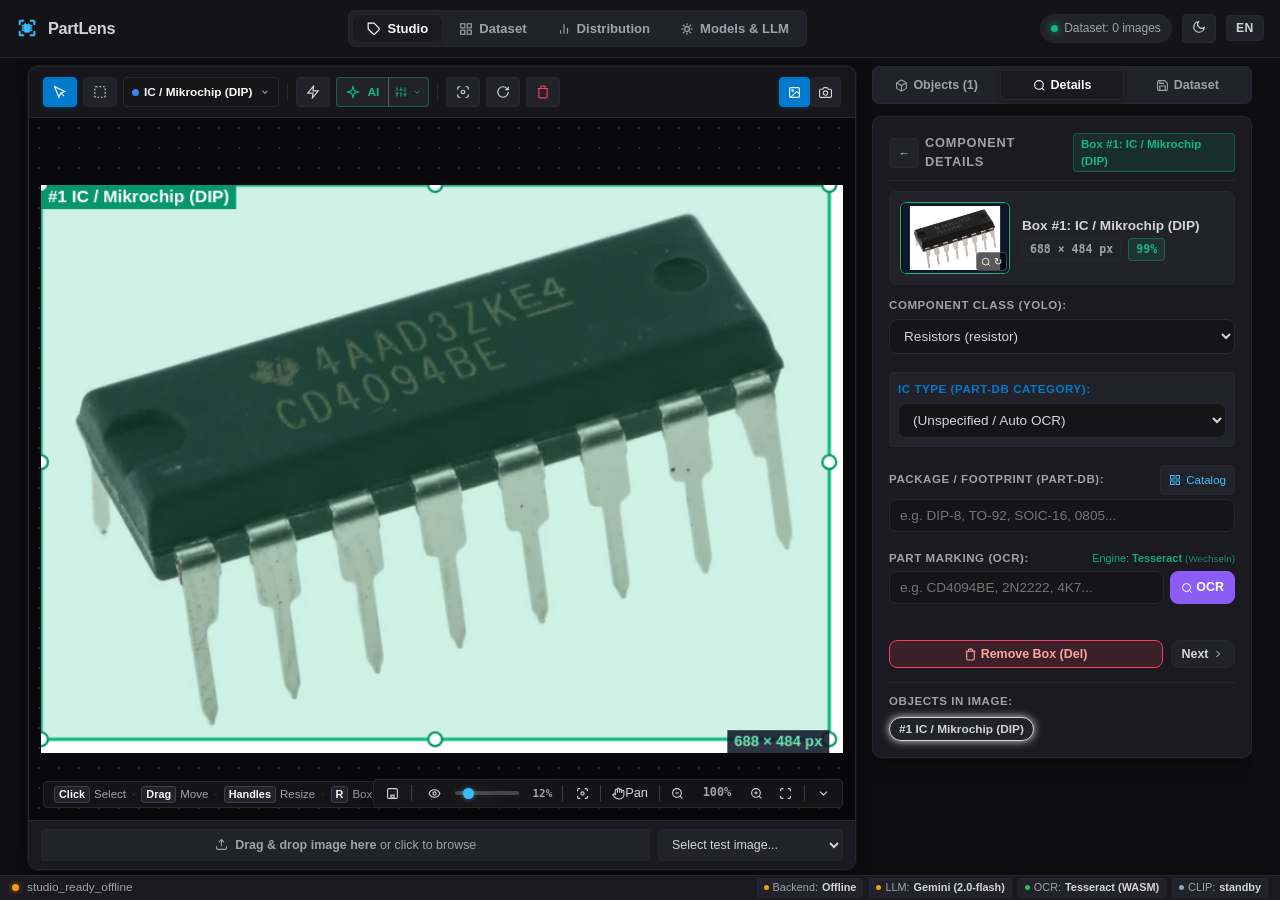
==== frontend/index.html @ 7cc623d6 "refactor(curation): remove redundant env key status under dataset save button" ====
<!DOCTYPE html>
<html lang="de">
<head>
    <meta charset="UTF-8">
    <meta name="viewport" content="width=device-width, initial-scale=1.0, maximum-scale=1.0, user-scalable=no, viewport-fit=cover">
    <meta name="mobile-web-app-capable" content="yes">
    <meta name="apple-mobile-web-app-capable" content="yes">
    <meta name="apple-mobile-web-app-status-bar-style" content="black-translucent">
    <meta name="apple-mobile-web-app-title" content="PartLens">
    <link rel="icon" type="image/svg+xml" href="/favicon.svg">
    <link rel="alternate icon" type="image/png" href="/favicon.png">
    <link rel="apple-touch-icon" sizes="180x180" href="/apple-touch-icon.png">
    <script>
        (function() {
            const saved = localStorage.getItem('componenttracker_theme');
            const theme = saved || 'dark';
            document.documentElement.setAttribute('data-theme', theme);
        })();
    </script>
    <title>PartLens – Visual Part-DB & YOLO Studio</title>
    <link rel="stylesheet" href="/frontend/css/base.css?v=2.9.12">
    <link rel="stylesheet" href="/frontend/css/layout.css?v=2.9.12">
    <link rel="stylesheet" href="/frontend/css/components.css?v=2.9.12">
    <link rel="stylesheet" href="/frontend/css/studio.css?v=2.9.12">
    <link rel="stylesheet" href="/frontend/css/gallery.css?v=2.9.12">
    <link rel="stylesheet" href="/frontend/css/modals.css?v=2.9.12">
</head>
<body class="view-studio-active">

    <!-- TOP NAVIGATION NAVBAR (Dataloop / ClearML Style) -->
    <header class="studio-navbar">
        <div class="brand-wrap">
            <div class="brand-icon">
                <svg viewBox="0 0 24 24" width="22" height="22" fill="none" stroke="currentColor" stroke-linecap="round" stroke-linejoin="round">
                    <path d="M4 8V5a1 1 0 0 1 1-1h3" stroke-width="2.2"/>
                    <path d="M16 4h3a1 1 0 0 1 1 1v3" stroke-width="2.2"/>
                    <path d="M20 16v3a1 1 0 0 1-1 1h-3" stroke-width="2.2"/>
                    <path d="M8 20H5a1 1 0 0 1-1-1v-3" stroke-width="2.2"/>
                    <path d="M10 7.5h1a1 1 0 0 0 2 0h1a1 1 0 0 1 1 1v7a1 1 0 0 1-1 1h-4a1 1 0 0 1-1-1v-7a1 1 0 0 1 1-1z" fill="currentColor"/>
                    <line x1="6.8" y1="9.5" x2="9" y2="9.5" stroke-width="1.6"/>
                    <line x1="6.8" y1="12" x2="9" y2="12" stroke-width="1.6"/>
                    <line x1="6.8" y1="14.5" x2="9" y2="14.5" stroke-width="1.6"/>
                    <line x1="15" y1="9.5" x2="17.2" y2="9.5" stroke-width="1.6"/>
                    <line x1="15" y1="12" x2="17.2" y2="12" stroke-width="1.6"/>
                    <line x1="15" y1="14.5" x2="17.2" y2="14.5" stroke-width="1.6"/>
                </svg>
            </div>
            <div>
                <div class="brand-title">
                    PartLens
                </div>
            </div>
        </div>

        <!-- Segmented View Tabs -->
        <nav class="nav-tabs">
            <button id="nav-studio-btn" class="nav-tab-btn active" type="button">
                <svg class="tool-icon" viewBox="0 0 24 24" width="14" height="14" fill="none" stroke="currentColor" stroke-width="2"><path d="M20.59 13.41l-7.17 7.17a2 2 0 0 1-2.83 0L2 12V2h10l8.59 8.59a2 2 0 0 1 0 2.82z"/><line x1="7" y1="7" x2="7.01" y2="7"/></svg>
                <span data-i18n="toolbar.mode_studio">Studio</span>
            </button>
            <button id="nav-dataset-btn" class="nav-tab-btn" type="button">
                <svg class="tool-icon" viewBox="0 0 24 24" width="14" height="14" fill="none" stroke="currentColor" stroke-width="2"><rect x="3" y="3" width="7" height="7"/><rect x="14" y="3" width="7" height="7"/><rect x="14" y="14" width="7" height="7"/><rect x="3" y="14" width="7" height="7"/></svg>
                <span data-i18n="toolbar.mode_dataset">Datensatz</span>
            </button>
            <button id="nav-analytics-btn" class="nav-tab-btn" type="button">
                <svg class="tool-icon" viewBox="0 0 24 24" width="14" height="14" fill="none" stroke="currentColor" stroke-width="2"><line x1="18" y1="20" x2="18" y2="10"/><line x1="12" y1="20" x2="12" y2="4"/><line x1="6" y1="20" x2="6" y2="14"/></svg>
                <span data-i18n="nav.analytics">Verteilung</span>
            </button>
            <button id="nav-settings-btn" class="nav-tab-btn" type="button">
                <svg class="tool-icon" viewBox="0 0 24 24" width="14" height="14" fill="none" stroke="currentColor" stroke-width="2"><path d="M12 2v4M12 18v4M4.93 4.93l2.83 2.83M16.24 16.24l2.83 2.83M2 12h4M18 12h4M4.93 19.07l2.83-2.83M16.24 7.76l2.83-2.83"/><circle cx="12" cy="12" r="4"/></svg>
                <span data-i18n="nav.settings">Modelle &amp; LLM</span>
            </button>
        </nav>

        <div class="header-actions">
            <button id="inbox-counter-badge" class="status-pill inbox-badge" type="button" style="display: none; cursor: pointer; border-color: rgba(245, 158, 11, 0.4); background: rgba(245, 158, 11, 0.12); color: var(--amber);" title="Bilder zur Überprüfung (Review-Queue)" data-i18n-title="header.inbox_title">
                <span class="inbox-dot" style="width: 7px; height: 7px; border-radius: 50%; background: var(--amber); box-shadow: 0 0 6px var(--amber);"></span>
                <span id="header-inbox-text">Inbox: 0</span>
            </button>
            <div class="status-pill" id="dataset-counter-badge" title="Aktueller Stand der gespeicherten YOLO-Datensätze" data-i18n-title="header.dataset_title">
                <span class="live-dot"></span>
                <span id="header-dataset-text" data-i18n="header.dataset_initial">Datensatz: 0 Bilder</span>
            </div>
            <button id="theme-toggle-btn" class="theme-toggle-btn" type="button" title="Dark / Light Mode wechseln" aria-label="Theme wechseln" data-i18n-title="header.theme_title">
                <span class="theme-icon-dark"><svg viewBox="0 0 24 24" width="14" height="14" fill="none" stroke="currentColor" stroke-width="2"><path d="M21 12.79A9 9 0 1 1 11.21 3 7 7 0 0 0 21 12.79z"/></svg></span>
                <span class="theme-icon-light"><svg viewBox="0 0 24 24" width="14" height="14" fill="none" stroke="currentColor" stroke-width="2"><circle cx="12" cy="12" r="5"/><line x1="12" y1="1" x2="12" y2="3"/><line x1="12" y1="21" x2="12" y2="23"/><line x1="4.22" y1="4.22" x2="5.64" y2="5.64"/><line x1="18.36" y1="18.36" x2="19.78" y2="19.78"/><line x1="1" y1="12" x2="3" y2="12"/><line x1="21" y1="12" x2="23" y2="12"/><line x1="4.22" y1="19.78" x2="5.64" y2="18.36"/><line x1="18.36" y1="5.64" x2="19.78" y2="4.22"/></svg></span>
            </button>
            <button id="lang-toggle-btn" class="lang-toggle-btn" type="button" title="Switch Language (DE / EN)" aria-label="Sprache wechseln" data-i18n-title="header.lang_title">
                <span id="lang-indicator">EN</span>
            </button>
        </div>
    </header>


    <main class="app-main">
        <!-- =====================================================================
             VIEW 1: LABELING & CURATION STUDIO
             ===================================================================== -->
        <section id="view-studio" class="app-view active">
            <div class="studio-grid">
                
                <!-- Linke Spalte: Hero Canvas + Werkzeugleiste + Klassen-Palette -->
                <div class="studio-canvas-card">
                    <!-- Toolbar über dem Canvas -->
                    <div class="canvas-top-bar">
                        <div class="tool-btn-group">
                            <button id="mode-select-btn" class="btn-tool active" type="button" title="Auswählen &amp; Verschieben (Taste: V)" data-i18n-title="canvas.tool_select">
                                <svg class="tool-icon" viewBox="0 0 24 24" width="14" height="14" fill="none" stroke="currentColor" stroke-width="2"><path d="m3 3 7 18 3-7 7-3L3 3z"/><path d="m13 13 6 6"/></svg>
                            </button>
                            <button id="add-manual-box-btn" class="btn-tool" type="button" title="Neue Box zeichnen (Taste: R)" data-i18n-title="canvas.tool_draw">
                                <svg class="tool-icon" viewBox="0 0 24 24" width="14" height="14" fill="none" stroke="currentColor" stroke-width="2"><rect x="3" y="3" width="18" height="18" rx="2" stroke-dasharray="3 3"/></svg>
                            </button>
                            <!-- Affinity-Style Active Class Pill -->
                            <div class="active-class-pill-wrap" style="position: relative; display: inline-flex;">
                                <button id="active-class-pill-btn" class="btn-tool active-class-pill" type="button" title="Aktive Zeichen-Klasse wählen (Tasten 1–0)" data-i18n-title="canvas.class_pill_title">
                                    <span class="class-dot" id="active-class-dot" style="background: #3b82f6;"></span>
                                    <span id="active-class-name" style="font-weight: 600; font-size: 0.74rem;">IC</span>
                                    <span id="active-class-shortcut" style="opacity: 0.65; font-size: 0.68rem; margin-left: 2px;">(1)</span>
                                    <svg width="10" height="10" viewBox="0 0 24 24" fill="none" stroke="currentColor" stroke-width="2.5" style="margin-left: 3px; opacity: 0.7;"><polyline points="6 9 12 15 18 9"/></svg>
                                </button>
                            </div>
                            <div class="filter-divider" style="height: 18px; margin: 0 2px;"></div>
                            <button id="run-detect-btn" class="btn-tool" type="button" title="Smart Detect: Lokale Heuristik-Detektion (<10ms)" data-i18n-title="canvas.tool_detect">
                                <svg class="tool-icon" viewBox="0 0 24 24" width="14" height="14" fill="none" stroke="currentColor" stroke-width="2"><polygon points="13 2 3 14 12 14 11 22 21 10 12 10 13 2"/></svg>
                            </button>
                            <div class="autolabel-btn-combo" style="display: inline-flex; align-items: stretch;">
                                <button id="run-autolabel-btn" class="btn-tool btn-tool-accent" type="button" title="Auto-Label: KI-Objekterkennung (Gemini / Lokales Vision-LLM)" data-i18n-title="canvas.tool_autolabel" style="border-top-right-radius: 0; border-bottom-right-radius: 0; border-right: none;">
                                    <svg class="tool-icon" viewBox="0 0 24 24" width="14" height="14" fill="none" stroke="currentColor" stroke-width="2"><path d="m12 3-1.9 5.8a2 2 0 0 1-1.3 1.3L3 12l5.8 1.9a2 2 0 0 1 1.3 1.3L12 21l1.9-5.8a2 2 0 0 1 1.3-1.3L21 12l-5.8-1.9a2 2 0 0 1-1.3-1.3L12 3z"/></svg>
                                    <span style="font-size: 0.74rem; font-weight: 700; margin-left: 2px;">AI</span>
                                </button>
                                <button id="stop-autolabel-btn" class="btn-tool btn-danger-pulse" type="button" style="display: none; padding: 5px 8px; font-weight: 700; border-top-right-radius: 0; border-bottom-right-radius: 0; border-right: none;" title="Laufende KI-Erkennung abbrechen" data-i18n-title="canvas.tool_autolabel_stop">
                                    <svg class="tool-icon" viewBox="0 0 24 24" width="14" height="14" fill="none" stroke="currentColor" stroke-width="2"><rect x="4" y="4" width="16" height="16" rx="2"/></svg>
                                </button>
                                <!-- Schnellauswahl der Erkennungsmodule im Studio -->
                                <div class="autolabel-options-dropdown-wrap" style="position: relative; display: inline-flex;">
                                    <button id="autolabel-options-btn" class="btn-tool btn-tool-accent" type="button" title="Erkennungsumfang anpassen (Bauform, OCR, IC-Typ)" data-i18n-title="canvas.tool_autolabel_options" style="padding: 5px 6px; border-top-left-radius: 0; border-bottom-left-radius: 0; border-left: 1px solid rgba(255,255,255,0.25);">
                                        <svg class="tool-icon" viewBox="0 0 24 24" width="12" height="12" fill="none" stroke="currentColor" stroke-width="2"><line x1="4" y1="21" x2="4" y2="14"/><line x1="4" y1="10" x2="4" y2="3"/><line x1="12" y1="21" x2="12" y2="12"/><line x1="12" y1="8" x2="12" y2="3"/><line x1="20" y1="21" x2="20" y2="16"/><line x1="20" y1="12" x2="20" y2="3"/><line x1="1" y1="14" x2="7" y2="14"/><line x1="9" y1="8" x2="15" y2="8"/><line x1="17" y1="16" x2="23" y2="16"/></svg>
                                        <span id="autolabel-quick-badge" style="display: none; font-size: 0.65rem; font-weight: 700; color: #38bdf8;">Basis</span>
                                        <svg width="10" height="10" viewBox="0 0 24 24" fill="none" stroke="currentColor" stroke-width="2" style="display: inline-block; vertical-align: middle;"><polyline points="6 9 12 15 18 9"/></svg>
                                    </button>
                                    <div id="autolabel-options-menu" style="display: none; position: fixed; z-index: 9999; min-width: 210px; background: var(--surface-elevated); border: 1px solid var(--border); border-radius: var(--radius-md); padding: 8px; box-shadow: var(--shadow-popover);">
                                        <div style="font-size: 0.7rem; font-weight: 700; color: var(--muted); margin-bottom: 6px; text-transform: uppercase; letter-spacing: 0.05em;">
                                             Auto-Label Module
                                        </div>
                                        <label style="display: flex; align-items: center; gap: 8px; padding: 4px 6px; font-size: 0.76rem; cursor: pointer; border-radius: 4px; user-select: none;">
                                            <input type="checkbox" id="quick-opt-footprint" checked style="accent-color: var(--primary);" />
                                            <span>Footprint / Bauform</span>
                                        </label>
                                        <label style="display: flex; align-items: center; gap: 8px; padding: 4px 6px; font-size: 0.76rem; cursor: pointer; border-radius: 4px; user-select: none;">
                                            <input type="checkbox" id="quick-opt-marking" checked style="accent-color: var(--primary);" />
                                            <span>Beschriftung (OCR)</span>
                                        </label>
                                        <label style="display: flex; align-items: center; gap: 8px; padding: 4px 6px; font-size: 0.76rem; cursor: pointer; border-radius: 4px; user-select: none;">
                                            <input type="checkbox" id="quick-opt-subgroup" checked style="accent-color: var(--primary);" />
                                            <span>IC-Typ (Part-DB)</span>
                                        </label>
                                        <div style="border-top: 1px solid var(--border); margin-top: 6px; padding-top: 6px; display: flex; justify-content: space-between; align-items: center;">
                                            <span style="font-size: 0.68rem; color: var(--muted);">Gespeichert</span>
                                            <button type="button" id="close-autolabel-options-btn" class="btn" style="padding: 2px 7px; font-size: 0.68rem;">OK</button>
                                        </div>
                                    </div>
                                </div>
                            </div>
                            <div class="filter-divider" style="height: 18px; margin: 0 2px;"></div>
                            <button id="toggle-isolate-box-btn" class="btn-tool" type="button" title="Fokus: Nicht ausgewählte Boxen ausblenden (Taste: F)" data-i18n-title="canvas.tool_isolate">
                                <svg class="tool-icon" viewBox="0 0 24 24" width="14" height="14" fill="none" stroke="currentColor" stroke-width="2" stroke-linecap="round" stroke-linejoin="round"><circle cx="12" cy="12" r="3"/><path d="M3 7V5a2 2 0 0 1 2-2h2"/><path d="M17 3h2a2 2 0 0 1 2 2v2"/><path d="M21 17v2a2 2 0 0 1-2 2h-2"/><path d="M7 21H5a2 2 0 0 1-2-2v-2"/></svg>
                            </button>
                            <button id="rotate-image-btn" class="btn-tool" type="button" title="Bild um 90° drehen" data-i18n-title="canvas.tool_rotate">
                                <svg class="tool-icon" viewBox="0 0 24 24" width="14" height="14" fill="none" stroke="currentColor" stroke-width="2"><path d="M21 12a9 9 0 1 1-9-9c2.52 0 4.93 1 6.74 2.74L21 8"/><polyline points="21 3 21 8 16 8"/></svg>
                            </button>
                            <button id="clear-boxes-btn" class="btn-tool" type="button" style="color: var(--rose);" title="Alle Bounding Boxes im aktuellen Bild entfernen" data-i18n-title="canvas.tool_clear">
                                <svg class="tool-icon" viewBox="0 0 24 24" width="14" height="14" fill="none" stroke="currentColor" stroke-width="2"><polyline points="3 6 5 6 21 6"/><path d="M19 6v14a2 2 0 0 1-2 2H7a2 2 0 0 1-2-2V6m3 0V4a2 2 0 0 1 2-2h4a2 2 0 0 1 2 2v2"/></svg>
                            </button>
                        </div>

                        <!-- Rechts: Mode-Tabs (Upload vs Webcam) -->
                        <div class="mode-tabs" style="margin: 0; display: inline-flex;">
                            <button id="tab-upload" class="btn-tool active" style="padding: 5px 8px;" type="button" title="Bilddatei" data-i18n-title="canvas.tab_upload_title">
                                <svg class="tool-icon" viewBox="0 0 24 24" width="13" height="13" fill="none" stroke="currentColor" stroke-width="2"><rect x="3" y="3" width="18" height="18" rx="2" ry="2"/><circle cx="8.5" cy="8.5" r="1.5"/><polyline points="21 15 16 10 5 21"/></svg>
                            </button>
                            <button id="tab-webcam" class="btn-tool" style="padding: 5px 8px;" type="button" title="Webcam Stream" data-i18n-title="canvas.tab_webcam_title">
                                <svg class="tool-icon" viewBox="0 0 24 24" width="13" height="13" fill="none" stroke="currentColor" stroke-width="2"><path d="M23 19a2 2 0 0 1-2 2H3a2 2 0 0 1-2-2V8a2 2 0 0 1 2-2h4l2-3h6l2 3h4a2 2 0 0 1 2 2z"/><circle cx="12" cy="13" r="4"/></svg>
                            </button>
                        </div>
                    </div>

                    <!-- Hero Canvas Stage -->
                    <div class="stage-viewport">
                        <div id="upload-panel" style="width: 100%; height: 100%; display: flex; align-items: center; justify-content: center; position: relative; overflow: hidden;">
                            <div class="image-stage-wrap">
                                <img id="preview-image" src="/studies/F0526717-01.webp" alt="Bauteil-Vorschau" />
                                <canvas id="bbox-overlay-canvas"></canvas>
                                <!-- Lupe für iPhone 16 Pro Toucheingabe -->
                                <canvas id="touch-loupe-canvas" width="120" height="120"></canvas>
                            </div>
                        </div>

                        <div id="webcam-panel" class="webcam-panel" style="display: none;">
                            <div class="image-stage-wrap">
                                <video id="webcam" autoplay playsinline muted></video>
                                <canvas id="webcam-bbox-canvas"></canvas>
                            </div>

                            <!-- iOS Safari / Insecure HTTP Fallback Card -->
                            <div id="webcam-fallback-card" style="display: none; padding: 24px 16px; text-align: center; max-width: 380px; margin: 20px auto; background: var(--surface-elevated); border: 1px solid var(--border); border-radius: var(--radius-lg); box-shadow: var(--shadow-card);">
                                <div style="display: flex; justify-content: center; margin-bottom: 12px; color: var(--primary);">
                                    <svg width="42" height="42" viewBox="0 0 24 24" fill="none" stroke="currentColor" stroke-width="1.8" stroke-linecap="round" stroke-linejoin="round">
                                        <path d="M23 19a2 2 0 0 1-2 2H3a2 2 0 0 1-2-2V8a2 2 0 0 1 2-2h4l2-3h6l2 3h4a2 2 0 0 1 2 2z"/>
                                        <circle cx="12" cy="13" r="4"/>
                                    </svg>
                                </div>
                                <strong style="display: block; font-size: 0.95rem; color: var(--text); margin-bottom: 6px;" data-i18n="webcam.title">iPhone Kameraaufnahme</strong>
                                <p style="font-size: 0.78rem; color: var(--muted); line-height: 1.45; margin-bottom: 16px;" data-i18n="webcam.ios_hint">
                                    iOS Safari erlaubt Live-Videostreams im lokalen Netzwerk nur über HTTPS. Nimm direkt mit deiner iPhone-Kamera ein hochauflösendes Foto mit Autofokus auf:
                                </p>
                                <button type="button" id="btn-trigger-camera-snap" class="btn btn-primary" style="width: 100%; justify-content: center; padding: 10px 16px; font-size: 0.85rem; font-weight: 700; display: inline-flex; align-items: center; gap: 8px;">
                                    <svg width="16" height="16" viewBox="0 0 24 24" fill="none" stroke="currentColor" stroke-width="2"><path d="M23 19a2 2 0 0 1-2 2H3a2 2 0 0 1-2-2V8a2 2 0 0 1 2-2h4l2-3h6l2 3h4a2 2 0 0 1 2 2z"/><circle cx="12" cy="13" r="4"/></svg>
                                    <span data-i18n="webcam.ios_btn">Foto mit iPhone aufnehmen</span>
                                </button>
                            </div>

                            <div class="webcam-controls-bar" id="webcam-controls-bar" style="display: none;">
                                <select id="camera-select" style="max-width: 180px; padding: 4px; font-size: 0.75rem;"></select>
                                <button id="toggle-webcam-btn" class="btn btn-primary" type="button" style="padding: 4px 8px; font-size: 0.75rem;" title="Stream anhalten / fortsetzen">
                                    <svg width="12" height="12" viewBox="0 0 24 24" fill="currentColor"><rect x="6" y="4" width="4" height="16"/><rect x="14" y="4" width="4" height="16"/></svg>
                                </button>
                                <button id="capture-webcam-btn" class="btn btn-ocr" type="button" style="padding: 4px 8px; font-size: 0.75rem; display: inline-flex; align-items: center; gap: 4px;">
                                    <svg width="13" height="13" viewBox="0 0 24 24" fill="none" stroke="currentColor" stroke-width="2"><path d="M23 19a2 2 0 0 1-2 2H3a2 2 0 0 1-2-2V8a2 2 0 0 1 2-2h4l2-3h6l2 3h4a2 2 0 0 1 2 2z"/><circle cx="12" cy="13" r="4"/></svg>
                                    <span>Snapshot</span>
                                </button>
                                <label class="checkbox-label" style="font-size: 0.75rem; margin-left: 6px;">
                                    <input type="checkbox" id="webcam-auto-ocr-cb" /> Auto-OCR
                                </label>
                            </div>
                        </div>

                        <!-- Floating Dynamic Island Status Pill (Theme Adaptive) -->
                        <div id="autolabel-status-pill" class="autolabel-status-pill" style="display: none;">
                            <div class="autolabel-pill-inner">
                                <svg class="ai-pill-spinner" viewBox="0 0 24 24" width="14" height="14" fill="none" stroke="currentColor" stroke-width="2.5"><circle cx="12" cy="12" r="9" stroke="currentColor" opacity="0.25"/><path d="M12 3a9 9 0 0 1 9 9" stroke="currentColor" stroke-linecap="round"/></svg>
                                <span id="autolabel-pill-text" class="autolabel-pill-text"><span id="autolabel-pill-label" data-i18n="canvas.ai_analyzing_short">KI analysiert</span><span class="autolabel-pill-model-wrap"> (<span id="autolabel-pill-model"></span>)</span>...</span>
                                <span id="autolabel-pill-timer" class="autolabel-pill-timer">00:00.0</span>
                            </div>
                            <div class="autolabel-pill-progress-track">
                                <div id="autolabel-pill-progress-bar" class="autolabel-pill-progress-bar"></div>
                            </div>
                        </div>

                        <!-- Floating Stage Controls (Zoom, Pan & CVAT-Style Box-Opacity) -->
                        <div class="stage-zoom-bar dock-bottom-right" id="stage-zoom-bar" role="toolbar" aria-label="Stage Steuerung">
                            <!-- Collapsed / Minimized Compact Pill -->
                            <div class="stage-hud-expand-hint" id="stage-hud-expand-hint" title="Stage-HUD aufklappen (Taste: H)">
                                <svg width="13" height="13" viewBox="0 0 24 24" fill="none" stroke="currentColor" stroke-width="2"><circle cx="11" cy="11" r="8"/><line x1="21" y1="21" x2="16.65" y2="16.65"/></svg>
                                <span id="stage-hud-compact-val">100%</span>
                                <svg width="12" height="12" viewBox="0 0 24 24" fill="none" stroke="currentColor" stroke-width="2" stroke-linecap="round" stroke-linejoin="round"><polyline points="18 15 12 9 6 15"/></svg>
                            </div>

                            <!-- Full Expanded Controls -->
                            <div class="stage-hud-content" id="stage-hud-content">
                                <!-- Dock Position Toggle Button (Unten-Rechts / Unten-Mitte) -->
                                <button id="stage-hud-dock-btn" class="stage-zoom-btn" type="button" title="Position wechseln: Zu Unten-Mitte andocken">
                                    <svg class="tool-icon" viewBox="0 0 24 24" width="13" height="13" fill="none" stroke="currentColor" stroke-width="2"><rect x="3" y="3" width="18" height="18" rx="2"/><path d="M9 15h6v4h-6z"/></svg>
                                </button>
                                <div style="width: 1px; height: 16px; background: rgba(255,255,255,0.18); margin: 0 3px;"></div>

                                <!-- Box-Deckkraft / Opacity Slider (CVAT & Dataloop Style) -->
                                <div class="stage-opacity-control" title="Box-Transparenz (0% = komplett durchsichtig für Leiterbahnen &amp; Schriftzüge)" data-i18n-title="hud.opacity_title">
                                    <button id="toggle-opacity-mute-btn" class="stage-zoom-btn" type="button" title="Flächenfüllung transparent / sichtbar (Taste: O)" data-i18n-title="hud.opacity_title">
                                        <svg id="opacity-icon-eye" class="tool-icon" viewBox="0 0 24 24" width="13" height="13" fill="none" stroke="currentColor" stroke-width="2"><path d="M2 12s3-7 10-7 10 7 10 7-3 7-10 7-10-7-10-7Z"/><circle cx="12" cy="12" r="3"/></svg>
                                    </button>
                                    <input type="range" id="box-opacity-slider" min="0" max="80" value="12" step="2" class="stage-opacity-range" title="Box-Flächenfüllung Transparenz" data-i18n-title="hud.opacity_title" />
                                    <span id="box-opacity-val" class="stage-opacity-label">12%</span>
                                </div>
                                <div style="width: 1px; height: 16px; background: rgba(255,255,255,0.18); margin: 0 4px;"></div>
                                <!-- Isolate / Focus Tool -->
                                <button id="stage-isolate-box-btn" class="stage-zoom-btn" type="button" title="Fokus: Nicht ausgewählte Boxen ausblenden (Taste: F)" data-i18n-title="hud.focus_title">
                                    <svg class="tool-icon" viewBox="0 0 24 24" width="13" height="13" fill="none" stroke="currentColor" stroke-width="2" stroke-linecap="round" stroke-linejoin="round"><circle cx="12" cy="12" r="3"/><path d="M3 7V5a2 2 0 0 1 2-2h2"/><path d="M17 3h2a2 2 0 0 1 2 2v2"/><path d="M21 17v2a2 2 0 0 1-2 2h-2"/><path d="M7 21H5a2 2 0 0 1-2-2v-2"/></svg>
                                </button>
                                <div style="width: 1px; height: 16px; background: rgba(255,255,255,0.18); margin: 0 2px;"></div>
                                <!-- Pan Tool -->
                                <button id="stage-pan-tool-btn" class="stage-zoom-btn" type="button" title="Pan / Verschieben (Leertaste gedrückt halten + Ziehen)" data-i18n-title="hud.pan_title">
                                    <svg class="tool-icon" viewBox="0 0 24 24" width="13" height="13" fill="none" stroke="currentColor" stroke-width="2"><path d="M18 11V6a2 2 0 0 0-2-2v0a2 2 0 0 0-2 2v0"/><path d="M14 10V4a2 2 0 0 0-2-2v0a2 2 0 0 0-2 2v2"/><path d="M10 10.5V6a2 2 0 0 0-2-2v0a2 2 0 0 0-2 2v8"/><path d="M18 8a2 2 0 1 1 4 0v6a8 8 0 0 1-8 8h-2c-2.8 0-4.5-.86-5.99-2.34l-3.6-3.6a2 2 0 0 1 2.83-2.82L7 15"/></svg>
                                    <span data-i18n="hud.hint_pan">Pan</span>
                                </button>
                                <div style="width: 1px; height: 16px; background: rgba(255,255,255,0.18); margin: 0 2px;"></div>
                                <!-- Zoom Controls -->
                                <button id="stage-zoom-out-btn" class="stage-zoom-btn" type="button" title="Herauszoomen (Mausrad runter)" data-i18n-title="hud.zoom_out">
                                    <svg class="tool-icon" viewBox="0 0 24 24" width="13" height="13" fill="none" stroke="currentColor" stroke-width="2"><circle cx="11" cy="11" r="8"/><line x1="21" y1="21" x2="16.65" y2="16.65"/><line x1="8" y1="11" x2="14" y2="11"/></svg>
                                </button>
                                <button id="stage-zoom-reset-btn" class="stage-zoom-btn stage-zoom-level" type="button" title="Klicken für 100% Reset" data-i18n-title="hud.zoom_reset">100%</button>
                                <button id="stage-zoom-in-btn" class="stage-zoom-btn" type="button" title="Hineinzoomen (Mausrad hoch)" data-i18n-title="hud.zoom_in">
                                    <svg class="tool-icon" viewBox="0 0 24 24" width="13" height="13" fill="none" stroke="currentColor" stroke-width="2"><circle cx="11" cy="11" r="8"/><line x1="21" y1="21" x2="16.65" y2="16.65"/><line x1="11" y1="8" x2="11" y2="14"/><line x1="8" y1="11" x2="14" y2="11"/></svg>
                                </button>
                                <button id="stage-zoom-fit-btn" class="stage-zoom-btn" type="button" title="Zentrieren &amp; Zurücksetzen (Fit)" data-i18n-title="hud.zoom_fit">
                                    <svg class="tool-icon" viewBox="0 0 24 24" width="13" height="13" fill="none" stroke="currentColor" stroke-width="2"><path d="M8 3H5a2 2 0 0 0-2 2v3m18 0V5a2 2 0 0 0-2-2h-3m0 18h3a2 2 0 0 0 2-2v-3M3 16v3a2 2 0 0 0 2 2h3"/></svg>
                                </button>
                                <div style="width: 1px; height: 16px; background: rgba(255,255,255,0.18); margin: 0 3px;"></div>
                                <!-- Collapse / Minimize Button -->
                                <button id="stage-hud-collapse-btn" class="stage-zoom-btn" type="button" title="HUD minimieren / einklappen (Taste: H)" data-i18n-title="hud.collapse_title">
                                    <svg class="tool-icon" viewBox="0 0 24 24" width="13" height="13" fill="none" stroke="currentColor" stroke-width="2" stroke-linecap="round" stroke-linejoin="round"><polyline points="6 9 12 15 18 9"/></svg>
                                </button>
                            </div>
                        </div>

                        <!-- Subtiles Workflow- & Shortcut-Banner am unteren Rand des Arbeitsbereichs -->
                        <div class="stage-hint-banner" id="stage-hint-banner">
                            <div class="stage-hint-content">
                                <span class="stage-hint-item"><span class="stage-hint-key" data-i18n="hud.hint_click">Klick</span> <span data-i18n="hud.hint_select">Auswählen</span></span>
                                <span class="stage-hint-sep">·</span>
                                <span class="stage-hint-item"><span class="stage-hint-key" data-i18n="hud.hint_drag">Ziehen</span> <span data-i18n="hud.hint_move">Verschieben</span></span>
                                <span class="stage-hint-sep">·</span>
                                <span class="stage-hint-item"><span class="stage-hint-key" data-i18n="hud.hint_handle">Anfasser</span> <span data-i18n="hud.hint_resize">Größe</span></span>
                                <span class="stage-hint-sep">·</span>
                                <span class="stage-hint-item"><span class="stage-hint-key">R</span> <span>Box</span></span>
                                <span class="stage-hint-sep">·</span>
                                <span class="stage-hint-item"><span class="stage-hint-key">F</span> <span data-i18n="studio.btn_focus">Fokus</span></span>
                                <span class="stage-hint-sep">·</span>
                                <span class="stage-hint-item"><span class="stage-hint-key" data-i18n="hud.hint_space">Leertaste</span> <span data-i18n="hud.hint_pan">Pan</span></span>
                            </div>
                            <button type="button" class="stage-hint-close-btn" id="btn-close-stage-hint" title="Hinweisleiste schließen">
                                <svg viewBox="0 0 24 24" width="11" height="11" fill="none" stroke="currentColor" stroke-width="2.2"><line x1="18" y1="6" x2="6" y2="18"/><line x1="6" y1="6" x2="18" y2="18"/></svg>
                            </button>
                        </div>
                    </div>

                    <!-- Unified Class Palette & Quick-Tag Popover (Desktop Popover & Mobile Bottom Sheet) -->
                    <div id="canvas-quick-tag-popover" class="canvas-quick-tag-popover" style="display: none;">
                        <div class="sheet-drag-handle"></div>
                        <div class="popover-header">
                            <span class="popover-tag" id="popover-box-tag">#1 Box</span>
                            <button type="button" class="btn-popover-close" id="btn-popover-close" title="Schließen (Esc)">
                                <svg width="12" height="12" viewBox="0 0 24 24" fill="none" stroke="currentColor" stroke-width="2" stroke-linecap="round" stroke-linejoin="round"><line x1="18" y1="6" x2="6" y2="18"/><line x1="6" y1="6" x2="18" y2="18"/></svg>
                            </button>
                        </div>

                        <!-- Live Search / Filter Input -->
                        <div class="popover-search-wrap">
                            <input type="text" id="palette-search-input" class="palette-search-input" placeholder="Klasse filtern (z. B. IC, LED, Display)..." autocomplete="off" />
                        </div>

                        <!-- Top 10 Klassen (Hotkeys 1–0) -->
                        <div class="palette-section-title">
                            <span data-i18n="studio.palette_top10">Top 10 (Hotkeys 1–0)</span>
                            <span style="font-size: 0.65rem; opacity: 0.6;">Tasten 1–0</span>
                        </div>
                        <div class="popover-quick-classes" id="palette-top-classes"></div>

                        <!-- Weitere Klassen (11–20) -->
                        <div class="palette-section-title" id="palette-secondary-title" style="margin-top: 8px;">
                            <span data-i18n="studio.palette_more">Weitere Bauteile</span>
                            <span style="font-size: 0.65rem; opacity: 0.6;">10 Klassen</span>
                        </div>
                        <div class="popover-quick-classes popover-secondary-classes" id="palette-secondary-classes"></div>

                        <!-- Footer: Part-DB Dropdown & Löschen-Button -->
                        <div class="popover-input-row" id="popover-footer-row" style="margin-top: 8px;">
                            <select id="popover-class-select" class="popover-class-select" title="Alle Part-DB Klassen"></select>
                            <button type="button" id="popover-del-btn" class="btn-popover-del" title="Box löschen (Entf)">
                                <svg class="tool-icon" viewBox="0 0 24 24" width="13" height="13" fill="none" stroke="currentColor" stroke-width="2"><polyline points="3 6 5 6 21 6"/><path d="M19 6v14a2 2 0 0 1-2 2H7a2 2 0 0 1-2-2V6m3 0V4a2 2 0 0 1 2-2h4a2 2 0 0 1 2 2v2"/></svg>
                            </button>
                        </div>
                    </div>

                    <!-- Statuszeile unter dem Canvas -->
                    <div class="canvas-bottom-bar">
                        <div id="dropzone" class="dropzone" style="margin: 0; padding: 6px 12px; font-size: 0.78rem; flex: 1; min-width: 200px;">
                            <svg class="tool-icon" viewBox="0 0 24 24" width="13" height="13" fill="none" stroke="currentColor" stroke-width="2" style="display: inline-block; vertical-align: -2px; margin-right: 4px;"><path d="M21 15v4a2 2 0 0 1-2 2H5a2 2 0 0 1-2-2v-4"/><polyline points="17 8 12 3 7 8"/><line x1="12" y1="3" x2="12" y2="15"/></svg>
                            <strong data-i18n="canvas.dropzone_bold">Bild hierher ziehen</strong> <span data-i18n="canvas.dropzone_or">oder klicken zum Auswählen</span>
                            <input type="file" id="file-input" accept="image/*" style="display: none;" />
                        </div>
                        <select id="quick-sample-select" style="padding: 5px 9px; font-size: 0.78rem; width: auto; max-width: 185px; height: 32px; border-radius: var(--radius-sm); border: 1px solid var(--border); background: var(--surface-elevated); color: var(--text); cursor: pointer;" title="Vorhandene PCB-Testbilder laden">
                            <option value="" data-i18n="canvas.samples_placeholder">Testbilder auswählen...</option>
                            <option value="/studies/F0526717-01.webp">1) CD4094BE (DIP-16)</option>
                            <option value="/studies/IMG_2221.jpg">2) ISD 1820PY (2× IC)</option>
                            <option value="/studies/resistor_4k7.png">3) 4,7 kΩ (horizontal)</option>
                            <option value="/studies/resistors_2k2_row.jpg">4) 10× 2,2 kΩ (vertikal)</option>
                            <option value="/studies/transistors_2n2222.jpg">5) 3× 2N2222A (Transistor)</option>
                            <option value="/studies/6xDIP8.jpeg">6) 6× DIP-8 (Schaum/Holz)</option>
                            <option value="/studies/4xDIP14_teils_im_schatten.jpeg">7) 4× DIP-14 (Schatten)</option>
                            <option value="/studies/4xDIP14_zuviel_Licht.jpeg">8) 4× DIP-14 (starkes Licht)</option>
                        </select>
                    </div>
                </div>

                <!-- Rechte Spalte: Inspector & Datensatz Curation -->
                <div class="studio-inspector">
                    <!-- Mobile Sheet Drag Handle & Close Button (nur auf Mobile im Drawer sichtbar) -->
                    <div class="sheet-drag-handle-bar" id="studio-sheet-drag-handle">
                        <span class="sheet-drag-pill"></span>
                        <button type="button" class="btn-sheet-close" id="btn-close-studio-sheet" title="Schließen" data-i18n-title="modal.close">
                            <svg width="14" height="14" viewBox="0 0 24 24" fill="none" stroke="currentColor" stroke-width="2"><line x1="18" y1="6" x2="6" y2="18"/><line x1="6" y1="6" x2="18" y2="18"/></svg>
                        </button>
                    </div>

                    <!-- Inspector Tab Navigation (CVAT / Roboflow Style) -->
                    <div class="inspector-tabs-nav">
                        <button type="button" class="inspector-tab-btn active" data-tab="tab-objects">
                            <svg class="tool-icon" viewBox="0 0 24 24" width="13" height="13" fill="none" stroke="currentColor" stroke-width="2"><path d="M21 16V8a2 2 0 0 0-1-1.73l-7-4a2 2 0 0 0-2 0l-7 4A2 2 0 0 0 3 8v8a2 2 0 0 0 1 1.73l7 4a2 2 0 0 0 2 0l7-4A2 2 0 0 0 21 16z"/><polyline points="3.27 6.96 12 12.01 20.73 6.96"/><line x1="12" y1="22.08" x2="12" y2="12"/></svg>
                            <span><span data-i18n="studio.tab_objects">Objekte</span> (<span id="objects-count-badge">0</span>)</span>
                        </button>
                        <button type="button" class="inspector-tab-btn" data-tab="tab-inspect">
                            <svg class="tool-icon" viewBox="0 0 24 24" width="13" height="13" fill="none" stroke="currentColor" stroke-width="2"><circle cx="11" cy="11" r="8"/><line x1="21" y1="21" x2="16.65" y2="16.65"/></svg>
                            <span data-i18n="studio.tab_details">Details</span>
                        </button>
                        <button type="button" class="inspector-tab-btn" data-tab="tab-curation">
                            <svg class="tool-icon" viewBox="0 0 24 24" width="13" height="13" fill="none" stroke="currentColor" stroke-width="2"><path d="M19 21H5a2 2 0 0 1-2-2V5a2 2 0 0 1 2-2h11l5 5v11a2 2 0 0 1-2 2z"/><polyline points="17 21 17 13 7 13 7 21"/><polyline points="7 3 7 8 15 8"/></svg>
                            <span data-i18n="studio.tab_dataset">Datensatz</span>
                        </button>
                    </div>

                    <!-- Pane 0: CVAT / V7 Style Objekte-Liste -->
                    <div id="tab-objects-pane" class="inspector-tab-pane active">
                        <div class="inspector-card">
                            <div class="card-header-row" style="margin-bottom: 8px;">
                                <span class="card-title" style="font-size: 0.8rem; font-weight: 700; text-transform: uppercase; letter-spacing: 0.06em; color: var(--text-secondary);" data-i18n="studio.objects_title">
                                    Erkannte Bauteile
                                </span>
                                <div style="display: flex; gap: 4px;">
                                    <button type="button" class="btn btn-tool" id="btn-select-all-objects" style="padding: 2px 7px; font-size: 0.7rem;" title="Gesamtansicht wählen" data-i18n-title="studio.btn_all_title">
                                        <svg class="tool-icon" viewBox="0 0 24 24" width="12" height="12" fill="none" stroke="currentColor" stroke-width="2"><path d="M8 3H5a2 2 0 0 0-2 2v3m18 0V5a2 2 0 0 0-2-2h-3m0 18h3a2 2 0 0 0 2-2v-3M3 16v3a2 2 0 0 0 2 2h3"/></svg>
                                        <span data-i18n="studio.btn_all">Gesamt</span>
                                    </button>
                                    <button type="button" class="btn btn-tool" id="btn-toggle-isolate-objects" style="padding: 2px 7px; font-size: 0.7rem;" title="Fokus: Nicht ausgewählte Boxen ausblenden (Taste: F)" data-i18n-title="studio.btn_focus_title">
                                        <svg class="tool-icon" viewBox="0 0 24 24" width="12" height="12" fill="none" stroke="currentColor" stroke-width="2" stroke-linecap="round" stroke-linejoin="round"><circle cx="12" cy="12" r="3"/><path d="M3 7V5a2 2 0 0 1 2-2h2"/><path d="M17 3h2a2 2 0 0 1 2 2v2"/><path d="M21 17v2a2 2 0 0 1-2 2h-2"/><path d="M7 21H5a2 2 0 0 1-2-2v-2"/></svg>
                                        <span id="isolate-btn-label" data-i18n="studio.btn_focus">Fokus</span>
                                    </button>
                                </div>
                            </div>
                            <div id="objects-list-empty" style="text-align: center; padding: 24px 12px; color: var(--muted); font-size: 0.78rem;">
                                <span data-i18n="studio.objects_empty">Keine Bauteile erkannt.</span><br>
                                <span style="font-size: 0.72rem; opacity: 0.8;" data-i18n="studio.objects_hint">Ziehe mit <b>Box (R)</b> eine Box auf oder klicke <b>Smart Detect</b>.</span>
                            </div>
                            <div id="objects-items-list" class="objects-items-list" style="display: none;"></div>
                        </div>
                    </div>

                    <!-- Pane 1: Bauteil Details Inspector -->
                    <div id="tab-inspect-pane" class="inspector-tab-pane">
                        <div class="inspector-card">
                        <div class="card-header-row" style="margin-bottom: 10px;">
                            <div style="display: flex; align-items: center; gap: 6px;">
                                <button type="button" class="btn btn-tool" id="btn-back-to-objects" style="padding: 2px 7px; font-size: 0.7rem;" title="Zurück zur Objektliste" data-i18n-title="studio.btn_back_to_objects">←</button>
                                <span class="card-title" style="font-size: 0.8rem; font-weight: 700; text-transform: uppercase; letter-spacing: 0.06em; color: var(--text-secondary);" data-i18n="studio.inspector_title">
                                    Bauteil-Details
                                </span>
                            </div>
                            <span id="selected-box-tag" class="meta-pill accent" data-i18n="studio.full_image">
                                Gesamtbild
                            </span>
                        </div>

                        <!-- Freigestellter Ausschnitt -->
                        <div class="crop-hero-wrap">
                            <div class="crop-canvas-box" id="stage0-crop-box" style="cursor: pointer;" title="Doppelklick zum Vergrößern &amp; freien Drehen" data-i18n-title="studio.crop_rotate_hint">
                                <canvas id="stage0-crop-canvas"></canvas>
                                <!-- Lupe & Dreh-Badge -->
                                <div class="crop-inspect-hint" style="position: absolute; bottom: 3px; right: 3px; background: rgba(0,0,0,0.65); border: 1px solid rgba(255,255,255,0.25); border-radius: 4px; padding: 1px 4px; font-size: 0.65rem; color: #fff; pointer-events: none; display: flex; align-items: center; gap: 3px;">
                                    <svg viewBox="0 0 24 24" width="10" height="10" fill="none" stroke="currentColor" stroke-width="2"><circle cx="11" cy="11" r="8"/><line x1="21" y1="21" x2="16.65" y2="16.65"/></svg>
                                    <span>↻</span>
                                </div>
                                <!-- OCR Scan Aktivitäts-Overlay über dem Ausschnitt -->
                                <div id="crop-ocr-overlay" class="crop-ocr-overlay" style="display: none;">
                                    <div class="ocr-scan-laser"></div>
                                    <div class="ocr-spinner-badge">
                                        <span class="ocr-spinner"></span>
                                        <span id="ocr-timer-text">0.0s</span>
                                    </div>
                                </div>
                            </div>
                            <div class="crop-meta-wrap">
                                <div id="stage0-crop-title" class="crop-title-text" data-i18n="studio.no_focus">Kein Bauteil fokussiert</div>
                                <div id="stage0-crop-info" class="crop-dims-text"><span class="meta-pill" data-i18n="studio.click_box_hint">Klicke im Bild auf eine Box</span></div>
                            </div>
                        </div>

                        <!-- Bauteil-Klasse und Box-Details -->
                        <div id="box-edit-bar" style="display: none; flex-direction: column; gap: 10px;">
                            <div class="form-group" style="margin-bottom: 8px;">
                                <label class="field-label" for="box-class-select" data-i18n="studio.class_label">Zugeordnete Klasse (YOLO):</label>
                                <select id="box-class-select"></select>
                            </div>

                            <!-- Spezielle Subkategorie für ICs (logic, analog, mcu, special) -->
                            <div id="ic-subgroup-wrap" class="form-group" style="display: none; margin-bottom: 8px; background: var(--surface-elevated); padding: 8px; border-radius: var(--radius-sm); border: 1px solid var(--border);">
                                <label class="field-label" for="box-ic-type-select" style="color: var(--primary);" data-i18n="studio.ic_type_label">IC-Typ (Part-DB Category):</label>
                                <select id="box-ic-type-select">
                                    <option value="" data-i18n="studio.ic_unspecified">(Nicht spezifiziert / Auto OCR)</option>
                                    <option value="logic" data-i18n="studio.ic_logic">Logic (74xx, 40xx Gatter, Latches, Schieberegister)</option>
                                    <option value="analog" data-i18n="studio.ic_analog">Analog (OpAmps, 555 Timer, Komparatoren, Audio)</option>
                                    <option value="mcu" data-i18n="studio.ic_mcu">MCU / Mikrocontroller (AVR, ATtiny, PIC, STM32, ESP)</option>
                                    <option value="special" data-i18n="studio.ic_special">Spezial (RTC, Interface, Sensoren, Motortreiber)</option>
                                </select>
                            </div>

                            <!-- Footprint / Gehäuseform (Part-DB kompatibel) -->
                            <div class="form-group" style="margin-bottom: 8px;">
                                <div style="display: flex; justify-content: space-between; align-items: center; margin-bottom: 4px;">
                                    <label class="field-label" for="box-footprint-input" style="margin-bottom: 0;" data-i18n="studio.footprint_label">
                                        <svg class="tool-icon" viewBox="0 0 24 24" width="12" height="12" fill="none" stroke="currentColor" stroke-width="2" style="display:inline-block; vertical-align:-1px; margin-right:3px;"><path d="M21 16V8a2 2 0 0 0-1-1.73l-7-4a2 2 0 0 0-2 0l-7 4A2 2 0 0 0 3 8v8a2 2 0 0 0 1 1.73l7 4a2 2 0 0 0 2 0l7-4A2 2 0 0 0 21 16z"/></svg>Footprint / Bauform (Part-DB):
                                    </label>
                                    <button type="button" id="open-footprint-picker-btn" class="btn btn-tool" style="padding: 2px 8px; font-size: 0.72rem; color: #38bdf8;" title="Visuellen KiCad/Part-DB Footprint-Katalog öffnen" data-i18n-title="studio.footprint_catalog_title">
                                        <svg class="tool-icon" viewBox="0 0 24 24" width="12" height="12" fill="none" stroke="currentColor" stroke-width="2"><rect x="3" y="3" width="7" height="7"/><rect x="14" y="3" width="7" height="7"/><rect x="14" y="14" width="7" height="7"/><rect x="3" y="14" width="7" height="7"/></svg>
                                        <span data-i18n="studio.footprint_catalog_btn">Katalog</span>
                                    </button>
                                </div>
                                <div style="display: flex; gap: 6px;">
                                    <input type="text" id="box-footprint-input" placeholder="z.B. DIP-8, TO-92, SOIC-16, 0805..." data-i18n-placeholder="studio.footprint_placeholder" list="common-footprints-list" style="flex: 1;" />
                                </div>
                                <datalist id="common-footprints-list">
                                    <option value="DIP-8">
                                    <option value="DIP-14">
                                    <option value="DIP-16">
                                    <option value="DIP-28">
                                    <option value="TO-92">
                                    <option value="TO-220">
                                    <option value="SOT-23">
                                    <option value="SOIC-8">
                                    <option value="SOIC-16">
                                    <option value="0805">
                                    <option value="1206">
                                    <option value="THT-Axial">
                                    <option value="Radial-Elko">
                                    <option value="Pin-Header 2.54mm">
                                    </datalist>

                                <!-- Visuelle Footprint-Vorschaukarte in der Seitenleiste -->
                                <div id="footprint-preview-card" class="footprint-preview-card" style="display: none;">
                                    <div class="footprint-thumb-box">
                                        <img id="footprint-preview-img" src="" alt="Footprint" />
                                    </div>
                                    <div class="footprint-info-box">
                                        <div id="footprint-preview-name" class="footprint-preview-title">-</div>
                                        <div id="footprint-preview-sub" class="footprint-preview-sub">-</div>
                                    </div>
                                    <button type="button" id="clear-footprint-btn" class="btn-clear-fp" title="Footprint entfernen">
                                        <svg width="12" height="12" viewBox="0 0 24 24" fill="none" stroke="currentColor" stroke-width="2" stroke-linecap="round" stroke-linejoin="round"><line x1="18" y1="6" x2="6" y2="18"/><line x1="6" y1="6" x2="18" y2="18"/></svg>
                                    </button>
                                </div>
                            </div>

                            <div class="form-group" style="margin-bottom: 8px;">
                                <div style="display: flex; justify-content: space-between; align-items: baseline; margin-bottom: 4px;">
                                    <label class="field-label" for="part-marking-input" style="margin-bottom: 0;" data-i18n="studio.marking_label">Beschriftung (Part Marking):</label>
                                    <span id="ocr-engine-quick-toggle" style="font-size: 0.68rem; cursor: pointer; color: var(--accent); opacity: 0.9; user-select: none;" title="Klicken, um zwischen Tesseract.js und Florence-2 VisionLM umzuschalten">
                                        Engine: <strong id="ocr-engine-quick-label">Tesseract</strong> <span style="font-size: 0.62rem; opacity: 0.8;">(Wechseln)</span>
                                    </span>
                                </div>
                                <div style="display: flex; gap: 6px;">
                                    <input type="text" id="part-marking-input" placeholder="z.B. CD4094BE, 2N2222, 4K7..." data-i18n-placeholder="studio.marking_placeholder" />
                                    <button id="run-ocr-btn" class="btn btn-ocr" type="button" style="padding: 6px 10px; font-size: 0.78rem; white-space: nowrap;" title="Texterkennung auf diesem Ausschnitt ausführen">
                                        <svg class="tool-icon" viewBox="0 0 24 24" width="12" height="12" fill="none" stroke="currentColor" stroke-width="2"><circle cx="11" cy="11" r="8"/><line x1="21" y1="21" x2="16.65" y2="16.65"/></svg>
                                        <span data-i18n="studio.ocr_btn">OCR</span>
                                    </button>
                                    <button id="stop-ocr-btn" class="btn btn-danger-pulse" type="button" style="display: none; padding: 6px 10px; font-size: 0.78rem; font-weight: 700; white-space: nowrap;" title="Laufende Texterkennung sofort stoppen">
                                        <svg class="tool-icon" viewBox="0 0 24 24" width="12" height="12" fill="none" stroke="currentColor" stroke-width="2"><rect x="4" y="4" width="16" height="16" rx="2"/></svg>
                                        <span data-i18n="studio.ocr_stop">Stopp</span>
                                    </button>
                                </div>
                            </div>

                            <div id="part-chips" class="part-chips" style="margin-top: 0; margin-bottom: 8px;"></div>

                            <!-- Kontext-sensitiver Widerstands-Farbcode-Block (nur sichtbar wenn box.label === 'resistor') -->
                            <div id="resistor-smart-card" class="resistor-smart-card">
                                <div class="resistor-smart-header">
                                    <span class="resistor-smart-title">
                                        <svg class="tool-icon" viewBox="0 0 24 24" width="13" height="13" fill="none" stroke="currentColor" stroke-width="2" style="display:inline-block; vertical-align:-2px; margin-right:4px;"><circle cx="13.5" cy="6.5" r=".5" fill="currentColor"/><circle cx="17.5" cy="10.5" r=".5" fill="currentColor"/><circle cx="8.5" cy="7.5" r=".5" fill="currentColor"/><circle cx="6.5" cy="12.5" r=".5" fill="currentColor"/><path d="M12 2C6.5 2 2 6.5 2 12s4.5 10 10 10c.926 0 1.648-.746 1.648-1.688 0-.437-.18-.835-.437-1.125-.29-.289-.438-.652-.438-1.125a1.64 1.64 0 0 1 1.668-1.668h1.996c3.051 0 5.555-2.503 5.555-5.554C21.965 6.012 17.461 2 12 2z"/></svg><span data-i18n="studio.resistor.title">Farbcode-Analyse</span>
                                    </span>
                                    <div style="display: flex; gap: 5px; align-items: center;">
                                        <button id="scan-resistor-btn" class="btn btn-tool" type="button" style="padding: 2px 7px; font-size: 0.7rem;" title="Farbringe neu scannen" data-i18n-title="studio.resistor.scan_title">
                                            <svg class="tool-icon" viewBox="0 0 24 24" width="12" height="12" fill="none" stroke="currentColor" stroke-width="2"><path d="M21.5 2v6h-6M21.34 15.57a10 10 0 1 1-.57-8.38l5.67-5.67"/></svg>
                                            <span data-i18n="studio.resistor.scan_btn">Scan</span>
                                        </button>
                                        <button id="reverse-bands-btn" class="btn btn-tool" type="button" style="padding: 2px 7px; font-size: 0.7rem;" title="Leserichtung umkehren" data-i18n-title="studio.resistor.reverse_title">
                                            <svg class="tool-icon" viewBox="0 0 24 24" width="12" height="12" fill="none" stroke="currentColor" stroke-width="2"><path d="m16 3 4 4-4 4"/><path d="M20 7H4"/><path d="m8 21-4-4 4-4"/><path d="M4 17h16"/></svg>
                                            <span data-i18n="studio.resistor.reverse_btn">Drehen</span>
                                        </button>
                                        <input type="range" id="scan-y-slider" min="25" max="75" step="1" value="50" style="display: none;" />
                                        <span id="scan-y-val" style="display: none;">50%</span>
                                    </div>
                                </div>

                                <!-- Modus-Umschalter: 4 Ringe vs 5 Ringe & Gehäusekörper -->
                                <div class="resistor-mode-bar">
                                    <div class="resistor-mode-segmented">
                                        <button type="button" id="resistor-mode-4-btn" class="resistor-mode-btn active" title="Standard Kohleschicht / Metalloxid (E12/E24, ±5%)" data-i18n="studio.resistor.mode_4band">4 Ringe</button>
                                        <button type="button" id="resistor-mode-5-btn" class="resistor-mode-btn" title="Präzisions-Metallschicht (E48/E96, ±1%)" data-i18n="studio.resistor.mode_5band">5 Ringe</button>
                                    </div>
                                    <div class="resistor-body-toggle" title="Widerstands-Grundkörper umschalten">
                                        <span style="font-size: 0.65rem; color: var(--muted);" data-i18n="studio.resistor.body_label">Körper:</span>
                                        <button type="button" id="resistor-body-type-btn" class="btn btn-tool" style="padding: 2px 6px; font-size: 0.66rem;">Kohle (Beige)</button>
                                    </div>
                                </div>

                                <div id="resistor-scan-wrapper" style="display: none; margin: 4px 0;">
                                    <canvas id="resistor-scan-canvas" style="width: 100%; border-radius: 4px; border: 1px solid var(--border); display: block;"></canvas>
                                    <label id="resistor-scan-label" class="field-label" style="display: none;"></label>
                                </div>

                                <div class="resistor-value-row">
                                    <div id="ohm-display" class="ohm-value-badge">4,7 kΩ ±5%</div>
                                    <button type="button" id="apply-ohm-marking-btn" class="btn btn-tool-accent" style="padding: 4px 9px; font-size: 0.72rem;" title="Erkannten Wert als Bauteil-Beschriftung übernehmen" data-i18n-title="studio.resistor.apply_val_title">
                                        <svg class="tool-icon" viewBox="0 0 24 24" width="12" height="12" fill="none" stroke="currentColor" stroke-width="2"><polyline points="20 6 9 17 4 12"/></svg>
                                        <span data-i18n="studio.resistor.apply_val">Wert übernehmen</span>
                                    </button>
                                </div>

                                <!-- Interaktiver virtueller Widerstand mit Klick auf Ringe -->
                                <div class="resistor-visual-wrap">
                                    <div class="resistor-lead"></div>
                                    <div id="resistor-body-graphic" class="resistor-body resistor-body-carbon">
                                        <div id="vis-band-1" class="resistor-band active" data-band-index="0" title="1. Ziffer"></div>
                                        <div id="vis-band-2" class="resistor-band" data-band-index="1" title="2. Ziffer"></div>
                                        <div id="vis-band-3" class="resistor-band" data-band-index="2" title="3. Ziffer / Multiplikator"></div>
                                        <div id="vis-band-4" class="resistor-band tol" data-band-index="3" title="Multiplikator / Toleranz"></div>
                                        <div id="vis-band-5" class="resistor-band tol" data-band-index="4" style="display: none;" title="Toleranz"></div>
                                    </div>
                                    <div class="resistor-lead"></div>
                                </div>

                                <!-- Visuelle Ring-Karten (Klickbar zur Direktauswahl) -->
                                <div id="resistor-band-cards" class="resistor-band-cards"></div>

                                <!-- Visueller Farbfächer / Farbpalette -->
                                <div class="resistor-palette-section">
                                    <div class="resistor-palette-header">
                                        <span id="active-band-label" class="palette-active-title" data-i18n="resistor.active_band_label">Ausgewählt: 1. Ziffer</span>
                                        <span id="palette-hint" class="palette-hint" data-i18n="resistor.palette_hint">Farbe zum Zuweisen wählen:</span>
                                    </div>
                                    <div id="resistor-swatch-grid" class="resistor-swatch-grid"></div>
                                </div>

                                <details class="resistor-advanced-details" style="margin-top: 6px;">
                                    <summary style="font-size: 0.7rem; color: var(--muted); cursor: pointer; user-select: none; padding: 2px 0;">
                                        <svg class="tool-icon" viewBox="0 0 24 24" width="12" height="12" fill="none" stroke="currentColor" stroke-width="2" style="display:inline-block; vertical-align:-2px; margin-right:4px;"><line x1="4" y1="21" x2="4" y2="14"/><line x1="4" y1="10" x2="4" y2="3"/><line x1="12" y1="21" x2="12" y2="12"/><line x1="12" y1="8" x2="12" y2="3"/><line x1="20" y1="21" x2="20" y2="16"/><line x1="20" y1="12" x2="20" y2="3"/><line x1="1" y1="14" x2="7" y2="14"/><line x1="9" y1="8" x2="15" y2="8"/><line x1="17" y1="16" x2="23" y2="16"/></svg><span data-i18n="studio.resistor.smd_calc">SMD-Code Rechner &amp; Tabellen</span>
                                    </summary>
                                    <div style="padding-top: 6px;">
                                        <div class="smd-row" style="display: flex; gap: 6px; align-items: center;">
                                            <label class="field-label" style="margin: 0; white-space: nowrap; font-size: 0.7rem;" data-i18n="studio.resistor.smd_code">SMD Code:</label>
                                            <input type="text" id="smd-input" placeholder="472 / 01C / 4R7" style="max-width: 90px; padding: 3px 5px; font-size: 0.74rem;" />
                                            <span id="smd-output" style="font-size: 0.74rem; font-weight: 700; color: var(--amber);">= 4,7 kΩ</span>
                                        </div>
                                        <div class="band-selectors" style="display: none;">
                                            <div class="band-select-col"><label data-i18n="resistor.band_1">1. Ring</label><select id="band-1-select"></select></div>
                                            <div class="band-select-col"><label data-i18n="resistor.band_2">2. Ring</label><select id="band-2-select"></select></div>
                                            <div class="band-select-col"><label data-i18n="resistor.band_3">3. Ring</label><select id="band-3-select"></select></div>
                                            <div class="band-select-col"><label data-i18n="resistor.multiplier">Multiplikator</label><select id="band-4-select"></select></div>
                                            <div class="band-select-col"><label data-i18n="resistor.tolerance">Toleranz</label><select id="band-5-select"></select></div>
                                        </div>
                                    </div>
                                </details>
                            </div>

                            <div style="display: flex; gap: 8px; justify-content: space-between;">
                                <button id="delete-box-btn" class="btn btn-danger" type="button" style="flex: 1; padding: 6px 10px; font-size: 0.78rem;">
                                    <svg class="tool-icon" viewBox="0 0 24 24" width="13" height="13" fill="none" stroke="currentColor" stroke-width="2"><polyline points="3 6 5 6 21 6"/><path d="M19 6v14a2 2 0 0 1-2 2H7a2 2 0 0 1-2-2V6m3 0V4a2 2 0 0 1 2-2h4a2 2 0 0 1 2 2v2"/></svg>
                                    <span data-i18n="studio.btn_remove_box">Box löschen (Entf)</span>
                                </button>
                                <button id="next-box-btn" class="btn" type="button" style="padding: 6px 10px; font-size: 0.78rem;" title="Nächstes Bauteil im Bild" data-i18n-title="studio.btn_next_box_title">
                                    <span data-i18n="studio.btn_next_box">Nächste</span>
                                    <svg class="tool-icon" viewBox="0 0 24 24" width="12" height="12" fill="none" stroke="currentColor" stroke-width="2"><polyline points="9 18 15 12 9 6"/></svg>
                                </button>
                            </div>
                        </div>

                        <!-- Bauteil-Chips Übersicht (CVAT Objects / Layers) -->
                        <div style="margin-top: 14px; padding-top: 10px; border-top: 1px solid var(--border);">
                            <label class="field-label" style="margin-bottom: 6px; font-size: 0.72rem; text-transform: uppercase; letter-spacing: 0.05em; color: var(--text-secondary);" data-i18n="studio.objects_in_image">Objekte im Bild:</label>
                            <div id="bbox-chips" class="bbox-chips"></div>
                        </div>
                    </div>
                </div>

                <!-- Pane 2: Dataset Curation Speichern Card -->
                <div id="tab-curation-pane" class="inspector-tab-pane">
                    <div class="inspector-card">
                        <div class="card-header-row">
                            <span class="card-title" style="color: var(--text-bright); font-size: 0.8rem; font-weight: 700; text-transform: uppercase; letter-spacing: 0.06em;" data-i18n="curation.title">
                                Datensatz-Kuration
                            </span>
                            <span style="font-size: 0.72rem; color: var(--muted);" data-i18n="curation.format_label">YOLO Format</span>
                        </div>

                        <div class="form-group">
                            <label class="field-label" for="dataset-split" data-i18n="curation.split_label">Split wählen:</label>
                            <div class="split-pill-group">
                                <button type="button" class="split-pill-btn active train" data-split="train">
                                    <span class="chip-dot" style="width:7px; height:7px; border-radius:50%; background:#22c55e; display:inline-block; margin-right:5px;"></span><span data-i18n="curation.train_label">Train (80%)</span>
                                </button>
                                <button type="button" class="split-pill-btn val" data-split="val">
                                    <span class="chip-dot" style="width:7px; height:7px; border-radius:50%; background:#3b82f6; display:inline-block; margin-right:5px;"></span><span data-i18n="curation.val_label">Val (20%)</span>
                                </button>
                            </div>
                            <div id="split-recommendation-hint" style="display: none; font-size: 0.72rem; color: var(--amber); margin-top: 5px; padding: 4px 8px; background: rgba(245, 158, 11, 0.1); border-radius: 4px; border: 1px solid rgba(245, 158, 11, 0.25); cursor: pointer;" title="Klicken, um den empfohlenen Split zu übernehmen">
                                <span id="split-recommendation-text"></span>
                            </div>
                            <select id="dataset-split" style="display: none;">
                                <option value="train" selected>train</option>
                                <option value="val">val</option>
                            </select>
                        </div>

                        <!-- Review Queue: Approve Button -->
                        <button id="approve-sample-btn" class="btn btn-tool-accent" type="button" style="display: none; width: 100%; margin-bottom: 8px; padding: 9px 12px; font-weight: 700; font-size: 0.82rem; justify-content: center; gap: 6px;" title="Als geprüft freigeben und nächstes Sample laden (Cmd+Enter)">
                            <svg class="tool-icon" viewBox="0 0 24 24" width="15" height="15" fill="none" stroke="currentColor" stroke-width="2.5"><polyline points="20 6 9 17 4 12"/></svg>
                            <span id="approve-btn-text">Freigeben &amp; Weiter</span>
                        </button>

                        <button id="save-dataset-btn" class="btn-save-dataset" type="button">
                            <svg class="tool-icon" viewBox="0 0 24 24" width="15" height="15" fill="none" stroke="currentColor" stroke-width="2"><path d="M19 21H5a2 2 0 0 1-2-2V5a2 2 0 0 1 2-2h11l5 5v11a2 2 0 0 1-2 2z"/><polyline points="17 21 17 13 7 13 7 21"/><polyline points="7 3 7 8 15 8"/></svg>
                            <span data-i18n="curation.save_btn">Sample im Datensatz speichern</span>
                        </button>
                        <div id="autolabel-status" style="font-size: 0.76rem; color: var(--text-secondary); margin-top: 8px; line-height: 1.35; text-align: center;" data-i18n="curation.status_ready">
                            Bereit zum Speichern.
                        </div>
                </div>

                    <!-- Versteckte Elemente für Abwärtskompatibilität der bestehenden JS-Routinen -->
                    <div style="display: none;">
                        <input type="checkbox" id="enhance-contrast-cb" checked />
                        <input type="checkbox" id="center-crop-cb" checked />
                        <input type="range" id="ocr-angle-slider" min="-35" max="35" step="1" value="0" />
                        <span id="angle-val">0°</span>
                        <div id="ocr-output"></div>
                        <div id="ocr-preview-wrapper"><canvas id="ocr-preview-canvas"></canvas><label id="ocr-preview-label"></label></div>
                        <div id="output"></div>
                        <div id="bars-container"></div>
                        <button id="reclassify-btn"></button>
                    </div>
                </div>
            </div>
        </section>

        <!-- =====================================================================
             VIEW 2: DATENSATZ-GALERIE (Labellerr & Dataloop Style)
             ===================================================================== -->
        <section id="view-dataset" class="app-view">
            <!-- Pull-to-Refresh Indicator (Mobile) -->
            <div id="gallery-pull-indicator" class="pull-refresh-indicator">
                <div class="pull-refresh-content">
                    <svg class="pull-refresh-spinner" viewBox="0 0 24 24" width="16" height="16" fill="none" stroke="currentColor" stroke-width="2">
                        <path d="M21.5 2v6h-6M21.34 15.57a10 10 0 1 1-.57-8.38l5.67-5.67"/>
                    </svg>
                    <span class="pull-refresh-text" data-i18n="mobile.pull_down">Nach unten ziehen zum Aktualisieren</span>
                </div>
            </div>

            <!-- Header Row mit Suche, Kachel-Zoom & Aktionen (Labellerr Style) -->
            <div class="dataset-top-header">
                <div class="dataset-title-block">
                    <div style="display: flex; align-items: center; gap: 8px;">
                        <h2 class="dataset-heading">Files</h2>
                        <span id="gallery-total-badge" class="badge-pill">0</span>
                        <span id="gallery-boxes-badge" class="badge-pill accent">0 Boxen</span>
                    </div>
                </div>

                <!-- Dataloop Search Input -->
                <div class="gallery-search-wrap">
                    <input type="text" id="gallery-search-input" placeholder="Dateiname oder Label suchen..." data-i18n-placeholder="gallery.search_placeholder" />
                </div>

                <div class="dataset-header-controls">
                    <!-- Auswahlmodus Toggle (Batch Select & Delete) -->
                    <button id="toggle-select-mode-btn" class="btn btn-tool" type="button" title="Auswahlmodus aktivieren um mehrere Bilder auszuwählen" data-i18n-title="gallery.select_mode_title">
                        <svg class="tool-icon" viewBox="0 0 24 24" width="13" height="13" fill="none" stroke="currentColor" stroke-width="2"><polyline points="9 11 12 14 22 4"/><path d="M21 12v7a2 2 0 0 1-2 2H5a2 2 0 0 1-2-2V5a2 2 0 0 1 2-2h11"/></svg>
                        <span id="select-mode-btn-text" data-i18n="gallery.select_mode">Auswahl</span>
                    </button>

                    <button id="refresh-gallery-btn" class="btn btn-tool" type="button" title="Datensatz neu laden" data-i18n-title="gallery.refresh_btn_title">
                        <svg class="tool-icon" viewBox="0 0 24 24" width="13" height="13" fill="none" stroke="currentColor" stroke-width="2"><path d="M21.5 2v6h-6M21.34 15.57a10 10 0 1 1-.57-8.38l5.67-5.67"/></svg>
                        <span data-i18n="gallery.refresh_btn">Neu laden</span>
                    </button>

                    <button id="open-import-modal-btn" class="btn btn-tool" type="button" title="Externe Datensätze (Mendeley, Roboflow) importieren & mappen" data-i18n-title="gallery.import_btn_title">
                        <svg class="tool-icon" viewBox="0 0 24 24" width="13" height="13" fill="none" stroke="currentColor" stroke-width="2"><path d="M21 15v4a2 2 0 0 1-2 2H5a2 2 0 0 1-2-2v-4"/><polyline points="7 10 12 15 17 10"/><line x1="12" y1="15" x2="12" y2="3"/></svg>
                        <span data-i18n="gallery.import_btn">Import</span>
                    </button>

                    <div class="export-dropdown-wrap" style="position: relative; display: inline-flex;">
                        <button id="export-dataset-btn-gallery" class="btn btn-tool btn-tool-accent" type="button" title="Datensatz als ZIP herunterladen (YOLO oder COCO Format)" data-i18n-title="gallery.export_btn_title">
                            <svg class="tool-icon" viewBox="0 0 24 24" width="13" height="13" fill="none" stroke="currentColor" stroke-width="2"><path d="M21 16V8a2 2 0 0 0-1-1.73l-7-4a2 2 0 0 0-2 0l-7 4A2 2 0 0 0 3 8v8a2 2 0 0 0 1 1.73l7 4a2 2 0 0 0 2 0l7-4A2 2 0 0 0 21 16z"/><polyline points="3.27 6.96 12 12.01 20.73 6.96"/><line x1="12" y1="22.08" x2="12" y2="12"/></svg>
                            <span data-i18n="gallery.export_btn">Export</span>
                            <svg viewBox="0 0 24 24" width="10" height="10" fill="none" stroke="currentColor" stroke-width="2" style="margin-left: 2px;"><polyline points="6 9 12 15 18 9"/></svg>
                        </button>
                        <div id="export-dropdown-menu-gallery" class="export-dropdown-menu" style="display: none; position: absolute; top: calc(100% + 6px); right: 0; z-index: 1000; min-width: 230px; background: var(--surface-elevated); border: 1px solid var(--border); border-radius: var(--radius-md); padding: 6px; box-shadow: var(--shadow-popover);">
                            <div style="font-size: 0.68rem; font-weight: 700; color: var(--muted); padding: 4px 8px; text-transform: uppercase; letter-spacing: 0.05em;" data-i18n="export.title">
                                Format waehlen
                            </div>
                            <a href="/api/dataset/export-zip?format=yolo" download="component_dataset_yolo.zip" class="export-dropdown-item" style="display: flex; flex-direction: column; gap: 2px; padding: 6px 8px; border-radius: var(--radius-sm); text-decoration: none; color: var(--text); transition: background 0.15s ease;">
                                <div style="display: flex; align-items: center; justify-content: space-between;">
                                    <span style="font-weight: 700; font-size: 0.82rem;">YOLO Format</span>
                                    <span style="font-size: 0.65rem; padding: 1px 5px; border-radius: 4px; background: rgba(16, 185, 129, 0.18); color: #34d399; font-weight: 800;">.ZIP</span>
                                </div>
                                <span style="font-size: 0.7rem; color: var(--muted);" data-i18n="export.yolo_sub">Bilder, labels/*.txt, data.yaml</span>
                            </a>
                            <a href="/api/dataset/export-zip?format=coco" download="component_dataset_coco.zip" class="export-dropdown-item" style="display: flex; flex-direction: column; gap: 2px; padding: 6px 8px; border-radius: var(--radius-sm); text-decoration: none; color: var(--text); transition: background 0.15s ease;">
                                <div style="display: flex; align-items: center; justify-content: space-between;">
                                    <span style="font-weight: 700; font-size: 0.82rem;">COCO Format</span>
                                    <span style="font-size: 0.65rem; padding: 1px 5px; border-radius: 4px; background: rgba(168, 85, 247, 0.18); color: #c084fc; font-weight: 800;">.ZIP</span>
                                </div>
                                <span style="font-size: 0.7rem; color: var(--muted);" data-i18n="export.coco_sub">instances_train/val.json, Pixel BBoxes</span>
                            </a>
                        </div>
                    </div>
                </div>
            </div>

            <!-- Filter-Leiste (Split + Dynamische Klassen-Chips wie Dataloop & Labellerr) -->
            <div class="dataset-filter-bar">
                <div class="dataset-display-group">
                    <!-- Segmented View Switcher -->
                    <div class="dataset-view-switcher" id="gallery-view-switcher" role="radiogroup" aria-label="Ansichtsmodus">
                        <button class="btn-view-mode active" data-view="tiles" type="button" title="Standard-Kacheln mit Bounding-Boxen" data-i18n-title="gallery.view_tiles">
                            <svg viewBox="0 0 24 24" width="13" height="13" fill="none" stroke="currentColor" stroke-width="2"><rect x="3" y="3" width="7" height="7"/><rect x="14" y="3" width="7" height="7"/><rect x="14" y="14" width="7" height="7"/><rect x="3" y="14" width="7" height="7"/></svg>
                            <span data-i18n="gallery.view_tiles">Tiles</span>
                        </button>
                        <button class="btn-view-mode" data-view="small-tiles" type="button" title="Dichte Mini-Kacheln (Schnelldurchsicht)" data-i18n-title="gallery.view_small_tiles">
                            <svg viewBox="0 0 24 24" width="13" height="13" fill="none" stroke="currentColor" stroke-width="2"><rect x="3" y="3" width="4" height="4"/><rect x="10" y="3" width="4" height="4"/><rect x="17" y="3" width="4" height="4"/><rect x="3" y="10" width="4" height="4"/><rect x="10" y="10" width="4" height="4"/><rect x="17" y="10" width="4" height="4"/><rect x="3" y="17" width="4" height="4"/><rect x="10" y="17" width="4" height="4"/><rect x="17" y="17" width="4" height="4"/></svg>
                            <span data-i18n="gallery.view_small_tiles">Small Tiles</span>
                        </button>
                        <button class="btn-view-mode" data-view="detailed-list" type="button" title="Detaillierte Tabellenansicht mit Metadaten" data-i18n-title="gallery.view_detailed_list">
                            <svg viewBox="0 0 24 24" width="13" height="13" fill="none" stroke="currentColor" stroke-width="2"><rect x="3" y="4" width="18" height="16" rx="2"/><line x1="3" y1="10" x2="21" y2="10"/><line x1="8" y1="10" x2="8" y2="20"/></svg>
                            <span data-i18n="gallery.view_detailed_list">Detailed List</span>
                        </button>
                        <button class="btn-view-mode" data-view="list" type="button" title="Kompakte Dateiliste" data-i18n-title="gallery.view_list">
                            <svg viewBox="0 0 24 24" width="13" height="13" fill="none" stroke="currentColor" stroke-width="2"><line x1="8" y1="6" x2="21" y2="6"/><line x1="8" y1="12" x2="21" y2="12"/><line x1="8" y1="18" x2="21" y2="18"/><line x1="3" y1="6" x2="3.01" y2="6"/><line x1="3" y1="12" x2="3.01" y2="12"/><line x1="3" y1="18" x2="3.01" y2="18"/></svg>
                            <span data-i18n="gallery.view_list">List</span>
                        </button>
                    </div>

                    <!-- Toggle Box Overlays (Labellerr Eye Icon) -->
                    <button id="toggle-gallery-boxes-btn" class="btn btn-tool active" type="button" title="Bounding Boxen auf den Thumbnails ein-/ausblenden" data-i18n-title="gallery.toggle_boxes_title">
                        <svg class="tool-icon" viewBox="0 0 24 24" width="13" height="13" fill="none" stroke="currentColor" stroke-width="2"><path d="M2 12s3-7 10-7 10 7 10 7-3 7-10 7-10-7-10-7Z"/><circle cx="12" cy="12" r="3"/></svg>
                        <span data-i18n="gallery.toggle_boxes">Boxen</span>
                    </button>
                </div>

                <div class="filter-split-group">
                    <span class="filter-label">Split:</span>
                    <button class="btn-filter-pill active gallery-split-btn" data-split="all" type="button" data-i18n="gallery.split_all">Alle</button>
                    <button class="btn-filter-pill gallery-split-btn" data-split="train" type="button"><span class="chip-dot" style="width:7px; height:7px; border-radius:50%; background:#22c55e; display:inline-block; margin-right:4px;"></span>Train</button>
                    <button class="btn-filter-pill gallery-split-btn" data-split="val" type="button"><span class="chip-dot" style="width:7px; height:7px; border-radius:50%; background:#3b82f6; display:inline-block; margin-right:4px;"></span>Val</button>
                    <button id="gallery-unreviewed-btn" class="btn-filter-pill" type="button" style="display: none; border-color: rgba(245, 158, 11, 0.4); color: var(--amber);" title="Nur ungesichtete Bilder anzeigen">
                        <span class="chip-dot" style="width:7px; height:7px; border-radius:50%; background:var(--amber); display:inline-block; margin-right:4px;"></span>
                        <span id="gallery-unreviewed-btn-text">Inbox (0)</span>
                    </button>
                </div>

                <!-- Mobile Filter Trigger Button (nur auf Mobile sichtbar) -->
                <button type="button" class="btn btn-tool mobile-filter-trigger-btn" id="mobile-filter-trigger-btn" title="Filter für Bauteilklassen öffnen" data-i18n-title="mobile.filter_title">
                    <svg viewBox="0 0 24 24" width="13" height="13" fill="none" stroke="currentColor" stroke-width="2"><polygon points="22 3 2 3 10 12.46 10 19 14 21 14 12.46 22 3"/></svg>
                    <span id="mobile-filter-trigger-label" data-i18n="gallery.filter_btn">Klassen: Alle</span>
                </button>

                <div class="filter-divider desktop-only-flex"></div>

                <!-- Dynamische Klassen-Chips (Desktop) -->
                <div class="filter-classes-scroll desktop-only-flex" id="gallery-classes-scroll">
                    <!-- Wird dynamisch mit klickbaren Klassen-Filter-Pills befüllt: z.B. [ic_dip (36)] [resistor (0)] -->
                </div>
            </div>

            <!-- Galerie Grid -->
            <div id="dataset-gallery-grid" class="gallery-grid">
                <div style="grid-column: 1 / -1; text-align: center; padding: 48px 16px; color: var(--muted);">
                    <div style="margin-bottom: 8px;">
                        <svg viewBox="0 0 24 24" width="36" height="36" fill="none" stroke="currentColor" stroke-width="1.5" style="opacity: 0.5;"><rect x="3" y="3" width="7" height="7"/><rect x="14" y="3" width="7" height="7"/><rect x="14" y="14" width="7" height="7"/><rect x="3" y="14" width="7" height="7"/></svg>
                    </div>
                    <div data-i18n="gallery.loading">Lade kuratierte Datensätze...</div>
            </div>

            <!-- Paginierungsleiste für große Datensätze (1000 - 3000 Bilder) -->
            <div id="gallery-pagination-bar" class="gallery-pagination-bar" role="navigation" aria-label="Seitennavigation">
                <div class="pagination-info">
                    <span id="pagination-range-text">Zeige 0–0 von 0 Samples</span>
                </div>
                <div class="pagination-controls">
                    <button id="pagination-first-btn" class="btn btn-tool btn-pagination" type="button" title="Erste Seite" disabled>«</button>
                    <button id="pagination-prev-btn" class="btn btn-tool btn-pagination" type="button" title="Vorherige Seite" disabled>‹</button>
                    <span class="pagination-page-indicator">
                        <span data-i18n="gallery.page_page">Seite</span> <input type="number" id="pagination-page-input" min="1" max="1" value="1" aria-label="Seitenzahl" /> <span data-i18n="gallery.page_of">von</span> <span id="pagination-total-pages">1</span>
                    </span>
                    <button id="pagination-next-btn" class="btn btn-tool btn-pagination" type="button" title="Nächste Seite" disabled>›</button>
                    <button id="pagination-last-btn" class="btn btn-tool btn-pagination" type="button" title="Letzte Seite" disabled>»</button>
                </div>
                <div class="pagination-size-select">
                    <label for="pagination-size-select-input" class="pagination-size-label" data-i18n="gallery.page_size_label">Pro Seite:</label>
                    <select id="pagination-size-select-input" class="pagination-select" aria-label="Samples pro Seite">
                        <option value="24">24</option>
                        <option value="48" selected>48</option>
                        <option value="96">96</option>
                        <option value="all" data-i18n="gallery.page_size_all">Endlos</option>
                    </select>
                </div>
            </div>

            <!-- Floating Batch Action Bar für Auswahlmodus -->
            <div id="dataset-batch-bar" class="dataset-batch-bar" role="toolbar" aria-label="Stapelaktionen">
                <div class="batch-bar-content">
                    <div class="batch-selection-info">
                        <span class="batch-count-badge" id="batch-selected-count">0</span>
                        <span id="batch-selection-label" class="batch-selection-label" data-i18n="gallery.batch_selected">ausgewählt</span>
                    </div>
                    <div class="batch-actions-group">
                        <button id="batch-select-all-btn" class="btn btn-sm btn-tool" type="button" title="Alle gefilterten Samples auswählen oder abwählen" data-i18n="gallery.batch_select_all">Alle auswählen</button>
                        <button id="batch-delete-btn" class="btn btn-sm btn-danger" type="button" disabled title="Ausgewählte Samples löschen" style="display: inline-flex; align-items: center; gap: 4px;">
                            <svg width="13" height="13" viewBox="0 0 24 24" fill="none" stroke="currentColor" stroke-width="2"><polyline points="3 6 5 6 21 6"/><path d="M19 6v14a2 2 0 0 1-2 2H7a2 2 0 0 1-2-2V6m3 0V4a2 2 0 0 1 2-2h4a2 2 0 0 1 2 2v2"/></svg>
                            <span data-i18n="gallery.btn_delete_selected">Löschen</span>
                        </button>
                        <button id="batch-cancel-btn" class="btn btn-sm btn-tool" type="button" title="Auswahlmodus beenden" data-i18n="gallery.batch_cancel">Fertig</button>
                    </div>
                </div>
            </div>
        </section>

        <!-- =====================================================================
             VIEW 3: CURATION ANALYTICS (ClearML Style)
             ===================================================================== -->
        <section id="view-analytics" class="app-view">
            <!-- Top KPI Cards -->
            <div class="analytics-kpi-grid">
                <div class="kpi-card">
                    <div class="kpi-label" data-i18n="analytics.kpi_train">Trainings-Bilder</div>
                    <div class="kpi-val" id="kpi-train-imgs" style="color: #34d399;">0</div>
                    <div class="kpi-sub">Split: dataset/images/train</div>
                </div>
                <div class="kpi-card">
                    <div class="kpi-label" data-i18n="analytics.kpi_val">Validierungs-Bilder</div>
                    <div class="kpi-val" id="kpi-val-imgs" style="color: #60a5fa;">0</div>
                    <div class="kpi-sub">Split: dataset/images/val</div>
                </div>
                <div class="kpi-card">
                    <div class="kpi-label" data-i18n="analytics.kpi_boxes">Gelabelte Bounding Boxes</div>
                    <div class="kpi-val" id="kpi-total-boxes" style="color: #c084fc;">0</div>
                    <div class="kpi-sub" data-i18n="analytics.kpi_boxes_sub">Gesamtanzahl annotierte Komponenten</div>
                </div>
                <div class="kpi-card">
                    <div class="kpi-label" data-i18n="analytics.kpi_balance">Klassen-Balance Score</div>
                    <div class="kpi-val" id="kpi-balance-score" style="color: #fcd34d;">-</div>
                    <div class="kpi-sub" id="kpi-balance-sub" data-i18n="analytics.kpi_balance_empty">Noch keine Daten vorhanden</div>
                </div>
            </div>

            <!-- Per-Class Distribution Breakdown -->
            <div class="distribution-table-card">
                <div class="card-header-row">
                    <span class="card-title" style="display: flex; align-items: center; gap: 6px;">
                        <svg width="15" height="15" viewBox="0 0 24 24" fill="none" stroke="currentColor" stroke-width="2"><line x1="18" y1="20" x2="18" y2="10"/><line x1="12" y1="20" x2="12" y2="4"/><line x1="6" y1="20" x2="6" y2="14"/></svg>
                        <span data-i18n="analytics.distribution_title">Klassen-Verteilung (YOLO Klassen)</span>
                    </span>
                    <span style="font-size: 0.75rem; color: var(--muted);" data-i18n="analytics.distribution_hint">Empfohlen: mind. 20–30 Samples pro Klasse für Initiales Fine-Tuning</span>
                </div>

                <div id="analytics-distribution-list">
                    <!-- Wird dynamisch mit Klassen-Balken gefüllt -->
                </div>
            </div>
        </section>

        <!-- =====================================================================
             VIEW 4: SETTINGS & MODELLE
             ===================================================================== -->
        <section id="view-settings" class="app-view">
            <div style="max-width: 760px; margin: 0 auto; display: flex; flex-direction: column; gap: 16px;">
                
                <div class="inspector-card">
                    <div class="card-header-row">
                        <span class="card-title" style="display: flex; align-items: center; gap: 6px;">
                            <svg width="15" height="15" viewBox="0 0 24 24" fill="none" stroke="currentColor" stroke-width="2"><rect x="4" y="4" width="16" height="16" rx="2"/><rect x="9" y="9" width="2" height="2"/><rect x="13" y="9" width="2" height="2"/><line x1="9" y1="15" x2="15" y2="15"/></svg>
                            <span data-i18n="settings.llm_card_title">LLM Auto-Labeling Provider</span>
                        </span>
                        <span id="llm-settings-header-badge" style="font-size: 0.72rem; color: var(--text-secondary); font-weight: 600; display: flex; align-items: center; gap: 4px;">
                            <span class="live-dot" style="width: 7px; height: 7px; background: #3b82f6;"></span>
                            <span id="llm-active-summary-text">Gemini / oMLX</span>
                        </span>
                    </div>

                    <div style="display: grid; grid-template-columns: 1fr 1fr; gap: 12px; margin-bottom: 12px;">
                        <div>
                            <label class="field-label" for="autolabel-provider" data-i18n="settings.provider_label">Provider:</label>
                            <select id="autolabel-provider">
                                <option value="gemini" selected>Google Gemini (Cloud API)</option>
                                <option value="openai">OpenAI-kompatibel (oMLX, LM Studio, vLLM)</option>
                                <option value="ollama">Ollama (Lokal :11434)</option>
                            </select>
                        </div>
                        <div>
                            <div style="display: flex; justify-content: space-between; align-items: center; margin-bottom: 5px;">
                                <label class="field-label" for="autolabel-model-select" style="margin: 0;" data-i18n="settings.model_label">Modell:</label>
                                <span id="model-count-badge" style="font-size: 0.7rem; color: var(--muted);"></span>
                            </div>
                            <div style="display: flex; gap: 6px;">
                                <select id="autolabel-model-select">
                                    <option value="gemini-2.0-flash" selected data-i18n="settings.model_2_0_flash">2.0 Flash (Standard &amp; Schnell · Empfohlen)</option>
                                    <option value="gemini-3.8-flash" data-i18n="settings.model_3_8_flash">3.8 Flash (Vielseitige Unterstützung)</option>
                                    <option value="gemini-3.5-flash-lite" data-i18n="settings.model_3_5_flash_lite">3.5 Flash-Lite (Schnellste Antworten)</option>
                                    <option value="gemini-3.1-pro" data-i18n="settings.model_3_1_pro">3.1 Pro (Logisches Schlussfolgern)</option>
                                    <option value="gemini-4-argon" data-i18n="settings.model_4_argon">4 Argon (Komplexe Aufgaben)</option>
                                    <option value="gemini-1.5-pro" data-i18n="settings.model_1_5_pro">1.5 Pro (Hohe Genauigkeit)</option>
                                    <option value="gemini-1.5-flash" data-i18n="settings.model_1_5_flash">1.5 Flash (Klassisch &amp; Sparsam)</option>
                                    <option value="__custom__" data-i18n="settings.model_custom_placeholder">Eigenes Modell eingeben...</option>
                                </select>
                                <button id="refresh-models-btn" class="btn" type="button" style="display: inline-block; padding: 4px 8px;" title="Verfügbare Modelle live abrufen" data-i18n-title="settings.refresh_models_title">
                                    <svg class="tool-icon" viewBox="0 0 24 24" width="12" height="12" fill="none" stroke="currentColor" stroke-width="2"><path d="M21.5 2v6h-6M21.34 15.57a10 10 0 1 1-.57-8.38l5.67-5.67"/></svg>
                                </button>
                            </div>
                            <input type="text" id="autolabel-model-custom" placeholder="Modellname eingeben, z.B. qwen2-vl-7b-instruct" data-i18n-placeholder="settings.model_custom_placeholder" style="display: none; margin-top: 6px;" />
                        </div>
                    </div>

                    <!-- Gemini API Key -->
                    <div id="gemini-key-row" style="margin-bottom: 12px;">
                        <label class="field-label" for="gemini-api-key"><span data-i18n="settings.gemini_key_label">Gemini API Key (wird sicher auf dem Server gespeichert):</span> <span id="gemini-key-status" style="font-size: 0.72rem; color: #38bdf8; font-weight: normal;"></span></label>
                        <div style="display: flex; gap: 6px;">
                            <input type="password" id="gemini-api-key" placeholder="AIzaSy... (oder Umgebungsvariable GEMINI_API_KEY)" data-i18n-placeholder="settings.gemini_key_placeholder" />
                            <button id="toggle-key-vis-btn" type="button" class="btn" style="padding: 6px 10px;">
                                <svg class="tool-icon" viewBox="0 0 24 24" width="13" height="13" fill="none" stroke="currentColor" stroke-width="2"><path d="M2 12s3-7 10-7 10 7 10 7-3 7-10 7-10-7-10-7Z"/><circle cx="12" cy="12" r="3"/></svg>
                            </button>
                        </div>
                    </div>

                    <!-- Local Endpoint URL -->
                    <div id="local-url-row" style="margin-bottom: 12px; display: none;">
                        <div style="display: flex; justify-content: space-between; align-items: center; margin-bottom: 4px;">
                            <label class="field-label" id="local-url-label" for="local-url" style="margin: 0;" data-i18n="settings.local_url_label">OpenAI / oMLX Endpoint URL:</label>
                            <span id="local-status-badge" style="font-size: 0.72rem; color: var(--muted);"></span>
                        </div>
                        <input type="text" id="local-url" placeholder="z.B. http://192.168.178.39:8000/v1 oder http://127.0.0.1:1234/v1" />
                        <div id="local-vision-hint" style="font-size: 0.75rem; color: #f59e0b; margin-top: 6px; line-height: 1.4;">
                            <strong data-i18n="settings.local_url_hint_title">Vision-Modell erforderlich:</strong> <span data-i18n="settings.local_url_hint_text">Stelle sicher, dass im Server ein multimodales Vision-Modell aktiv ist (z.B. Qwen2-VL, Qwen3.8-27B).</span>
                        </div>
                    </div>

                    <!-- OpenAI API Key (optional) -->
                    <div id="openai-key-row" style="margin-bottom: 12px; display: none;">
                        <label class="field-label" for="openai-api-key">
                            <span data-i18n="settings.openai_key_label">OpenAI API Key (optional für externe oder geschützte Endpunkte):</span> <span id="openai-key-status" style="font-size: 0.72rem; color: #38bdf8; font-weight: normal;"></span>
                        </label>
                        <div style="display: flex; gap: 6px;">
                            <input type="password" id="openai-api-key" placeholder="sk-... (optional für lokale Server frei lassen)" data-i18n-placeholder="settings.openai_key_placeholder" />
                            <button id="toggle-openai-key-vis-btn" type="button" class="btn" style="padding: 6px 10px;" title="Key anzeigen/verbergen">
                                <svg class="tool-icon" viewBox="0 0 24 24" width="13" height="13" fill="none" stroke="currentColor" stroke-width="2"><path d="M2 12s3-7 10-7 10 7 10 7-3 7-10 7-10-7-10-7Z"/><circle cx="12" cy="12" r="3"/></svg>
                            </button>
                        </div>
                        <div style="font-size: 0.72rem; color: var(--muted); margin-top: 4px;" data-i18n="settings.openai_key_hint">
                            Wird sicher auf dem Server gespeichert. Für lokale Server (LM Studio, Ollama, oMLX) nicht erforderlich.
                        </div>
                    </div>

                    <!-- Modulare Feature-Toggles für LLM Auto-Labeling -->
                    <div style="border-top: 1px solid var(--border); padding-top: 12px; margin-top: 12px;">
                        <label class="field-label" style="margin-bottom: 8px; color: var(--accent); font-weight: 600;" data-i18n="settings.features_label">
                            Erkennungsumfang &amp; Prompt-Module:
                        </label>
                        <div style="display: grid; grid-template-columns: repeat(auto-fit, minmax(210px, 1fr)); gap: 8px;">
                            <label class="checkbox-label" style="display: flex; align-items: center; gap: 8px; font-size: 0.8rem; background: var(--surface-hover); padding: 8px 10px; border-radius: 6px; cursor: not-allowed; opacity: 0.75;" title="Grundlegende Lokalisierung und YOLO-Klasse ist immer aktiv" data-i18n-title="settings.opt_box_title">
                                <input type="checkbox" id="autolabel-opt-box" checked disabled style="accent-color: var(--accent);" />
                                <span data-i18n="settings.opt_box">Box &amp; Grundklasse</span>
                            </label>
                            <label class="checkbox-label" style="display: flex; align-items: center; gap: 8px; font-size: 0.8rem; background: var(--surface-hover); padding: 8px 10px; border-radius: 6px; cursor: pointer;" title="Physische Bauform erkennen (DIP, TO-92, SOIC, 0805...) und automatisch mit Part-DB Footprint-Katalog abgleichen" data-i18n-title="settings.opt_footprint_title">
                                <input type="checkbox" id="autolabel-opt-footprint" checked style="accent-color: var(--accent);" />
                                <span data-i18n="settings.opt_footprint">Bauform / Footprint</span>
                            </label>
                            <label class="checkbox-label" style="display: flex; align-items: center; gap: 8px; font-size: 0.8rem; background: var(--surface-hover); padding: 8px 10px; border-radius: 6px; cursor: pointer;" title="Beschriftung / Bauteilbezeichnung (OCR) auf dem Bauteil ablesen (z.B. NE555, LM358, 2N2222)" data-i18n-title="settings.opt_marking_title">
                                <input type="checkbox" id="autolabel-opt-marking" checked style="accent-color: var(--accent);" />
                                <span data-i18n="settings.opt_marking">Beschriftung (OCR)</span>
                            </label>
                            <label class="checkbox-label" style="display: flex; align-items: center; gap: 8px; font-size: 0.8rem; background: var(--surface-hover); padding: 8px 10px; border-radius: 6px; cursor: pointer;" title="IC-Kategorie für Part-DB ermitteln (analog, logic, mcu, special)" data-i18n-title="settings.opt_subgroup_title">
                                <input type="checkbox" id="autolabel-opt-subgroup" checked style="accent-color: var(--accent);" />
                                <span data-i18n="settings.opt_subgroup">IC-Typ / Subgruppe</span>
                            </label>
                        </div>
                        <div style="font-size: 0.72rem; color: var(--muted); margin-top: 6px; line-height: 1.4;" data-i18n="settings.features_hint">
                            Prompt und JSON-Schema passen sich dynamisch an. Deaktivierte Felder reduzieren die Inferenzzeit und Tokens des LLMs.
                        </div>
                    </div>

                    <!-- Speichern & Anwenden Button -->
                    <div style="border-top: 1px solid var(--border); padding-top: 14px; margin-top: 14px; display: flex; align-items: center; justify-content: space-between; gap: 12px; flex-wrap: wrap;">
                        <div id="llm-save-feedback" style="font-size: 0.8rem; font-weight: 600; color: var(--muted); display: flex; align-items: center; gap: 6px;"></div>
                        <button type="button" id="btn-save-llm-settings" class="btn btn-primary" style="padding: 9px 18px; font-weight: 700; font-size: 0.84rem; display: inline-flex; align-items: center; gap: 7px;">
                            <svg width="15" height="15" viewBox="0 0 24 24" fill="none" stroke="currentColor" stroke-width="2.2"><path d="M19 21H5a2 2 0 0 1-2-2V5a2 2 0 0 1 2-2h11l5 5v11a2 2 0 0 1-2 2z"/><polyline points="17 21 17 13 7 13 7 21"/><polyline points="7 3 7 8 15 8"/></svg>
                            <span data-i18n="settings.btn_save_settings">Einstellungen speichern &amp; anwenden</span>
                        </button>
                    </div>
                </div>

                <div class="inspector-card">
                    <div class="card-header-row">
                        <span class="card-title">
                            <svg class="tool-icon" viewBox="0 0 24 24" width="13" height="13" fill="none" stroke="currentColor" stroke-width="2" style="display:inline-block; vertical-align:-2px; margin-right:4px;"><circle cx="11" cy="11" r="8"/><line x1="21" y1="21" x2="16.65" y2="16.65"/></svg>
                            <span data-i18n="settings.ocr_card_title">Texterkennung &amp; OCR-Engine</span>
                        </span>
                    </div>
                    <div class="form-group">
                        <label class="field-label" for="ocr-select" data-i18n="settings.ocr_engine_label">OCR-Engine für IC-Beschriftungen:</label>
                        <select id="ocr-select">
                            <option value="tesseract" selected data-i18n="settings.ocr_tesseract">Tesseract.js v5 (Multi-Pass WASM · Schnell)</option>
                            <option value="florence2" data-i18n="settings.ocr_florence2">Florence-2 (VisionLM In-Browser ONNX · Empfohlen für ICs)</option>
                        </select>
                        <small class="field-hint" style="display:block; margin-top:5px; font-size:0.73rem; opacity:0.8; line-height:1.35;" data-i18n="settings.ocr_hint">
                            Hinweis: Tesseract ist für gedruckte Dokumente optimiert. Für laser-geätzte ICs und raue Halbleitergehäuse liefert das integrierte Florence-2 VisionLM deutlich überlegene Ergebnisse.
                        </small>
                    </div>

                    <div class="form-group" style="margin-bottom: 0;">
                        <label class="field-label" for="custom-classes" data-i18n="settings.clip_label">Zusätzliche CLIP-Klassen (optional):</label>
                        <input type="text" id="custom-classes" placeholder="z.B. Arduino, ESP32, voltage regulator, fuse" data-i18n-placeholder="settings.clip_placeholder" />
                    </div>
                </div>

            </div>
    </main>

    <!-- =====================================================================
         VSCODE-STYLE FIXED BOTTOM STATUS BAR (Minimalist Studio Status & Telemetry)
         ===================================================================== -->
    <footer id="studio-status-bar" class="studio-status-bar" role="status" aria-live="polite">
        <div class="status-left">
            <span id="status-live-indicator" class="status-radar-dot initializing" title="Status-Aktivität" data-i18n-title="footer.status_activity"></span>
            <span id="status" class="status-text">Initialisiere Studio...</span>
        </div>
        <div class="status-right" id="status-system-badges">
            <span class="status-chip" id="chip-backend" title="Backend-Server Status" data-i18n-title="footer.backend_title">
                <span class="chip-dot"></span>Backend: <span class="chip-val" id="chip-backend-val">Verbinde...</span>
            </span>
            <span class="status-chip" id="chip-llm" title="Aktives KI-Modell für Auto-Labeling (Klick öffnet Einstellungen)" data-i18n-title="footer.llm_title" style="cursor: pointer;">
                <span class="chip-dot"></span>LLM: <span class="chip-val" id="chip-llm-val">Prüfe...</span>
            </span>
            <span class="status-chip" id="chip-ocr" title="Aktive optische Zeichenerkennungs-Engine (Klick öffnet Einstellungen)" data-i18n-title="footer.ocr_title" style="cursor: pointer;">
                <span class="chip-dot"></span>OCR: <span class="chip-val" id="chip-ocr-val">Prüfe...</span>
            </span>
            <span class="status-chip standby" id="chip-clip" title="Lokales CLIP-Modell (Xenova) wird bei Bedarf on-demand geladen" data-i18n-title="footer.clip_title">
                <span class="chip-dot"></span>CLIP: <span class="chip-val" id="chip-clip-val">Standby</span>
            </span>
        </div>
    </footer>

    <!-- Mobile Studio Inspector Sheet Backdrop (schließt bei Tap den Drawer) -->
    <div id="studio-inspector-backdrop" class="studio-sheet-backdrop" style="display: none;"></div>

    <!-- =====================================================================
         IPHONE 16 PRO MOBILE STICKY BOTTOM ACTION DOCK (Thumb Zone)
         ===================================================================== -->
    <div class="mobile-dock">
        <!-- Studio Mode Dock -->
        <div class="mobile-dock-inner mobile-dock-studio">
            <button id="mobile-photo-btn" class="dock-btn" type="button" title="Foto mit iPhone Kamera aufnehmen oder aus Galerie wählen" data-i18n-title="mobile.photo_title">
                <svg viewBox="0 0 24 24" width="18" height="18" fill="none" stroke="currentColor" stroke-width="2"><path d="M23 19a2 2 0 0 1-2 2H3a2 2 0 0 1-2-2V8a2 2 0 0 1 2-2h4l2-3h6l2 3h4a2 2 0 0 1 2 2z"/><circle cx="12" cy="13" r="4"/></svg>
                <span data-i18n="mobile.photo">Foto</span>
            </button>
            <button id="mobile-autolabel-btn" class="dock-btn primary" type="button" title="Auto-Label mit LLM ausführen" data-i18n-title="mobile.autolabel_title">
                <svg viewBox="0 0 24 24" width="18" height="18" fill="none" stroke="currentColor" stroke-width="2"><path d="m12 3-1.912 5.813a2 2 0 0 1-1.275 1.275L3 12l5.813 1.912a2 2 0 0 1 1.275 1.275L12 21l1.912-5.813a2 2 0 0 1 1.275-1.275L21 12l-5.813-1.912a2 2 0 0 1-1.275-1.275L12 3Z"/></svg>
                <span data-i18n="mobile.autolabel">Auto-Label</span>
            </button>
            <button id="mobile-add-box-btn" class="dock-btn" type="button" title="Neue Box manuell zeichnen" data-i18n-title="mobile.box_title">
                <svg viewBox="0 0 24 24" width="18" height="18" fill="none" stroke="currentColor" stroke-width="2"><rect x="3" y="3" width="18" height="18" rx="2"/><line x1="12" y1="8" x2="12" y2="16"/><line x1="8" y1="12" x2="16" y2="12"/></svg>
                <span data-i18n="mobile.box">Box</span>
            </button>
            <button id="mobile-info-btn" class="dock-btn" type="button" title="Bauteil-Details und Inspector öffnen" data-i18n-title="mobile.info_title">
                <div style="position: relative; display: inline-flex;">
                    <svg viewBox="0 0 24 24" width="18" height="18" fill="none" stroke="currentColor" stroke-width="2"><circle cx="12" cy="12" r="10"/><line x1="12" y1="16" x2="12" y2="12"/><line x1="12" y1="8" x2="12.01" y2="8"/></svg>
                    <span id="mobile-info-count-badge" class="dock-badge" style="display: none;">0</span>
                </div>
                <span data-i18n="mobile.info">Info</span>
            </button>
            <button id="mobile-approve-btn" class="dock-btn" type="button" style="display: none; border-color: rgba(245, 158, 11, 0.5); color: var(--amber);" title="Sample freigeben und weiter" data-i18n-title="mobile.approve_title">
                <svg viewBox="0 0 24 24" width="18" height="18" fill="none" stroke="currentColor" stroke-width="2.5"><polyline points="20 6 9 17 4 12"/></svg>
                <span data-i18n="mobile.approve">Prüfen</span>
            </button>
            <button id="mobile-save-btn" class="dock-btn save" type="button" title="Sample speichern" data-i18n-title="mobile.save_title">
                <svg viewBox="0 0 24 24" width="18" height="18" fill="none" stroke="currentColor" stroke-width="2"><path d="M19 21H5a2 2 0 0 1-2-2V5a2 2 0 0 1 2-2h11l5 5v11a2 2 0 0 1-2 2z"/><polyline points="17 21 17 13 7 13 7 21"/><polyline points="7 3 7 8 15 8"/></svg>
                <span data-i18n="mobile.save">Speichern</span>
            </button>
        </div>

        <!-- Dataset Gallery Mode Dock -->
        <div class="mobile-dock-inner mobile-dock-gallery" style="display: none;">
            <button id="mobile-dock-import-btn" class="dock-btn" type="button" title="Datensatz importieren (Roboflow / Mendeley)" data-i18n-title="mobile.import_title">
                <svg viewBox="0 0 24 24" width="18" height="18" fill="none" stroke="currentColor" stroke-width="2"><path d="M21 15v4a2 2 0 0 1-2 2H5a2 2 0 0 1-2-2v-4"/><polyline points="7 10 12 15 17 10"/><line x1="12" y1="15" x2="12" y2="3"/></svg>
                <span data-i18n="mobile.import">Import</span>
            </button>
            <button id="mobile-dock-filter-btn" class="dock-btn" type="button" title="Filter für Split und Bauteilklassen öffnen" data-i18n-title="mobile.filter_title">
                <svg viewBox="0 0 24 24" width="18" height="18" fill="none" stroke="currentColor" stroke-width="2"><polygon points="22 3 2 3 10 12.46 10 19 14 21 14 12.46 22 3"/></svg>
                <span data-i18n="mobile.filter">Filter</span>
            </button>
            <button id="mobile-dock-select-btn" class="dock-btn" type="button" title="Mehrfachauswahl aktivieren / beenden" data-i18n-title="mobile.select_title">
                <svg viewBox="0 0 24 24" width="18" height="18" fill="none" stroke="currentColor" stroke-width="2"><polyline points="9 11 12 14 22 4"/><path d="M21 12v7a2 2 0 0 1-2 2H5a2 2 0 0 1-2-2V5a2 2 0 0 1 2-2h11"/></svg>
                <span data-i18n="mobile.select">Auswahl</span>
            </button>
            <button id="mobile-dock-export-btn" class="dock-btn primary" type="button" title="Datensatz als ZIP herunterladen (YOLO / COCO)" data-i18n-title="mobile.export_title">
                <svg viewBox="0 0 24 24" width="18" height="18" fill="none" stroke="currentColor" stroke-width="2"><path d="M21 15v4a2 2 0 0 1-2 2H5a2 2 0 0 1-2-2v-4"/><polyline points="7 10 12 15 17 10"/><line x1="12" y1="3" x2="12" y2="15"/></svg>
                <span data-i18n="mobile.export">Export</span>
            </button>
        </div>

        <!-- Verstecktes Datei-Input für iOS Kameraaufnahme & Mediathek-Auswahl -->
        <input type="file" id="camera-file-input" accept="image/*" style="display: none;" />
    </div>



    <!-- =====================================================================
         DATASET IMPORT MODAL (Mendeley / Roboflow -> YOLO Dataset)
         ===================================================================== -->
    <div id="dataset-import-modal" class="app-modal-overlay hidden" role="dialog" aria-modal="true" aria-labelledby="import-modal-title">
        <div class="app-modal-container">
            <div class="app-modal-header">
                <div style="display: flex; align-items: center; gap: 8px;">
                    <svg width="20" height="20" viewBox="0 0 24 24" fill="none" stroke="currentColor" stroke-width="2" stroke-linecap="round" stroke-linejoin="round" style="color: var(--primary);"><path d="M21 15v4a2 2 0 0 1-2 2H5a2 2 0 0 1-2-2v-4"/><polyline points="7 10 12 15 17 10"/><line x1="12" y1="15" x2="12" y2="3"/></svg>
                    <div>
                        <h3 id="import-modal-title" style="margin: 0; font-size: 1rem; font-weight: 800; color: var(--text);" data-i18n="import.title">Datensatz importieren</h3>
                        <div style="font-size: 0.72rem; color: var(--muted);" data-i18n="import.subtitle">Mendeley &amp; Roboflow Datensätze scannen, mappen &amp; als YOLO Samples integrieren</div>
                    </div>
                </div>
                <button type="button" class="btn-modal-close" id="btn-close-import-modal" title="Schließen" data-i18n-title="import.close_btn">
                    <svg width="14" height="14" viewBox="0 0 24 24" fill="none" stroke="currentColor" stroke-width="2" stroke-linecap="round" stroke-linejoin="round"><line x1="18" y1="6" x2="6" y2="18"/><line x1="6" y1="6" x2="18" y2="18"/></svg>
                </button>
            </div>

            <div class="app-modal-body">
                <!-- Schritt 1: Quelle auswählen -->
                <div class="import-section">
                    <div class="import-section-title">
                        <span data-i18n="import.step_source">1. Datenquelle wählen</span>
                        <span id="import-sources-loading" style="font-size: 0.72rem; color: #38bdf8; display: none; align-items: center; gap: 4px;">
                            <svg class="ai-hud-spinner" width="12" height="12" viewBox="0 0 24 24" fill="none" stroke="currentColor" stroke-width="2"><path d="M21.5 2v6h-6M2.5 22v-6h6M2 11.5a10 10 0 0 1 18.8-4.3M22 12.5a10 10 0 0 1-18.8 4.3"/></svg>
                            <span data-i18n="import.scan_dir">Scanne Verzeichnis...</span>
                        </span>
                    </div>
                    <div id="import-sources-grid" class="import-sources-grid">
                        <div style="grid-column: 1 / -1; padding: 16px; text-align: center; color: var(--muted); font-size: 0.8rem;" data-i18n="import.sources_loading">
                            Lade verfügbare Quellen aus external_datasets/...
                        </div>
                    </div>
                </div>

                <!-- Schritt 2: Import-Umfang -->
                <div class="import-section">
                    <div class="import-section-title">
                        <span data-i18n="import.step_scope">2. Umfang (Batch-Größe)</span>
                    </div>
                    <div class="import-scope-grid">
                        <label class="import-radio-card active" data-scope="50">
                            <input type="radio" name="import-scope-choice" value="50" checked style="margin-top: 3px;" />
                            <div>
                                <div style="font-weight: 700; font-size: 0.82rem; color: var(--text);" data-i18n="import.scope_50">50 Samples</div>
                                <div style="font-size: 0.7rem; color: var(--muted);" data-i18n="import.scope_50_sub">Schnelltest / Schneller Import</div>
                            </div>
                        </label>
                        <label class="import-radio-card" data-scope="250">
                            <input type="radio" name="import-scope-choice" value="250" style="margin-top: 3px;" />
                            <div>
                                <div style="font-weight: 700; font-size: 0.82rem; color: var(--text);" data-i18n="import.scope_250">250 Samples</div>
                                <div style="font-size: 0.7rem; color: var(--muted);" data-i18n="import.scope_250_sub">Ausgewogener Trainings-Batch</div>
                            </div>
                        </label>
                        <label class="import-radio-card" data-scope="all">
                            <input type="radio" name="import-scope-choice" value="all" style="margin-top: 3px;" />
                            <div>
                                <div style="font-weight: 700; font-size: 0.82rem; color: var(--text);" data-i18n="import.scope_all">Alle Bilder</div>
                                <div style="font-size: 0.7rem; color: var(--muted);" id="import-scope-all-desc" data-i18n="import.scope_all_sub">Gesamter Datensatz</div>
                            </div>
                        </label>
                    </div>
                    <div style="margin-top: 10px; display: flex; align-items: center; gap: 8px;">
                        <input type="checkbox" id="import-skip-other-checkbox" style="cursor: pointer;" />
                        <label for="import-skip-other-checkbox" style="font-size: 0.76rem; color: var(--text); cursor: pointer;" data-i18n="import.skip_other">
                            Klasse <strong>"other"</strong> (nicht zugeordnete Bauteile) überspringen
                        </label>
                    </div>
                </div>

                <!-- Schritt 3: Klassen-Mapping -->
                <div class="import-section">
                    <div class="import-section-title">
                        <span data-i18n="import.step_mapping">3. Klassen-Zuordnung (Mapping zu Part-DB Klassen)</span>
                        <span id="import-mapping-stats" style="font-size: 0.72rem; color: var(--muted);">0 Klassen</span>
                    </div>
                    <div class="import-mapping-table-scroll">
                        <table class="import-mapping-table">
                            <thead>
                                <tr>
                                    <th style="width: 45%;" data-i18n="import.col_original">Original-Klasse</th>
                                    <th style="width: 15%; text-align: center;" data-i18n="import.col_status">Status</th>
                                    <th style="width: 40%;" data-i18n="import.col_target">Ziel-Klasse (Part-DB)</th>
                                </tr>
                            </thead>
                            <tbody id="import-mapping-tbody">
                                <tr>
                                    <td colspan="3" style="text-align: center; color: var(--muted); padding: 16px;" data-i18n="import.select_source_first">
                                        Bitte zuerst eine Datenquelle auswählen
                                    </td>
                                </tr>
                            </tbody>
                        </table>
                    </div>
                </div>

                <!-- Live-Fortschrittsanzeige (während Import aktiv) -->
                <div id="import-progress-container" style="display: none; flex-direction: column; gap: 10px;">
                    <div style="display: flex; justify-content: space-between; align-items: center; font-size: 0.78rem;">
                        <span id="import-progress-status" style="font-weight: 700; color: #38bdf8;" data-i18n="import.progress_running">Import läuft...</span>
                        <span id="import-progress-counter" style="color: var(--muted); font-family: monospace;">0 / 0</span>
                    </div>
                    <div class="import-progress-bar-wrap">
                        <div id="import-progress-bar" class="import-progress-bar" style="width: 0%;"></div>
                    </div>
                    <div class="import-stats-box">
                        <div class="import-stat-item">
                            <span id="import-stat-imported" class="stat-num accent">0</span>
                            <span class="stat-lbl" data-i18n="import.imported_lbl">Importiert</span>
                        </div>
                        <div class="import-stat-item">
                            <span id="import-stat-boxes" class="stat-num">0</span>
                            <span class="stat-lbl" data-i18n="import.boxes_lbl">Boxen</span>
                        </div>
                        <div class="import-stat-item">
                            <span id="import-stat-skipped" class="stat-num" style="color: #f59e0b;">0</span>
                            <span class="stat-lbl" data-i18n="import.skipped_lbl">Ignoriert</span>
                        </div>
                    </div>
                </div>
            </div>

            <div class="app-modal-footer" style="justify-content: space-between;">
                <div style="font-size: 0.72rem; color: var(--muted);" id="import-footer-hint" data-i18n="import.footer_hint">
                    Konvertiert Bounding-Boxen & bereitet Thumbnails vor.
                </div>
                <div style="display: flex; gap: 8px;">
                    <button type="button" class="btn btn-secondary" id="btn-cancel-import-modal" data-i18n="import.close_btn">Schließen</button>
                    <button type="button" class="btn btn-danger" id="btn-abort-import-exec" style="display: none;" data-i18n="import.abort_btn">Import abbrechen</button>
                    <button type="button" class="btn btn-accent" id="btn-start-import-exec" disabled style="display: inline-flex; align-items: center; gap: 5px;">
                        <svg width="13" height="13" viewBox="0 0 24 24" fill="none" stroke="currentColor" stroke-width="2"><polyline points="13 17 18 12 13 7"/><polyline points="6 17 11 12 6 7"/></svg>
                        <span data-i18n="import.start_btn">Import starten</span>
                    </button>
                </div>
            </div>
        </div>
    </div>

    <!-- =====================================================================
         FOOTPRINT PICKER MODAL (Part-DB / KiCad Builtin Footprints Gallery)
         ===================================================================== -->
    <div id="footprint-picker-modal" class="app-modal-overlay hidden" role="dialog" aria-modal="true" aria-labelledby="fp-picker-title">
        <div class="app-modal-container footprint-picker-container">
            <div class="app-modal-header">
                <div style="display: flex; align-items: center; gap: 8px;">
                    <svg width="20" height="20" viewBox="0 0 24 24" fill="none" stroke="currentColor" stroke-width="2" stroke-linecap="round" stroke-linejoin="round" style="color: var(--primary);"><path d="M21 16V8a2 2 0 0 0-1-1.73l-7-4a2 2 0 0 0-2 0l-7 4A2 2 0 0 0 3 8v8a2 2 0 0 0 1 1.73l7 4a2 2 0 0 0 2 0l7-4A2 2 0 0 0 21 16z"/><polyline points="3.27 6.96 12 12.01 20.73 6.96"/><line x1="12" y1="22.08" x2="12" y2="12"/></svg>
                    <div>
                        <h3 id="fp-picker-title" style="margin: 0; font-size: 1rem; font-weight: 800; color: var(--text);" data-i18n="footprints.modal_title">Footprint & Bauform wählen</h3>
                        <div id="fp-modal-subtitle" style="font-size: 0.72rem; color: var(--muted);" data-i18n="footprints.modal_subtitle">KiCad 3D-Vorschauen (Autonom · GitHub & jsDelivr CDN)</div>
                    </div>
                </div>
                <button type="button" class="btn-modal-close" id="btn-close-fp-modal" title="Schließen" data-i18n-title="footprints.close_btn">
                    <svg width="14" height="14" viewBox="0 0 24 24" fill="none" stroke="currentColor" stroke-width="2" stroke-linecap="round" stroke-linejoin="round"><line x1="18" y1="6" x2="6" y2="18"/><line x1="6" y1="6" x2="18" y2="18"/></svg>
                </button>
            </div>

            <div class="app-modal-body" style="gap: 12px;">
                <!-- Suche -->
                <div style="display: flex; gap: 8px;">
                    <input type="text" id="fp-picker-search" placeholder="Nach Name suchen (z.B. DIP-8, SOIC, TO-92, 0805, SOT-23...)" data-i18n-placeholder="footprints.search_placeholder" style="flex: 1;" />
                </div>

                <!-- Kategorie Filter-Chips -->
                <div class="footprint-filter-chips" id="fp-filter-chips">
                    <button type="button" class="btn-filter-pill active" data-class="context" data-i18n="footprints.filter_context">Passend zur Klasse</button>
                    <button type="button" class="btn-filter-pill" data-class="all" data-i18n="footprints.filter_all">Alle</button>
                    <button type="button" class="btn-filter-pill" data-class="ic" data-i18n="footprints.filter_ic">ICs (DIP, SOIC, QFP)</button>
                    <button type="button" class="btn-filter-pill" data-class="resistor" data-i18n="footprints.filter_resistor">Widerstände</button>
                    <button type="button" class="btn-filter-pill" data-class="capacitor" data-i18n="footprints.filter_capacitor">Kondensatoren</button>
                    <button type="button" class="btn-filter-pill" data-class="diode" data-i18n="footprints.filter_diode">Dioden</button>
                    <button type="button" class="btn-filter-pill" data-class="led" data-i18n="footprints.filter_led">LEDs</button>
                    <button type="button" class="btn-filter-pill" data-class="transistor" data-i18n="footprints.filter_transistor">Transistoren</button>
                    <button type="button" class="btn-filter-pill" data-class="connector" data-i18n="footprints.filter_connector">Steckverbinder</button>
                    <button type="button" class="btn-filter-pill" data-class="switch_button" data-i18n="footprints.filter_switch">Schalter & Taster</button>
                </div>

                <!-- Footprint Grid -->
                <div class="footprint-grid-scroll">
                    <div id="footprint-picker-grid" class="footprint-picker-grid">
                        <!-- Dynamisch befüllt mit .footprint-card Elementen -->
                    </div>
                </div>
            </div>

            <div class="app-modal-footer" style="justify-content: space-between; align-items: center;">
                <div style="display: flex; align-items: center; gap: 8px; flex-wrap: wrap;">
                    <span style="font-size: 0.72rem; color: var(--muted);" id="fp-modal-counter" data-i18n="footprints.counter_initial">0 Footprints geladen</span>
                    <span style="font-size: 0.72rem; color: var(--border);">|</span>
                    <span style="font-size: 0.72rem; color: var(--muted);" id="fp-modal-cache-status">Offline: ...</span>
                </div>
                <div style="display: flex; gap: 8px;">
                    <button type="button" class="btn btn-secondary" id="btn-sync-fp-modal" style="padding: 4px 10px; font-size: 0.74rem;" title="KiCad Index aktualisieren und Core-Packages vorladen" data-i18n="footprints.sync_btn" data-i18n-title="footprints.sync_btn_title">
                        Sync & Preload
                    </button>
                    <button type="button" class="btn btn-secondary" id="btn-cancel-fp-modal" data-i18n="footprints.close_btn">Schließen</button>
                </div>
            </div>
        </div>
    </div>

    <!-- =====================================================================
         EXPORT ACTION SHEET / MODAL (Mobile & Desktop)
         ===================================================================== -->
    <div id="export-action-sheet" class="app-modal-overlay" style="display: none;">
        <div class="app-modal-container export-sheet-container" style="max-width: 440px;">
            <div class="app-modal-header">
                <div style="display: flex; align-items: center; gap: 8px;">
                    <svg viewBox="0 0 24 24" width="16" height="16" fill="none" stroke="currentColor" stroke-width="2"><path d="M21 15v4a2 2 0 0 1-2 2H5a2 2 0 0 1-2-2v-4"/><polyline points="7 10 12 15 17 10"/><line x1="12" y1="15" x2="12" y2="3"/></svg>
                    <h3 class="modal-title" data-i18n="export.title">Format wählen</h3>
                </div>
                <button type="button" class="btn-modal-close" id="btn-close-export-sheet" aria-label="Schließen">✕</button>
            </div>
            <div class="app-modal-body" style="padding: 16px; display: flex; flex-direction: column; gap: 12px;">
                <p style="font-size: 0.8rem; color: var(--text-secondary); margin: 0 0 4px 0;" data-i18n="export.sheet_desc">Wähle das gewünschte Format für den Download des annotierten Datensatzes:</p>
                
                <a href="/api/dataset/export-zip?format=yolo" download="component_dataset_yolo.zip" class="export-format-card" id="btn-export-yolo-card">
                    <div class="export-format-icon">
                        <svg viewBox="0 0 24 24" width="22" height="22" fill="none" stroke="currentColor" stroke-width="2"><path d="M21 16V8a2 2 0 0 0-1-1.73l-7-4a2 2 0 0 0-2 0l-7 4A2 2 0 0 0 3 8v8a2 2 0 0 0 1 1.73l7 4a2 2 0 0 0 2 0l7-4A2 2 0 0 0 21 16z"/></svg>
                    </div>
                    <div class="export-format-details">
                        <div class="export-format-title-row">
                            <span class="export-format-name" data-i18n="export.yolo_title">YOLO Format</span>
                            <span class="badge-pill accent">.ZIP</span>
                        </div>
                        <span class="export-format-desc" data-i18n="export.yolo_sub">Bilder, labels/*.txt, data.yaml</span>
                    </div>
                </a>

                <a href="/api/dataset/export-zip?format=coco" download="component_dataset_coco.zip" class="export-format-card" id="btn-export-coco-card">
                    <div class="export-format-icon">
                        <svg viewBox="0 0 24 24" width="22" height="22" fill="none" stroke="currentColor" stroke-width="2"><circle cx="12" cy="12" r="10"/><path d="m4.93 4.93 4.24 4.24"/><path d="m14.83 9.17 4.24-4.24"/><path d="m14.83 14.83 4.24 4.24"/><path d="m9.17 14.83-4.24 4.24"/></svg>
                    </div>
                    <div class="export-format-details">
                        <div class="export-format-title-row">
                            <span class="export-format-name" data-i18n="export.coco_title">COCO Format</span>
                            <span class="badge-pill accent">.ZIP</span>
                        </div>
                        <span class="export-format-desc" data-i18n="export.coco_sub">instances_train/val.json, Pixel BBoxes</span>
                    </div>
                </a>
            </div>
            <div class="app-modal-footer">
                <button type="button" class="btn btn-secondary" id="btn-cancel-export-sheet" data-i18n="export.close_btn" style="width: 100%;">Schließen</button>
            </div>
        </div>
    </div>

    <!-- =====================================================================
         DATASET GALLERY FILTER MODAL / BOTTOM SHEET (Mobile & Quick Access)
         ===================================================================== -->
    <div id="gallery-filter-modal" class="app-modal-overlay" style="display: none;">
        <div class="app-modal-container gallery-filter-modal-container" style="max-width: 480px;">
            <div class="app-modal-header">
                <div style="display: flex; align-items: center; gap: 8px;">
                    <svg viewBox="0 0 24 24" width="16" height="16" fill="none" stroke="currentColor" stroke-width="2"><polygon points="22 3 2 3 10 12.46 10 19 14 21 14 12.46 22 3"/></svg>
                    <h3 class="modal-title" data-i18n="gallery.filter_modal_title">Filter</h3>
                </div>
                <div style="display: flex; align-items: center; gap: 8px;">
                    <button type="button" class="btn btn-tool" id="btn-reset-gallery-filter" style="font-size: 0.72rem; padding: 4px 8px;" data-i18n="gallery.filter_reset">Zurücksetzen</button>
                    <button type="button" class="btn-modal-close" id="btn-close-gallery-filter" aria-label="Schließen">✕</button>
                </div>
            </div>
            <div class="app-modal-body" style="padding: 14px; max-height: 65vh; overflow-y: auto;">
                <!-- Split Filter -->
                <div style="margin-bottom: 16px;">
                    <div style="font-size: 0.72rem; font-weight: 700; color: var(--muted); text-transform: uppercase; letter-spacing: 0.05em; margin-bottom: 8px;" data-i18n="gallery.filter_split_title">
                        Split-Bereich
                    </div>
                    <div class="modal-split-buttons" id="modal-split-group" style="display: flex; gap: 6px;">
                        <button type="button" class="modal-split-btn active" data-split="all" data-i18n="gallery.split_all">Alle</button>
                        <button type="button" class="modal-split-btn" data-split="train"><span class="chip-dot" style="width:7px; height:7px; border-radius:50%; background:#22c55e; display:inline-block; margin-right:4px;"></span>Train</button>
                        <button type="button" class="modal-split-btn" data-split="val"><span class="chip-dot" style="width:7px; height:7px; border-radius:50%; background:#3b82f6; display:inline-block; margin-right:4px;"></span>Val</button>
                    </div>
                </div>

                <!-- Klassen Filter -->
                <div>
                    <div style="display: flex; align-items: center; justify-content: space-between; margin-bottom: 8px;">
                        <span style="font-size: 0.72rem; font-weight: 700; color: var(--muted); text-transform: uppercase; letter-spacing: 0.05em;" data-i18n="gallery.filter_classes_title">
                            Bauteil-Kategorie
                        </span>
                        <span id="modal-class-count-badge" class="badge-pill">0 Klassen</span>
                    </div>
                    <div id="modal-classes-grid" class="modal-classes-grid">
                        <!-- Dynamisch befüllt mit Klassen-Chips -->
                    </div>
                </div>
            </div>
            <div class="app-modal-footer" style="padding: 10px 14px;">
                <button type="button" class="btn btn-primary" id="btn-apply-gallery-filter" style="width: 100%; font-weight: 700;" data-i18n="gallery.filter_apply">Filter anwenden</button>
            </div>
        </div>
    </div>

    <!-- Bauteil-Ausschnitt Dreh- & Inspektions-Modal -->
    <div id="crop-rotate-modal" class="app-modal-overlay" style="display: none;" role="dialog" aria-modal="true" aria-labelledby="crop-rotate-modal-title">
        <div class="app-modal-container crop-rotate-modal-container" style="max-width: 620px;">
            <div class="app-modal-header">
                <div style="display: flex; align-items: center; gap: 8px;">
                    <svg viewBox="0 0 24 24" width="16" height="16" fill="none" stroke="currentColor" stroke-width="2">
                        <path d="M21.5 2v6h-6M21.34 15.57a10 10 0 1 1-.57-8.38l5.67-5.67"/>
                    </svg>
                    <h3 id="crop-rotate-modal-title" class="modal-title" style="font-size: 0.95rem; font-weight: 700;" data-i18n="studio.crop_inspect_title">
                        Bauteil-Ausrichtung &amp; Lupe
                    </h3>
                    <span id="crop-rotate-box-tag" class="meta-pill accent">Box #1</span>
                </div>
                <div style="display: flex; align-items: center; gap: 8px;">
                    <button type="button" class="btn-modal-close" id="btn-close-crop-rotate-modal" aria-label="Schließen">✕</button>
                </div>
            </div>
            <div class="app-modal-body" style="padding: 16px; display: flex; flex-direction: column; gap: 14px;">
                <!-- Viewport mit Canvas & optionalen Hilfslinien -->
                <div class="crop-rotate-viewport-wrap" id="crop-rotate-viewport" style="position: relative; width: 100%; height: 280px; background: #070b12; border-radius: var(--radius-md); border: 1px solid var(--border); overflow: hidden; display: flex; align-items: center; justify-content: center; cursor: grab; user-select: none; touch-action: none;" title="Mausrad / Geste: Zoom · Ziehen: Verschieben · Doppelklick: Zoom Reset">
                    <canvas id="crop-rotate-canvas" style="max-width: 100%; max-height: 100%; object-fit: contain; pointer-events: none;"></canvas>
                    <!-- Hilfslinien-Overlay -->
                    <div id="crop-rotate-guidelines" class="crop-rotate-guidelines" style="position: absolute; inset: 0; pointer-events: none; background: repeating-linear-gradient(0deg, transparent, transparent 27px, rgba(56, 189, 248, 0.22) 28px);"></div>
                    <!-- Zoom Level Badge & Expandable Slider Popover -->
                    <div class="crop-zoom-control-wrap" style="position: absolute; bottom: 8px; left: 8px; display: flex; align-items: center; gap: 8px; z-index: 10;">
                        <button type="button" id="crop-zoom-level-badge" class="crop-zoom-pill-btn" style="background: rgba(15, 23, 42, 0.88); border: 1px solid rgba(255, 255, 255, 0.3); border-radius: 9999px; padding: 2px 10px; font-family: ui-monospace, monospace; font-size: 0.74rem; font-weight: 700; color: #ffffff !important; text-shadow: 0 1px 2px rgba(0,0,0,0.8); box-shadow: 0 2px 6px rgba(0,0,0,0.5); cursor: pointer; display: inline-flex; align-items: center; gap: 5px; pointer-events: auto;" title="Klick: Zoom-Schieberegler öffnen / schließen">
                            <span id="crop-zoom-text">100%</span>
                            <svg class="zoom-pill-chevron" width="10" height="10" viewBox="0 0 24 24" fill="none" stroke="currentColor" stroke-width="2.5" style="opacity: 0.75; transition: transform 0.2s;"><polyline points="6 9 12 15 18 9"/></svg>
                        </button>
                        <div id="crop-zoom-slider-popover" style="display: none; align-items: center; gap: 8px; background: rgba(15, 23, 42, 0.92); backdrop-filter: blur(8px); -webkit-backdrop-filter: blur(8px); border: 1px solid rgba(255, 255, 255, 0.25); border-radius: 8px; padding: 4px 10px; box-shadow: 0 4px 12px rgba(0,0,0,0.6); pointer-events: auto;">
                            <span style="font-size: 0.7rem; color: #94a3b8; font-weight: 600;">80%</span>
                            <input type="range" id="crop-zoom-slider" min="80" max="1000" step="10" value="100" style="width: 120px; accent-color: var(--primary); cursor: pointer;">
                            <span style="font-size: 0.7rem; color: #94a3b8; font-weight: 600;">1000%</span>
                            <button type="button" id="crop-zoom-reset-btn" style="padding: 2px 6px; font-size: 0.68rem; background: rgba(255,255,255,0.12); border: 1px solid rgba(255,255,255,0.2); border-radius: 4px; color: #fff; cursor: pointer;" title="Auf 100% zurücksetzen">Reset</button>
                        </div>
                    </div>
                </div>

                <!-- Steuerungsleiste: Freie Drehung -->
                <div style="display: flex; flex-direction: column; gap: 10px; background: var(--surface-elevated); padding: 12px; border-radius: var(--radius-sm); border: 1px solid var(--border);">
                    <div style="display: flex; align-items: center; justify-content: space-between; gap: 10px;">
                        <label for="crop-rotate-slider" style="font-size: 0.75rem; font-weight: 700; text-transform: uppercase; letter-spacing: 0.05em; color: var(--text-secondary);" data-i18n="studio.crop_angle_label">
                            Drehwinkel (frei):
                        </label>
                        <div style="display: flex; align-items: center; gap: 6px;">
                            <button type="button" class="btn btn-tool" id="btn-crop-rot-step-minus" title="-1° Feinabstimmung" style="padding: 2px 8px; font-size: 0.75rem;">-1°</button>
                            <input type="number" id="crop-rotate-num-input" min="-180" max="180" step="0.5" value="0" style="width: 68px; text-align: center; padding: 3px 6px; font-size: 0.8rem; background: var(--surface); border: 1px solid var(--border); border-radius: 4px; color: var(--text); font-family: monospace;">
                            <span style="font-size: 0.8rem; color: var(--muted);">°</span>
                            <button type="button" class="btn btn-tool" id="btn-crop-rot-step-plus" title="+1° Feinabstimmung" style="padding: 2px 8px; font-size: 0.75rem;">+1°</button>
                        </div>
                    </div>

                    <!-- Slider: -180° bis +180° -->
                    <div style="display: flex; align-items: center; gap: 10px;">
                        <span style="font-size: 0.7rem; color: var(--muted); font-family: monospace;">-180°</span>
                        <input type="range" id="crop-rotate-slider" min="-180" max="180" step="0.5" value="0" style="flex: 1; accent-color: var(--primary); cursor: pointer;">
                        <span style="font-size: 0.7rem; color: var(--muted); font-family: monospace;">+180°</span>
                    </div>

                    <!-- Schnellauswahl & Filter -->
                    <div style="display: flex; align-items: center; justify-content: space-between; flex-wrap: wrap; gap: 8px;">
                        <!-- 90-Grad Schnellschritte -->
                        <div style="display: flex; align-items: center; gap: 6px;">
                            <button type="button" class="btn btn-tool" id="btn-crop-rot-left90" title="90° nach links drehen" style="padding: 4px 9px; font-size: 0.75rem;">
                                ↺ -90°
                            </button>
                            <button type="button" class="btn btn-tool" id="btn-crop-rot-right90" title="90° nach rechts drehen" style="padding: 4px 9px; font-size: 0.75rem;">
                                ↻ +90°
                            </button>
                            <button type="button" class="btn btn-tool" id="btn-crop-rot-180" title="180° drehen (auf den Kopf)" style="padding: 4px 9px; font-size: 0.75rem;">
                                ↻ 180°
                            </button>
                            <button type="button" class="btn btn-tool" id="btn-crop-rot-reset" title="Drehung auf 0° zurücksetzen" style="padding: 4px 9px; font-size: 0.75rem;">
                                0° Reset
                            </button>
                        </div>

                        <!-- Ansichtsoptionen: Hilfslinien & Kontrast -->
                        <div style="display: flex; align-items: center; gap: 10px;">
                            <label style="display: inline-flex; align-items: center; gap: 4px; font-size: 0.74rem; cursor: pointer; color: var(--text-secondary);">
                                <input type="checkbox" id="crop-rotate-toggle-grid" checked>
                                <span data-i18n="studio.crop_guidelines">Hilfslinien</span>
                            </label>
                            <button type="button" class="btn btn-tool" id="btn-crop-toggle-contrast" title="Kontrast für Lasergravur umschalten" style="padding: 4px 8px; font-size: 0.74rem;">
                                Kontrast: Normal
                            </button>
                        </div>
                    </div>
                </div>
            </div>
            <div class="app-modal-footer" style="padding: 12px 16px; display: flex; align-items: center; justify-content: space-between;">
                <button type="button" class="btn btn-tool" id="btn-cancel-crop-rotate">
                    Schließen
                </button>
                <div style="display: flex; align-items: center; gap: 8px;">
                    <button type="button" class="btn btn-secondary" id="btn-save-crop-rotate" data-i18n="studio.crop_btn_save">
                        Drehung speichern
                    </button>
                    <button type="button" class="btn btn-primary" id="btn-apply-crop-rotate-and-ocr" style="font-weight: 700;" data-i18n="studio.crop_btn_apply_ocr">
                        Speichern &amp; OCR starten
                    </button>
                </div>
            </div>
        </div>
    </div>


    <!-- PartLens Modular Scripts -->
    <script src="/frontend/js/i18n.js?v=2.9.12"></script>
    <script src="/frontend/js/state.js?v=2.9.12"></script>
    <script src="/frontend/js/api.js?v=2.9.12"></script>
    <script src="/frontend/js/analysis.js?v=2.9.12"></script>
    <script src="/frontend/js/resistor.js?v=2.9.12"></script>
    <script src="/frontend/js/canvas.js?v=2.9.12"></script>
    <script src="/frontend/js/boxes.js?v=2.9.12"></script>
    <script src="/frontend/js/footprints.js?v=2.9.12"></script>
    <script src="/frontend/js/autolabel.js?v=2.9.12"></script>
    <script src="/frontend/js/gallery.js?v=2.9.12"></script>
    <script src="/frontend/js/import_modal.js?v=2.9.12"></script>
    <script src="/frontend/js/export.js?v=2.9.12"></script>
    <script src="/frontend/js/webcam.js?v=2.9.12"></script>
    <script src="/frontend/js/app.js?v=2.9.12"></script>
</body>
</html>
---- frontend/css/base.css ----
:root {
            /* VSCode & Antigravity Modern Dark Palette (Default) */
            --bg: #0e0e11;
            --bg-editor: #151518;
            --surface: #1a1a20;
            --surface-elevated: #22222a;
            --surface-hover: #2b2b36;
            --surface-glass: rgba(22, 22, 26, 0.88);
            --canvas-bg: #09090b;
            --border: #272730;
            --border-subtle: #1e1e26;
            --border-hover: #3e3e4c;
            --border-focus: #007acc;
            --text: #d4d4d8;
            --text-bright: #fafafa;
            --text-secondary: #a1a1aa;
            --muted: #71717a;
            
            --primary: #007acc; /* VSCode Blue */
            --primary-hover: #0098ff;
            --primary-muted: rgba(0, 122, 204, 0.18);
            --accent: #10b981;
            --accent-glow: rgba(16, 185, 129, 0.2);
            --purple: #8b5cf6;
            --amber: #f59e0b;
            --rose: #f43f5e;
            --cyan: #06b6d4;

            /* YOLO Klassen-Farben (Semantic Palette) */
            --c-ic-dip: #38bdf8;
            --c-ic-smd: #06b6d4;
            --c-to92: #10b981;
            --c-to220: #14b8a6;
            --c-resistor: #f59e0b;
            --c-capacitor: #a855f7;
            --c-diode: #f43f5e;
            --c-board: #6366f1;
            --c-other: #94a3b8;

            --radius-sm: 4px;
            --radius-md: 7px;
            --radius-lg: 10px;
            --radius-full: 9999px;
            --shadow-card: 0 4px 20px rgba(0, 0, 0, 0.45), 0 0 0 1px rgba(255, 255, 255, 0.05);
            --shadow-popover: 0 8px 30px rgba(0, 0, 0, 0.55);
            --sidebar-width: 380px;
        }

        /* VSCode & Antigravity Modern Light Palette */
        [data-theme="light"] {
            --bg: #f4f5f8;
            --bg-editor: #f8fafc;
            --surface: #ffffff;
            --surface-elevated: #f1f5f9;
            --surface-hover: #e2e8f0;
            --surface-glass: rgba(255, 255, 255, 0.94);
            --canvas-bg: #e2e8f0;
            --border: #e2e8f0;
            --border-subtle: #cbd5e1;
            --border-hover: #94a3b8;
            --border-focus: #007acc;
            --text: #1e293b;
            --text-bright: #0f172a;
            --text-secondary: #475569;
            --muted: #64748b;

            --primary: #007acc;
            --primary-hover: #0062a3;
            --primary-muted: rgba(0, 122, 204, 0.12);
            --shadow-card: 0 4px 16px rgba(0, 0, 0, 0.06), 0 0 0 1px rgba(0, 0, 0, 0.08);
            --shadow-popover: 0 8px 30px rgba(0, 0, 0, 0.12);
        }

        /* Theme Toggle Button Styles */
        .theme-toggle-btn {
            background: var(--surface-elevated);
            border: 1px solid var(--border);
            color: var(--text);
            border-radius: var(--radius-sm);
            padding: 5px 9px;
            font-size: 0.82rem;
            cursor: pointer;
            display: inline-flex;
            align-items: center;
            justify-content: center;
            gap: 4px;
            transition: all 0.15s ease;
        }
        .theme-toggle-btn:hover {
            background: var(--surface-hover);
            border-color: var(--border-hover);
            color: var(--text-bright);
        }
        [data-theme="dark"] .theme-icon-dark { display: inline-block; }
        [data-theme="dark"] .theme-icon-light { display: none; }
        [data-theme="light"] .theme-icon-dark { display: none; }
        [data-theme="light"] .theme-icon-light { display: inline-block; }

        /* Language Toggle Button Styles */
        .lang-toggle-btn {
            background: var(--surface-elevated);
            border: 1px solid var(--border);
            color: var(--text);
            border-radius: var(--radius-sm);
            padding: 5px 9px;
            font-size: 0.76rem;
            font-weight: 800;
            cursor: pointer;
            display: inline-flex;
            align-items: center;
            justify-content: center;
            letter-spacing: 0.05em;
            transition: all 0.15s ease;
        }
        .lang-toggle-btn:hover {
            background: var(--surface-hover);
            border-color: var(--border-hover);
            color: var(--text-bright);
        }


        * {
            box-sizing: border-box;
            -webkit-tap-highlight-color: transparent;
        }

        body {
            font-family: -apple-system, BlinkMacSystemFont, "SF Pro Text", "Segoe UI", Roboto, Helvetica, Arial, sans-serif;
            background: var(--bg);
            color: var(--text);
            margin: 0;
            padding: 0;
            min-height: 100dvh;
            display: flex;
            flex-direction: column;
            overflow-x: hidden;
            font-size: 14px;
            line-height: 1.45;
        }

        /* Safe-Area Insets für iPhone 16 Pro (Dynamic Island & Home Indicator) */
        .safe-top {
            padding-top: max(12px, env(safe-area-inset-top));
        }
        .safe-bottom {
            padding-bottom: max(16px, env(safe-area-inset-bottom));
        }
---- frontend/css/layout.css ----
/* =====================================================================
           STUDIO NAVIGATION HEADER (Dataloop / ClearML Style)
           ===================================================================== */
        header.studio-navbar {
            position: sticky;
            top: 0;
            z-index: 50;
            background: var(--surface-glass);
            backdrop-filter: blur(20px);
            -webkit-backdrop-filter: blur(20px);
            border-bottom: 1px solid var(--border);
            padding: max(10px, env(safe-area-inset-top)) 16px 10px;
            display: flex;
            align-items: center;
            justify-content: space-between;
            gap: 12px;
        }

        .brand-wrap {
            display: flex;
            align-items: center;
            gap: 10px;
            text-decoration: none;
            color: var(--text);
            user-select: none;
        }
        .brand-icon {
            display: flex;
            align-items: center;
            justify-content: center;
            color: #38bdf8;
            flex-shrink: 0;
        }
        .brand-title {
            font-size: 1.02rem;
            font-weight: 700;
            letter-spacing: -0.02em;
            display: flex;
            align-items: center;
            gap: 6px;
        }
        .brand-badge {
            font-size: 0.68rem;
            font-weight: 700;
            text-transform: uppercase;
            padding: 2px 6px;
            border-radius: var(--radius-full);
            background: rgba(16, 185, 129, 0.15);
            color: #34d399;
            border: 1px solid rgba(16, 185, 129, 0.3);
            letter-spacing: 0.04em;
        }

        /* Segmented Navigation Control */
        .nav-tabs {
            display: flex;
            align-items: center;
            background: var(--surface-elevated);
            border: 1px solid var(--border);
            border-radius: var(--radius-md);
            padding: 3px;
            gap: 2px;
        }
        .nav-tab-btn {
            background: transparent;
            border: none;
            color: var(--text-secondary);
            font-size: 0.82rem;
            font-weight: 600;
            padding: 6px 14px;
            border-radius: 8px;
            cursor: pointer;
            transition: all 0.15s ease;
            display: flex;
            align-items: center;
            gap: 6px;
            white-space: nowrap;
        }
        .nav-tab-btn:hover {
            color: var(--text);
            background: rgba(255, 255, 255, 0.05);
        }
        .nav-tab-btn.active {
            background: var(--surface);
            color: var(--text-bright);
            box-shadow: 0 1px 4px rgba(0, 0, 0, 0.15);
            border: 1px solid var(--border);
        }

        .header-actions {
            display: flex;
            align-items: center;
            gap: 10px;
        }
        .status-pill {
            display: flex;
            align-items: center;
            gap: 6px;
            font-size: 0.75rem;
            color: var(--text-secondary);
            background: var(--surface-elevated);
            border: 1px solid var(--border);
            padding: 5px 10px;
            border-radius: var(--radius-full);
            white-space: nowrap;
        }
        .live-dot {
            width: 7px;
            height: 7px;
            border-radius: 50%;
            background: #10b981;
            box-shadow: 0 0 8px #10b981;
            animation: pulse-dot 2s infinite;
        }
        @keyframes pulse-dot {
            0%, 100% { opacity: 1; transform: scale(1); }
            50% { opacity: 0.5; transform: scale(0.85); }
        }

        /* =====================================================================
           VIEW CONTAINERS
           ===================================================================== */
        main.app-main {
            flex: 1;
            width: 100%;
            max-width: min(1820px, calc(100vw - 24px));
            margin: 0 auto;
            padding: 10px 16px 34px;
            display: flex;
            flex-direction: column;
        }
        @media (max-width: 768px) {
            main.app-main {
                padding-bottom: 84px;
            }
        }

        /* =====================================================================
           DESKTOP STUDIO VIEWPORT (Optimale Ausnutzung des Bildschirms)
           ===================================================================== */
        @media (min-width: 769px) {
            body.view-studio-active main.app-main {
                padding: 8px 16px 30px;
                height: calc(100dvh - 50px);
                max-height: calc(100dvh - 50px);
                box-sizing: border-box;
                overflow: hidden;
            }

            body.view-studio-active #view-studio {
                height: 100%;
                min-height: 0;
                display: flex;
                flex-direction: column;
                flex: 1 1 auto;
            }

            body.view-studio-active .studio-grid {
                height: 100%;
                min-height: 0;
                flex: 1 1 auto;
                display: grid;
                grid-template-columns: 1fr 380px;
                gap: 16px;
                align-items: stretch;
            }

            body.view-studio-active .studio-canvas-card {
                height: 100%;
                min-height: 0;
                display: flex;
                flex-direction: column;
                overflow: hidden;
            }

            body.view-studio-active .stage-viewport {
                flex: 1 1 auto;
                height: 100%;
                min-height: 440px;
                max-height: none;
            }

            body.view-studio-active .studio-inspector {
                height: 100%;
                max-height: 100%;
                position: static;
                top: auto;
                display: flex;
                flex-direction: column;
                overflow: hidden;
                min-height: 0;
            }

            body.view-studio-active .studio-inspector .inspector-tabs-nav {
                flex-shrink: 0;
            }

            body.view-studio-active .studio-inspector .inspector-tab-pane {
                flex: 1 1 auto;
                overflow-y: auto;
                min-height: 0;
                scrollbar-width: thin;
            }
        }

        .app-view {
            display: none;
            width: 100%;
            animation: fadeIn 0.2s ease-out;
        }
        .app-view.active {
            display: block;
        }
        @keyframes fadeIn {
            from { opacity: 0; }
            to { opacity: 1; }
        }


        /* =====================================================================
           IPHONE 16 PRO FLOATING ISLAND BOTTOM DOCK (Thumb Ergonomics)
           ===================================================================== */
        .mobile-dock {
            display: none;
            position: fixed;
            bottom: max(12px, calc(8px + env(safe-area-inset-bottom)));
            left: 50%;
            transform: translateX(-50%);
            width: calc(100% - 20px);
            max-width: 440px;
            z-index: 100;
            background: var(--surface-glass, rgba(22, 22, 26, 0.9));
            backdrop-filter: blur(24px);
            -webkit-backdrop-filter: blur(24px);
            border: 1px solid var(--border);
            border-radius: var(--radius-full);
            padding: 4px 6px;
            box-shadow: 0 8px 32px rgba(0, 0, 0, 0.42), 0 0 0 1px rgba(255, 255, 255, 0.06);
            transition: transform 0.25s ease, opacity 0.25s ease;
        }

        .mobile-dock-inner {
            display: flex;
            align-items: center;
            justify-content: space-between;
            gap: 4px;
            width: 100%;
        }

        .dock-btn {
            flex: 1;
            min-height: 44px; /* Touch target >= 44px */
            border-radius: var(--radius-full);
            border: 1px solid transparent;
            background: transparent;
            color: var(--text-secondary);
            font-size: 0.7rem;
            font-weight: 700;
            display: flex;
            flex-direction: column;
            align-items: center;
            justify-content: center;
            gap: 2px;
            cursor: pointer;
            transition: all 0.15s ease;
            position: relative;
        }
        .dock-btn svg {
            color: var(--text-secondary);
            transition: color 0.15s ease, transform 0.15s ease;
        }
        .dock-btn:hover,
        .dock-btn:active {
            background: rgba(255, 255, 255, 0.06);
            color: var(--text-bright);
        }
        .dock-btn:active svg {
            transform: scale(0.92);
        }
        [data-theme="light"] .dock-btn:hover,
        [data-theme="light"] .dock-btn:active {
            background: rgba(0, 0, 0, 0.05);
            color: var(--text-bright);
        }

        /* Auto-Label Hero Button im Studio */
        #mobile-autolabel-btn {
            background: linear-gradient(135deg, rgba(6, 182, 212, 0.22) 0%, rgba(56, 189, 248, 0.22) 100%);
            border: 1px solid rgba(56, 189, 248, 0.45);
            color: #38bdf8;
            border-radius: var(--radius-full);
            box-shadow: 0 0 14px rgba(56, 189, 248, 0.25);
        }
        #mobile-autolabel-btn svg {
            color: #38bdf8;
        }
        #mobile-autolabel-btn:hover,
        #mobile-autolabel-btn:active {
            background: linear-gradient(135deg, rgba(6, 182, 212, 0.35) 0%, rgba(56, 189, 248, 0.35) 100%);
            box-shadow: 0 0 20px rgba(56, 189, 248, 0.4);
            transform: scale(0.96);
        }
        [data-theme="light"] #mobile-autolabel-btn {
            background: linear-gradient(135deg, rgba(2, 132, 199, 0.14) 0%, rgba(14, 165, 233, 0.14) 100%);
            border-color: rgba(2, 132, 199, 0.4);
            color: #0284c7;
        }
        [data-theme="light"] #mobile-autolabel-btn svg {
            color: #0284c7;
        }

        .dock-btn.primary {
            color: #38bdf8;
        }
        .dock-btn.primary svg {
            color: #38bdf8;
        }
        [data-theme="light"] .dock-btn.primary,
        [data-theme="light"] .dock-btn.primary svg {
            color: #0284c7;
        }

        .dock-btn.save svg {
            color: #34d399;
        }
        [data-theme="light"] .dock-btn.save svg {
            color: #059669;
        }

        .dock-btn.active {
            background: rgba(56, 189, 248, 0.18) !important;
            border-color: #38bdf8 !important;
            color: #38bdf8 !important;
        }
        .dock-btn.active svg {
            color: #38bdf8 !important;
        }
        [data-theme="light"] .dock-btn.active {
            background: rgba(2, 132, 199, 0.12) !important;
            border-color: #0284c7 !important;
            color: #0284c7 !important;
        }
        [data-theme="light"] .dock-btn.active svg {
            color: #0284c7 !important;
        }

        .dock-btn.dock-btn-danger {
            background: linear-gradient(135deg, #ef4444 0%, #dc2626 100%) !important;
            border-color: #f87171 !important;
            color: #fff !important;
            animation: redDockPulse 1.2s ease-in-out infinite;
        }
        @keyframes redDockPulse {
            0%, 100% { box-shadow: 0 0 0 0 rgba(239, 68, 68, 0.6); }
            50% { box-shadow: 0 0 0 8px rgba(239, 68, 68, 0); }
        }

        /* Badge für erfasste Bauteile auf dem Info-Button */
        .dock-badge {
            position: absolute;
            top: -3px;
            right: -8px;
            min-width: 15px;
            height: 15px;
            border-radius: var(--radius-full);
            background: #ef4444;
            color: #fff;
            font-size: 0.62rem;
            font-weight: 800;
            display: inline-flex;
            align-items: center;
            justify-content: center;
            padding: 0 3px;
            line-height: 1;
            box-shadow: 0 0 6px rgba(239, 68, 68, 0.6);
        }

        /* Globale Initial-Werte für Sheet Drag Handle & Backdrop */
        .sheet-drag-handle-bar {
            display: none;
        }
        .studio-sheet-backdrop {
            display: none;
        }

        @media (max-width: 768px) {
            body.view-studio-active .mobile-dock,
            body.view-dataset-active .mobile-dock {
                display: block !important;
            }
            body:not(.view-studio-active):not(.view-dataset-active) .mobile-dock {
                display: none !important;
            }
            body.view-studio-active .mobile-dock-studio {
                display: flex !important;
            }
            body.view-studio-active .mobile-dock-gallery {
                display: none !important;
            }
            body.view-dataset-active .mobile-dock-studio {
                display: none !important;
            }
            body.view-dataset-active .mobile-dock-gallery {
                display: flex !important;
            }
            body.view-studio-active main.app-main {
                padding: 6px 6px calc(74px + env(safe-area-inset-bottom)) !important;
                height: calc(100dvh - 54px) !important;
                max-height: calc(100dvh - 54px) !important;
                overflow: hidden !important;
                box-sizing: border-box !important;
            }
            body.view-dataset-active main.app-main {
                padding: 8px 8px calc(80px + env(safe-area-inset-bottom)) !important;
            }
            body:not(.view-studio-active):not(.view-dataset-active) main.app-main {
                padding: 8px 8px max(16px, env(safe-area-inset-bottom)) !important;
            }
            header.studio-navbar {
                padding: max(8px, env(safe-area-inset-top)) 10px 8px;
                gap: 8px;
                justify-content: space-between;
                flex-wrap: nowrap;
                overflow: hidden;
            }
            .brand-wrap {
                gap: 8px;
                flex-shrink: 0;
            }
            .brand-title {
                font-size: 0.96rem;
            }
            .nav-tabs {
                padding: 2px;
                gap: 1px;
                flex-shrink: 0;
            }
            .nav-tab-btn {
                padding: 5px 8px;
                font-size: 0.9rem;
            }
            .nav-tab-btn span {
                display: none;
            }
            .header-actions {
                gap: 6px;
                flex-shrink: 0;
            }
            /* Ausladenden Text-Badge und redundanten Export-Button auf Mobile ausblenden (lebt im mobilen Dock) */
            #dataset-counter-badge,
            header.studio-navbar .export-dropdown-wrap {
                display: none !important;
            }
            #export-yolo-btn-top,
            .theme-toggle-btn {
                padding: 5px 7px;
                height: 30px;
                min-width: 30px;
            }

            /* Option 1: Redundante Buttons in der Top-Bar auf Mobile ausblenden (leben im Thumb-Dock) */
            #mode-select-btn,
            #add-manual-box-btn,
            #run-autolabel-btn,
            .autolabel-btn-combo,
            .autolabel-options-dropdown-wrap,
            #autolabel-options-btn,
            #autolabel-options-menu,
            #tab-upload,
            #tab-webcam,
            .mode-tabs {
                display: none !important;
            }
            .tool-btn-group .filter-divider:first-of-type {
                display: none !important;
            }

            .canvas-top-bar {
                overflow-x: auto;
                flex-wrap: nowrap;
                -webkit-overflow-scrolling: touch;
                scrollbar-width: none;
                padding: 6px 8px;
                gap: 6px;
            }
            .canvas-top-bar::-webkit-scrollbar {
                display: none;
            }
            .canvas-top-bar .tool-btn-group {
                flex-wrap: nowrap;
                flex-shrink: 0;
                gap: 5px;
            }
            .canvas-top-bar > div:last-child {
                flex-shrink: 0;
            }

            /* Option 1: Desktop-Dropzone ("Bild hierher ziehen") auf Mobile ausblenden */
            .canvas-bottom-bar #dropzone {
                display: none !important;
            }
            .canvas-bottom-bar {
                padding: 5px 8px;
                flex-wrap: nowrap;
                gap: 8px;
                justify-content: space-between;
            }
            #quick-sample-select {
                flex: 1;
                max-width: none !important;
                height: 30px;
                font-size: 0.74rem;
            }

            /* Kompakte Klassenpalette auf Mobile */
            .class-palette-bar {
                padding: 4px 8px;
                gap: 5px;
            }
            .class-quick-chip {
                padding: 3px 8px;
                font-size: 0.72rem;
            }

            /* Studio Canvas Flex-Container auf Mobile (Füllt exakt den Raum zwischen Navbar und Dock) */
            body.view-studio-active #view-studio {
                height: 100% !important;
                width: 100% !important;
                max-width: 100% !important;
                min-width: 0 !important;
                transform: none !important;
                contain: none !important;
                filter: none !important;
                perspective: none !important;
            }
            body.view-studio-active .studio-grid {
                height: 100% !important;
                width: 100% !important;
                max-width: 100% !important;
                min-width: 0 !important;
                display: flex !important;
                flex-direction: column !important;
                gap: 0 !important;
                transform: none !important;
                contain: none !important;
                filter: none !important;
                perspective: none !important;
            }
            body.view-studio-active .studio-canvas-card {
                height: 100% !important;
                width: 100% !important;
                max-width: 100% !important;
                min-width: 0 !important;
                display: flex !important;
                flex-direction: column !important;
                border-radius: var(--radius-lg) !important;
                border: 1px solid var(--border) !important;
                overflow: hidden !important;
            }
            body.view-studio-active .stage-viewport {
                flex: 1 1 auto !important;
                min-height: 0 !important;
                height: 100% !important;
                width: 100% !important;
                max-width: 100% !important;
                min-width: 0 !important;
                max-height: none !important;
                overflow: hidden !important;
                display: flex !important;
                align-items: center !important;
                justify-content: center !important;
                position: relative !important;
            }
            body.view-studio-active #upload-panel {
                width: 100% !important;
                height: 100% !important;
                max-width: 100% !important;
                min-width: 0 !important;
                display: flex !important;
                align-items: center !important;
                justify-content: center !important;
                position: relative !important;
                overflow: hidden !important;
            }
            /* Auf Smartphones Webcam-Panel & Steuerung komplett ausblenden (Mobile nutzt native Kamera über Foto-Button) */
            #webcam-panel,
            .webcam-controls-bar,
            #webcam-fallback-card,
            .mode-tabs,
            #tab-webcam {
                display: none !important;
            }
            body.view-studio-active .image-stage-wrap {
                display: flex !important;
                align-items: center !important;
                justify-content: center !important;
                position: relative !important;
                margin: auto !important;
                transform-origin: center center !important;
                flex-shrink: 0 !important;
            }
            body.view-studio-active #preview-image,
            body.view-studio-active #webcam {
                display: block !important;
                width: 100% !important;
                height: 100% !important;
                object-fit: contain !important;
            }
            body.view-studio-active #bbox-overlay-canvas,
            body.view-studio-active #webcam-bbox-canvas {
                position: absolute !important;
                top: 0 !important;
                left: 0 !important;
                width: 100% !important;
                height: 100% !important;
            }
            /* Stage-HUD auf dem Smartphone komplett ausblenden (Zoom & Pan erfolgt nativ per 2-Finger-Gesten) */
            .stage-zoom-bar {
                display: none !important;
            }
            /* Im Phone-Modus Modellname in der Fortschrittsanzeige ausblenden für maximale Kompaktheit */
            .autolabel-pill-model-wrap {
                display: none !important;
            }
            .canvas-bottom-bar {
                border-top: 1px solid var(--border) !important;
                border-bottom: none !important;
                background: var(--surface) !important;
                flex-shrink: 0 !important;
            }

            /* Option E: Apple Photos Style Inspector Bottom Sheet Drawer */
            .studio-inspector {
                position: fixed !important;
                top: auto !important;
                bottom: 0 !important;
                left: 0 !important;
                right: 0 !important;
                width: 100% !important;
                max-width: 100vw !important;
                height: 72vh !important;
                max-height: 80vh !important;
                background: var(--surface-elevated, #18181b) !important;
                border-top: 1px solid var(--border-hover, rgba(255, 255, 255, 0.15)) !important;
                border-left: none !important;
                border-right: none !important;
                border-bottom: none !important;
                border-top-left-radius: 22px !important;
                border-top-right-radius: 22px !important;
                box-shadow: 0 -12px 40px rgba(0, 0, 0, 0.65) !important;
                z-index: 1000 !important;
                display: flex !important;
                flex-direction: column !important;
                transform: translateY(105%) !important;
                transition: transform 0.3s cubic-bezier(0.16, 1, 0.3, 1) !important;
                padding: 0 0 max(20px, env(safe-area-inset-bottom)) 0 !important;
                overflow: hidden !important;
                box-sizing: border-box !important;
            }
            [data-theme="light"] .studio-inspector {
                background: #ffffff !important;
                border-top: 1px solid rgba(0, 0, 0, 0.12) !important;
                box-shadow: 0 -10px 30px rgba(0, 0, 0, 0.15) !important;
            }
            body.studio-inspector-open .studio-inspector {
                transform: translateY(0) !important;
            }

            .sheet-drag-handle-bar {
                display: flex !important;
                align-items: center !important;
                justify-content: center !important;
                position: relative !important;
                padding: 10px 16px 6px !important;
                width: 100% !important;
                cursor: grab !important;
                flex-shrink: 0 !important;
            }
            .sheet-drag-pill {
                width: 38px;
                height: 4px;
                background: var(--border-hover, rgba(255, 255, 255, 0.25));
                border-radius: var(--radius-full);
            }
            [data-theme="light"] .sheet-drag-pill {
                background: rgba(0, 0, 0, 0.2);
            }
            .btn-sheet-close {
                position: absolute !important;
                right: 14px !important;
                top: 6px !important;
                background: var(--surface-hover, rgba(255, 255, 255, 0.08)) !important;
                border: none !important;
                color: var(--text-secondary) !important;
                width: 28px !important;
                height: 28px !important;
                border-radius: 50% !important;
                display: inline-flex !important;
                align-items: center !important;
                justify-content: center !important;
                cursor: pointer !important;
            }
            .btn-sheet-close:hover {
                color: var(--text-bright) !important;
            }

            .studio-sheet-backdrop {
                position: fixed !important;
                top: 0 !important;
                left: 0 !important;
                right: 0 !important;
                bottom: 0 !important;
                background: rgba(0, 0, 0, 0.45) !important;
                z-index: 110 !important;
                transition: opacity 0.25s ease !important;
            }

            .inspector-tabs-nav {
                position: static !important;
                border-radius: 0 !important;
                border-top: none !important;
                border-left: none !important;
                border-right: none !important;
                border-bottom: 1px solid var(--border) !important;
                background: transparent !important;
                padding: 4px 10px !important;
                margin: 0 !important;
                flex-shrink: 0 !important;
            }
            .studio-inspector .inspector-tab-pane {
                overflow-y: auto !important;
                -webkit-overflow-scrolling: touch !important;
                padding: 10px 14px 40px !important;
                flex: 1 1 auto !important;
                height: auto !important;
                max-height: none !important;
                min-height: 0 !important;
            }
            .inspector-card {
                border: none !important;
                background: transparent !important;
                box-shadow: none !important;
                padding: 0 !important;
            }

            /* -----------------------------------------------------------------
               DATASET BROWSER MOBILE CLEANUP (True Hybrid: Floating Capsule & Pill Bar)
               ----------------------------------------------------------------- */
            /* Row 1: Schwebende Such-Kapsel (Titel + Anzahl + Suchfeld) */
            .dataset-top-header {
                background: var(--surface-glass, rgba(30, 41, 59, 0.75)) !important;
                backdrop-filter: blur(14px) !important;
                -webkit-backdrop-filter: blur(14px) !important;
                border: 1px solid var(--border) !important;
                border-radius: var(--radius-full) !important;
                padding: 4px 12px !important;
                margin-bottom: 6px !important;
                display: flex !important;
                align-items: center !important;
                justify-content: space-between !important;
                gap: 8px !important;
                box-shadow: 0 2px 8px rgba(0, 0, 0, 0.12) !important;
                flex-wrap: nowrap !important;
            }
            .dataset-title-block {
                display: flex !important;
                flex-direction: row !important;
                align-items: center !important;
                gap: 6px !important;
                flex-shrink: 0 !important;
                min-width: 0 !important;
            }
            .dataset-title-block .badge-pill {
                padding: 1px 6px !important;
                font-size: 0.68rem !important;
            }
            .dataset-heading {
                font-size: 0.88rem !important;
                font-weight: 800 !important;
            }
            .dataset-subheading {
                display: none !important;
            }
            #gallery-boxes-badge {
                display: none !important;
            }
            .gallery-search-wrap {
                flex: 1 1 auto !important;
                width: auto !important;
                max-width: none !important;
                min-width: 0 !important;
                margin: 0 !important;
            }
            .gallery-search-wrap input {
                width: 100% !important;
                height: 28px !important;
                background: transparent !important;
                border: none !important;
                padding: 2px 6px !important;
                font-size: 0.75rem !important;
                box-shadow: none !important;
            }
            .gallery-search-wrap input:focus {
                box-shadow: none !important;
                border: none !important;
            }
            /* Redundante Top-Controls auf Mobile ausblenden (leben im Thumb-Dock & Pull-to-Refresh) */
            .dataset-header-controls {
                display: none !important;
            }

            /* Row 2: Schwebende Pill-Toolbar (View Switcher [⊞ ▦ ☰] + [👁 Boxen] | [All • Train • Val]) */
            .dataset-filter-bar {
                background: var(--surface-glass, rgba(30, 41, 59, 0.75)) !important;
                backdrop-filter: blur(14px) !important;
                -webkit-backdrop-filter: blur(14px) !important;
                border: 1px solid var(--border) !important;
                border-radius: var(--radius-full) !important;
                padding: 3px 8px !important;
                margin-bottom: 8px !important;
                display: flex !important;
                align-items: center !important;
                justify-content: space-between !important;
                gap: 4px !important;
                flex-wrap: nowrap !important;
                box-shadow: 0 2px 8px rgba(0, 0, 0, 0.08) !important;
                overflow-x: auto !important;
                -webkit-overflow-scrolling: touch !important;
            }
            .dataset-filter-bar::-webkit-scrollbar {
                display: none !important;
            }
            .dataset-display-group {
                display: flex !important;
                align-items: center !important;
                gap: 4px !important;
                flex-shrink: 0 !important;
            }
            .dataset-view-switcher {
                display: inline-flex !important;
                flex-shrink: 0 !important;
                background: rgba(255, 255, 255, 0.04) !important;
                border: 1px solid var(--border) !important;
                border-radius: var(--radius-full) !important;
                padding: 1px !important;
                gap: 1px !important;
            }
            [data-theme="light"] .dataset-view-switcher {
                background: rgba(0, 0, 0, 0.04) !important;
            }
            .dataset-view-switcher .btn-view-mode {
                padding: 4px 6px !important;
                border-radius: var(--radius-full) !important;
                border: none !important;
            }
            .dataset-view-switcher .btn-view-mode span {
                display: none !important;
            }
            @media (orientation: portrait) {
                .btn-view-mode[data-view="detailed-list"] {
                    display: none !important;
                }
            }
            #toggle-gallery-boxes-btn {
                padding: 4px 8px !important;
                font-size: 0.72rem !important;
                border-radius: var(--radius-full) !important;
                min-height: 26px !important;
                height: 26px !important;
                flex-shrink: 0 !important;
            }
            #toggle-gallery-boxes-btn span {
                display: inline !important;
                font-size: 0.7rem !important;
            }
            .filter-split-group {
                display: flex !important;
                align-items: center !important;
                gap: 2px !important;
                flex-shrink: 0 !important;
            }
            .filter-split-group .filter-label {
                display: none !important;
            }
            .filter-split-group .btn-filter-pill {
                padding: 3px 7px !important;
                font-size: 0.7rem !important;
                border-radius: var(--radius-full) !important;
            }
            .desktop-only-flex {
                display: none !important;
            }
            .mobile-filter-trigger-btn {
                display: none !important;
            }

            /* Indikator-Dot auf dem Filter-Button im mobilen Dock bei aktivem Filter */
            #mobile-dock-filter-btn {
                position: relative;
            }
            #mobile-dock-filter-btn.active-filter::after {
                content: '';
                position: absolute;
                top: 7px;
                right: calc(50% - 13px);
                width: 6px;
                height: 6px;
                border-radius: 50%;
                background: #38bdf8;
                box-shadow: 0 0 6px #38bdf8;
            }
            [data-theme="light"] #mobile-dock-filter-btn.active-filter::after {
                background: #0284c7;
                box-shadow: 0 0 6px #0284c7;
            }

            /* Datensatz-Galerie Kacheln auf Mobile */
            .gallery-grid {
                gap: 10px !important;
            }
            .gallery-grid.view-small-tiles {
                grid-template-columns: repeat(auto-fill, minmax(95px, 1fr)) !important;
                gap: 6px !important;
            }
            /* Im Mobil-Modus: Button-Leiste ausblenden (Single-Tap öffnet direkt ins Studio, Swipe/Icon löscht) */
            .sample-card-actions {
                display: none !important;
            }
            .compact-actions {
                display: none !important;
            }

            /* Floating Batch Bar auf Mobilgeräten */
            .dataset-batch-bar {
                bottom: max(12px, calc(8px + env(safe-area-inset-bottom))) !important;
                padding: 4px 8px !important;
                max-width: calc(100vw - 16px) !important;
            }
            body.view-dataset-active .dataset-batch-bar {
                bottom: calc(72px + env(safe-area-inset-bottom)) !important;
            }
            .batch-bar-content {
                gap: 6px !important;
            }
            .batch-selection-info {
                gap: 4px !important;
                padding-left: 2px !important;
                font-size: 0.74rem !important;
            }
            .batch-actions-group {
                gap: 4px !important;
            }
            .dataset-batch-bar .btn-sm {
                padding: 4px 8px !important;
                font-size: 0.72rem !important;
                min-height: 28px !important;
            }
        }

        @media (max-width: 380px) {
            .batch-selection-label {
                display: none !important;
            }
        }

        /* Pull-to-Refresh Indicator */
        .pull-refresh-indicator {
            display: none;
            overflow: hidden;
            height: 0;
            transition: height 0.15s ease, opacity 0.15s ease;
            align-items: center;
            justify-content: center;
            color: var(--text-secondary);
            font-size: 0.74rem;
            font-weight: 600;
            user-select: none;
            -webkit-user-select: none;
        }
        @media (max-width: 768px) {
            .pull-refresh-indicator {
                display: flex;
            }
        }
        .pull-refresh-content {
            display: flex;
            align-items: center;
            gap: 8px;
            padding: 6px 0;
        }
        .pull-refresh-spinner {
            transition: transform 0.15s ease;
            color: #38bdf8;
        }
        [data-theme="light"] .pull-refresh-spinner {
            color: #0284c7;
        }
        .pull-refresh-indicator.refreshing .pull-refresh-spinner {
            animation: pullSpin 0.75s linear infinite !important;
        }
        @keyframes pullSpin {
            from { transform: rotate(0deg); }
            to { transform: rotate(360deg); }
        }

        .mobile-filter-trigger-btn {
            display: none;
        }
        .desktop-only-flex {
            display: flex;
        }

        /* Hilfsklassen */
        .btn {
            padding: 8px 14px;
            border-radius: 8px;
            border: 1px solid var(--border);
            background: var(--surface-elevated);
            color: var(--text);
            font-size: 0.84rem;
            font-weight: 600;
---- frontend/css/components.css ----
cursor: pointer;
            transition: all 0.15s ease;
            display: inline-flex;
            align-items: center;
            justify-content: center;
            gap: 6px;
        }
        .btn:hover:not(:disabled) {
            background: var(--surface-hover);
            border-color: var(--border-hover);
            color: var(--text-bright);
        }
        .btn:disabled {
            opacity: 0.5;
            cursor: not-allowed;
        }
        .btn-primary {
            background: var(--primary);
            border-color: var(--primary);
            color: #fff;
        }
        .btn-primary:hover:not(:disabled) {
            background: var(--primary-hover);
        }
        .btn-secondary {
            background: var(--surface-elevated);
            border-color: var(--border);
            color: var(--text);
        }
        .btn-secondary:hover:not(:disabled) {
            background: var(--surface-hover);
            border-color: var(--border-hover);
            color: var(--text-bright);
        }
        .btn-accent {
            background: #0284c7;
            border-color: #0284c7;
            color: #ffffff;
            font-weight: 600;
        }
        .btn-accent:hover:not(:disabled) {
            background: #0369a1;
            border-color: #0369a1;
            color: #ffffff;
        }

        .btn-ocr {
            background: var(--purple);
            border-color: var(--purple);
            color: #fff;
        }
        .btn-danger {
            background: rgba(244, 63, 94, 0.15);
            border-color: var(--rose);
            color: #fca5a5;
        }
        .btn-danger:hover:not(:disabled) {
            background: rgba(244, 63, 94, 0.25);
        }

        /* Chips & Tags */
        .bbox-chips, .part-chips {
            display: flex;
            flex-wrap: wrap;
            gap: 6px;
            margin-top: 8px;
        }
        .bbox-chip {
            padding: 4px 9px;
            border-radius: var(--radius-full);
            font-size: 0.74rem;
            font-weight: 700;
            background: var(--surface-elevated);
            border: 1px solid var(--border);
            color: var(--text);
            cursor: pointer;
            transition: all 0.15s ease;
        }
        .bbox-chip.active {
            border-color: currentColor;
            box-shadow: 0 0 8px currentColor;
        }
        .part-chip {
            display: inline-flex;
            align-items: center;
            gap: 4px;
            background: rgba(16, 185, 129, 0.15);
            border: 1px solid rgba(16, 185, 129, 0.35);
            color: #6ee7b7;
            padding: 4px 8px;
            border-radius: 6px;
            font-size: 0.78rem;
            font-weight: 700;
            text-decoration: none;
        }

        /* VSCode / Industrial IDE Style Bottom Status Bar */
        .studio-status-bar {
            position: fixed;
            bottom: 0;
            left: 0;
            right: 0;
            height: 25px;
            background: var(--surface);
            border-top: 1px solid var(--border);
            display: flex;
            align-items: center;
            justify-content: space-between;
            padding: 0 12px;
            font-size: 0.72rem;
            gap: 12px;
            z-index: 95;
            box-shadow: 0 -1px 4px rgba(0, 0, 0, 0.2);
            user-select: none;
            transition: background 0.15s ease;
        }

        .status-left {
            display: flex;
            align-items: center;
            gap: 8px;
            min-width: 0;
            flex: 1;
        }

        #status {
            font-size: 0.74rem;
            color: var(--text-secondary);
            font-weight: 500;
            text-align: left;
            margin: 0;
            white-space: nowrap;
            overflow: hidden;
            text-overflow: ellipsis;
        }

        .status-radar-dot {
            width: 7px;
            height: 7px;
            border-radius: 50%;
            display: inline-block;
            position: relative;
            flex-shrink: 0;
        }

        .status-radar-dot.initializing,
        .status-radar-dot.busy {
            background: #38bdf8;
            box-shadow: 0 0 0 0 rgba(56, 189, 248, 0.7);
            animation: statusPulse 1.4s infinite cubic-bezier(0.4, 0, 0.6, 1);
        }

        .status-radar-dot.ready {
            background: #22c55e;
            box-shadow: 0 0 6px rgba(34, 197, 94, 0.6);
            animation: none;
        }

        .status-radar-dot.warning {
            background: #f59e0b;
            box-shadow: 0 0 6px rgba(245, 158, 11, 0.6);
            animation: none;
        }

        @keyframes statusPulse {
            0% {
                transform: scale(0.9);
                box-shadow: 0 0 0 0 rgba(56, 189, 248, 0.75);
            }
            70% {
                transform: scale(1.15);
                box-shadow: 0 0 0 8px rgba(56, 189, 248, 0);
            }
            100% {
                transform: scale(0.9);
                box-shadow: 0 0 0 0 rgba(56, 189, 248, 0);
            }
        }

        .status-right {
            display: flex;
            align-items: center;
            gap: 6px;
            flex-shrink: 0;
        }

        .status-chip {
            display: inline-flex;
            align-items: center;
            gap: 4px;
            background: var(--surface-elevated);
            border: 1px solid var(--border);
            border-radius: var(--radius-sm);
            padding: 1px 6px;
            font-size: 0.68rem;
            color: var(--text-secondary);
            white-space: nowrap;
        }

        .status-chip .chip-dot {
            width: 5px;
            height: 5px;
            border-radius: 50%;
            background: #22c55e;
            display: inline-block;
        }

        .status-chip.standby .chip-dot {
            background: #94a3b8;
        }

        .status-chip.warning .chip-dot {
            background: #f59e0b;
        }

        .status-chip .chip-val {
            font-weight: 600;
            color: var(--text);
        }

        .tool-disabled {
            opacity: 0.45 !important;
            cursor: not-allowed !important;
            pointer-events: none !important;
            filter: grayscale(0.6);
            transition: opacity 0.2s ease, filter 0.2s ease;
        }

        @media (max-width: 768px) {
            .studio-status-bar {
                display: none; /* Hide desktop status bar on mobile where thumb dock is active */
            }
        }

        /* Dropzone */
        .dropzone {
            width: 100%;
            padding: 8px 14px;
            text-align: center;
            border: 1px dashed var(--border);
            border-radius: var(--radius-sm);
            cursor: pointer;
            transition: all 0.15s ease;
            background: var(--surface-elevated);
            color: var(--text-secondary);
        }
        .dropzone:hover {
            border-color: var(--primary);
            color: var(--text);
            background: var(--surface-hover);
        }
        .dropzone.dragover {
            border-color: var(--primary);
            background: rgba(0, 122, 204, 0.12);
        }

        /* Virtueller Widerstand & Smart-Card im Inspector */
        .resistor-smart-card {
            background: var(--surface-elevated);
            border: 1px solid var(--border);
            border-radius: var(--radius-sm);
            padding: 8px 10px;
            margin: 8px 0;
            display: none;
        }
        .resistor-smart-header {
            display: flex;
            align-items: center;
            justify-content: space-between;
            margin-bottom: 6px;
        }
        .resistor-smart-title {
            font-size: 0.72rem;
            font-weight: 700;
            text-transform: uppercase;
            letter-spacing: 0.05em;
            color: var(--amber);
            display: inline-flex;
            align-items: center;
            gap: 4px;
        }
        .resistor-mode-bar {
            display: flex;
            align-items: center;
            justify-content: space-between;
            gap: 6px;
            margin: 4px 0 6px 0;
        }
        .resistor-mode-segmented {
            display: inline-flex;
            background: var(--surface);
            border: 1px solid var(--border);
            border-radius: var(--radius-full);
            padding: 2px;
            gap: 2px;
        }
        .resistor-mode-btn {
            border: none;
            background: transparent;
            color: var(--muted);
            font-size: 0.68rem;
            font-weight: 600;
            padding: 2px 8px;
            border-radius: var(--radius-full);
            cursor: pointer;
            transition: all 0.15s ease;
        }
        .resistor-mode-btn.active {
            background: var(--accent);
            color: #ffffff;
            box-shadow: 0 1px 3px rgba(0,0,0,0.25);
        }
        .resistor-body-toggle {
            display: inline-flex;
            align-items: center;
            gap: 4px;
        }
        .resistor-value-row {
            display: flex;
            align-items: center;
            justify-content: space-between;
            gap: 8px;
            background: var(--surface);
            border: 1px solid var(--border);
            border-radius: var(--radius-sm);
            padding: 5px 9px;
            margin-bottom: 6px;
        }
        .ohm-result-banner, .ohm-value-badge {
            font-size: 1.05rem;
            font-weight: 800;
            color: var(--amber);
            font-family: ui-monospace, SFMono-Regular, Menlo, Monaco, Consolas, monospace;
            letter-spacing: -0.01em;
        }
        .resistor-visual-wrap {
            display: flex;
            align-items: center;
            justify-content: center;
            margin: 6px 0;
            padding: 8px 6px;
            background: var(--surface);
            border-radius: var(--radius-sm);
            border: 1px solid var(--border);
        }
        .resistor-lead {
            height: 3px;
            width: 24px;
            background: linear-gradient(180deg, #cbd5e1, #64748b);
        }
        .resistor-body {
            display: flex;
            align-items: stretch;
            justify-content: space-evenly;
            width: 146px;
            height: 28px;
            border-radius: 9px;
            padding: 0 8px;
            position: relative;
            transition: background 0.25s ease, border-color 0.25s ease;
        }
        .resistor-body-carbon {
            background: linear-gradient(180deg, #ecd6b2 0%, #dab987 50%, #b8955e 100%);
            border: 1.5px solid #8e6c38;
        }
        .resistor-body-metal {
            background: linear-gradient(180deg, #a5e7ef 0%, #5ec3d3 50%, #2f8897 100%);
            border: 1.5px solid #1f6b78;
        }
        .resistor-band {
            width: 10px;
            height: 100%;
            cursor: pointer;
            transition: transform 0.15s ease, box-shadow 0.15s ease, outline-color 0.15s ease;
            box-shadow: inset 0 0 2px rgba(0,0,0,0.5);
            position: relative;
            border-radius: 1px;
        }
        .resistor-band:hover {
            filter: brightness(1.22);
            transform: scaleY(1.08);
        }
        .resistor-band.active {
            outline: 2px solid #3b82f6;
            outline-offset: 1px;
            z-index: 2;
            box-shadow: 0 0 6px rgba(59, 130, 246, 0.8), inset 0 0 2px rgba(0,0,0,0.4);
        }
        .resistor-band.tol {
            margin-left: 8px;
        }
        .resistor-band-cards {
            display: grid;
            gap: 4px;
            margin: 6px 0;
            grid-template-columns: repeat(4, 1fr);
        }
        .resistor-band-cards.mode-5 {
            grid-template-columns: repeat(5, 1fr);
        }
        .resistor-band-card {
            background: var(--surface);
            border: 1px solid var(--border);
            border-radius: var(--radius-sm);
            padding: 4px 2px;
            text-align: center;
            cursor: pointer;
            transition: all 0.15s ease;
            user-select: none;
        }
        .resistor-band-card:hover {
            border-color: var(--accent);
            background: var(--surface-hover);
        }
        .resistor-band-card.active {
            border-color: var(--accent);
            background: rgba(59, 130, 246, 0.08);
            box-shadow: 0 0 0 1px var(--accent);
        }
        .band-card-label {
            font-size: 0.6rem;
            color: var(--muted);
            white-space: nowrap;
            overflow: hidden;
            text-overflow: ellipsis;
            display: block;
        }
        .band-card-dot {
            width: 13px;
            height: 13px;
            border-radius: 50%;
            margin: 3px auto;
            border: 1px solid rgba(0,0,0,0.25);
            box-shadow: 0 1px 2px rgba(0,0,0,0.2);
            transition: background 0.15s ease;
        }
        .band-card-val {
            font-size: 0.68rem;
            font-weight: 700;
            color: var(--text);
            white-space: nowrap;
            display: block;
        }
        .resistor-palette-section {
            background: var(--surface);
            border: 1px solid var(--border);
            border-radius: var(--radius-sm);
            padding: 6px 8px;
            margin: 6px 0;
        }
        .resistor-palette-header {
            display: flex;
            align-items: center;
            justify-content: space-between;
            margin-bottom: 5px;
            gap: 4px;
        }
        .palette-active-title {
            font-size: 0.68rem;
            font-weight: 700;
            color: var(--accent);
            white-space: nowrap;
        }
        .palette-hint {
            font-size: 0.62rem;
            color: var(--muted);
        }
        .resistor-swatch-grid {
            display: grid;
            grid-template-columns: repeat(6, 1fr);
            gap: 3px;
        }
        .swatch-btn {
            display: flex;
            flex-direction: column;
            align-items: center;
            justify-content: center;
            padding: 3px 1px;
            border-radius: 4px;
            border: 1px solid var(--border);
            background: var(--surface-elevated);
            cursor: pointer;
            transition: all 0.12s ease;
            user-select: none;
        }
        .swatch-btn:hover:not(:disabled) {
            transform: translateY(-1px);
            border-color: var(--accent);
            background: var(--surface-hover);
        }
        .swatch-btn:active:not(:disabled) {
            transform: scale(0.96);
        }
        .swatch-btn:disabled {
            opacity: 0.22;
            cursor: not-allowed;
            filter: grayscale(0.7);
        }
        .swatch-color-pill {
            width: 82%;
            height: 10px;
            border-radius: 2px;
            border: 1px solid rgba(0,0,0,0.25);
            margin-bottom: 2px;
            box-shadow: inset 0 1px 1px rgba(255,255,255,0.3);
        }
        .swatch-name {
            font-size: 0.61rem;
            font-weight: 600;
            color: var(--text);
            line-height: 1.1;
        }
        .swatch-val {
            font-size: 0.58rem;
            color: var(--muted);
            line-height: 1;
        }
        .band-selectors {
            display: grid;
            grid-template-columns: repeat(4, 1fr);
            gap: 5px;
            margin-top: 6px;
        }
        @media (max-width: 520px) {
            .band-selectors {
                grid-template-columns: repeat(2, 1fr);
            }
        }
        .band-select-col label {
            display: block;
            font-size: 0.65rem;
            color: var(--muted);
            margin-bottom: 2px;
        }
        .band-select-col select {
            padding: 4px 5px;
            font-size: 0.72rem;
        }

        /* Auto-Label Processing State: Soft Blur on Canvas & Image */
        .image-stage-wrap #preview-image,
        .image-stage-wrap #bbox-overlay-canvas {
            transition: filter 0.32s cubic-bezier(0.16, 1, 0.3, 1), opacity 0.32s ease;
        }
        .image-stage-wrap.is-inferring #preview-image,
        .image-stage-wrap.is-inferring #bbox-overlay-canvas {
            filter: blur(4px) brightness(0.85);
            opacity: 0.92;
            cursor: wait;
        }

        /* Floating Dynamic Island Status Pill (Theme Adaptive) */
        .autolabel-status-pill {
            position: absolute;
            top: 14px;
            left: 50%;
            transform: translateX(-50%);
            z-index: 50;
            pointer-events: none;
            background: var(--surface-glass);
            backdrop-filter: blur(14px);
            -webkit-backdrop-filter: blur(14px);
            border: 1px solid var(--border);
            box-shadow: 0 10px 28px rgba(0, 0, 0, 0.38);
            border-radius: 9999px;
            padding: 6px 14px 7px;
            display: flex;
            flex-direction: column;
            align-items: center;
            gap: 4px;
            animation: pillSlideDown 0.25s cubic-bezier(0.16, 1, 0.3, 1);
            max-width: calc(100% - 28px);
        }
        @keyframes pillSlideDown {
            from { opacity: 0; transform: translate(-50%, -8px); }
            to { opacity: 1; transform: translate(-50%, 0); }
        }
        .autolabel-pill-inner {
            display: flex;
            align-items: center;
            gap: 8px;
            white-space: nowrap;
        }
        .ai-pill-spinner {
            animation: pillSpin 1s linear infinite;
            color: #38bdf8;
            flex-shrink: 0;
        }
        @keyframes pillSpin {
            100% { transform: rotate(360deg); }
        }
        .autolabel-pill-text {
            font-size: 0.76rem;
            font-weight: 600;
            color: var(--text-bright);
            letter-spacing: -0.01em;
        }
        .autolabel-pill-timer {
            font-family: ui-monospace, SFMono-Regular, Menlo, Monaco, Consolas, monospace;
            font-size: 0.72rem;
            font-weight: 700;
            color: #38bdf8;
            background: rgba(56, 189, 248, 0.12);
            border: 1px solid rgba(56, 189, 248, 0.25);
            border-radius: 9999px;
            padding: 1px 7px;
        }
        .autolabel-pill-progress-track {
            width: 100%;
            height: 2.5px;
            background: rgba(255, 255, 255, 0.1);
            border-radius: 9999px;
            overflow: hidden;
        }
        .autolabel-pill-progress-bar {
            height: 100%;
            width: 0%;
            background: #38bdf8;
            border-radius: 9999px;
            transition: width 0.15s ease-out;
        }

        /* Button loading spinner pulse */
        .btn-tool.loading, .dock-btn.loading {
            position: relative;
            pointer-events: none;
            opacity: 0.85;
            animation: btnPulse 1.2s ease-in-out infinite alternate;
        }
        @keyframes btnPulse {
            0% { filter: brightness(0.9); }
            100% { filter: brightness(1.25); }
        }
---- frontend/css/studio.css ----
/* =====================================================================
           STUDIO VIEW LAYOUT (Canvas + Inspector)
           ===================================================================== */
        .studio-grid {
            display: grid;
            grid-template-columns: 1fr 380px;
            gap: 16px;
            align-items: stretch;
        }

        @media (max-width: 1024px) {
            .studio-grid {
                grid-template-columns: 1fr;
            }
        }

        /* Hero Canvas Section */
        .studio-canvas-card {
            background: var(--surface);
            border: 1px solid var(--border);
            border-radius: var(--radius-lg);
            overflow: hidden;
            display: flex;
            flex-direction: column;
            box-shadow: var(--shadow-card);
        }

        .canvas-top-bar {
            padding: 10px 14px;
            background: var(--surface-glass);
            border-bottom: 1px solid var(--border);
            display: flex;
            align-items: center;
            justify-content: space-between;
            gap: 8px;
            flex-wrap: wrap;
        }

        .tool-btn-group {
            display: flex;
            align-items: center;
            gap: 6px;
            flex-wrap: wrap;
        }

        .btn-tool {
            padding: 5px 9px;
            min-width: 30px;
            height: 30px;
            font-size: 0.78rem;
            font-weight: 500;
            border-radius: var(--radius-sm);
            border: 1px solid var(--border);
            background: var(--surface-elevated);
            color: var(--text);
            cursor: pointer;
            transition: all 0.15s ease;
            display: inline-flex;
            align-items: center;
            justify-content: center;
            gap: 5px;
            user-select: none;
            box-sizing: border-box;
            white-space: nowrap;
        }
        .btn-tool:hover:not(:disabled) {
            background: var(--surface-hover);
            border-color: var(--border-hover);
            color: var(--text-bright);
        }
        .btn-tool.active {
            background: var(--primary);
            border-color: var(--primary);
            color: #fff;
            box-shadow: 0 1px 4px rgba(0, 122, 204, 0.35);
        }
        .btn-tool-accent {
            background: var(--surface-elevated);
            border-color: rgba(16, 185, 129, 0.4);
            color: var(--accent);
            font-weight: 600;
        }
        .btn-tool-accent:hover:not(:disabled) {
            background: var(--accent);
            border-color: var(--accent);
            color: #fff;
        }

        .export-dropdown-item:hover {
            background: var(--surface-hover) !important;
        }

        .meta-pill {
            display: inline-flex;
            align-items: center;
            gap: 4px;
            background: var(--surface-elevated);
            border: 1px solid var(--border);
            padding: 2px 7px;
            border-radius: var(--radius-sm);
            font-size: 0.72rem;
            font-weight: 600;
            color: var(--text-secondary);
        }
        .meta-pill.accent {
            color: var(--accent);
            border-color: rgba(16, 185, 129, 0.35);
            background: rgba(16, 185, 129, 0.12);
        }

        /* Hero Image / Video Stage */
        .stage-viewport {
            background-color: var(--canvas-bg);
            background-image: radial-gradient(var(--border) 1px, transparent 1px);
            background-size: 20px 20px;
            position: relative;
            min-height: 380px;
            flex: 1 1 auto;
            display: flex;
            align-items: center;
            justify-content: center;
            overflow: hidden;
            touch-action: none;
            user-select: none;
            -webkit-user-select: none;
        }

        .image-stage-wrap {
            position: relative;
            display: inline-flex;
            align-items: center;
            justify-content: center;
            max-width: calc(100% - 16px);
            max-height: calc(100% - 16px);
            line-height: 0;
            transform-origin: center center;
            will-change: transform;
            transition: transform 0.08s cubic-bezier(0.16, 1, 0.3, 1);
        }

        .image-stage-wrap.is-panning {
            transition: none !important;
        }

        /* Floating Stage Zoom & Pan Controls (Stage HUD) */
        .stage-zoom-bar {
            position: absolute;
            bottom: 12px;
            display: inline-flex;
            align-items: center;
            gap: 2px;
            background: var(--surface-glass);
            backdrop-filter: blur(12px);
            -webkit-backdrop-filter: blur(12px);
            border: 1px solid var(--border);
            border-radius: var(--radius-sm);
            padding: 3px 5px;
            z-index: 25;
            box-shadow: var(--shadow-popover);
            user-select: none;
            -webkit-user-select: none;
            transition: left 0.25s cubic-bezier(0.16, 1, 0.3, 1), 
                        right 0.25s cubic-bezier(0.16, 1, 0.3, 1), 
                        transform 0.25s cubic-bezier(0.16, 1, 0.3, 1), 
                        opacity 0.2s ease,
                        padding 0.2s ease,
                        background 0.15s ease;
        }

        /* Docking positions */
        .stage-zoom-bar.dock-bottom-right {
            right: 12px;
            left: auto;
            transform: none;
        }

        .stage-zoom-bar.dock-bottom-center {
            right: auto;
            left: 50%;
            transform: translateX(-50%);
        }

        .stage-hud-content {
            display: inline-flex;
            align-items: center;
            gap: 2px;
        }

        /* Collapsed / Minimized State */
        .stage-zoom-bar.collapsed .stage-hud-content {
            display: none !important;
        }

        .stage-hud-expand-hint {
            display: none;
            align-items: center;
            gap: 6px;
            padding: 2px 7px;
            cursor: pointer;
            font-size: 0.74rem;
            font-family: ui-monospace, SFMono-Regular, Menlo, Monaco, Consolas, monospace;
            font-weight: 600;
            color: var(--text);
        }

        /* Subtiles Workflow- & Shortcut-Banner am unteren Rand des Arbeitsbereichs */
        .stage-hint-banner {
            position: absolute;
            bottom: 12px;
            left: 14px;
            z-index: 24;
            display: inline-flex;
            align-items: center;
            gap: 8px;
            background: var(--surface-glass);
            backdrop-filter: blur(12px);
            -webkit-backdrop-filter: blur(12px);
            border: 1px solid var(--border);
            border-radius: var(--radius-sm);
            padding: 4px 8px 4px 10px;
            box-shadow: var(--shadow-sm);
            user-select: none;
            -webkit-user-select: none;
            pointer-events: auto;
            font-size: 0.72rem;
            color: var(--text-secondary);
            animation: fadeIn 0.2s ease-out;
            max-width: calc(100% - 200px);
        }
        .stage-hint-content {
            display: flex;
            align-items: center;
            gap: 6px;
            flex-wrap: wrap;
        }
        .stage-hint-item {
            display: inline-flex;
            align-items: center;
            gap: 4px;
            white-space: nowrap;
        }
        .stage-hint-key {
            background: var(--surface-elevated);
            border: 1px solid var(--border-hover);
            color: var(--text-bright);
            font-family: inherit;
            font-weight: 600;
            font-size: 0.68rem;
            padding: 1px 4px;
            border-radius: 3px;
            line-height: 1.2;
        }
        .stage-hint-sep {
            color: var(--border-hover);
            font-size: 0.75rem;
        }
        .stage-hint-close-btn {
            background: transparent;
            border: none;
            color: var(--muted);
            cursor: pointer;
            padding: 2px;
            display: inline-flex;
            align-items: center;
            justify-content: center;
            border-radius: 3px;
            transition: color 0.15s, background 0.15s;
            margin-left: 2px;
        }
        .stage-hint-close-btn:hover {
            color: var(--text-bright);
            background: var(--surface-hover);
        }
        @media (max-width: 860px) {
            .stage-hint-banner {
                display: none;
            }
        }

        .stage-zoom-bar.collapsed {
            padding: 2px 4px;
            cursor: pointer;
            border-color: rgba(255, 255, 255, 0.2);
            opacity: 0.85;
        }

        .stage-zoom-bar.collapsed:hover {
            opacity: 1;
            background: var(--surface-hover);
            border-color: var(--primary);
        }

        .stage-zoom-bar.collapsed .stage-hud-expand-hint {
            display: inline-flex;
        }

        .stage-zoom-btn {
            background: transparent;
            border: none;
            color: var(--text);
            font-size: 0.8rem;
            padding: 4px 7px;
            border-radius: 4px;
            cursor: pointer;
            display: inline-flex;
            align-items: center;
            justify-content: center;
            transition: all 0.12s ease;
            line-height: 1;
        }

        .stage-zoom-btn:hover {
            background: var(--surface-hover);
            color: var(--text-bright);
        }

        .stage-zoom-btn:active {
            transform: scale(0.95);
        }

        .stage-zoom-btn.active {
            background: var(--primary);
            color: #ffffff;
            font-weight: 700;
        }

        .stage-zoom-level {
            font-size: 0.74rem;
            font-weight: 700;
            font-family: ui-monospace, SFMono-Regular, Menlo, Monaco, Consolas, monospace;
            min-width: 48px;
            text-align: center;
            color: var(--text-secondary);
            padding: 3px 5px;
            border-radius: 4px;
            cursor: pointer;
        }

        .stage-zoom-level:hover {
            background: var(--surface-hover);
            color: var(--primary);
        }

        /* CVAT & Dataloop Style Box Opacity Control */
        .stage-opacity-control {
            display: inline-flex;
            align-items: center;
            gap: 5px;
            padding: 0 4px;
        }
        .stage-opacity-range {
            -webkit-appearance: none;
            appearance: none;
            width: 64px;
            height: 4px;
            border-radius: 2px;
            background: rgba(255, 255, 255, 0.2);
            outline: none;
            cursor: pointer;
            transition: background 0.15s ease;
        }
        .stage-opacity-range:hover {
            background: rgba(255, 255, 255, 0.4);
        }
        .stage-opacity-range::-webkit-slider-thumb {
            -webkit-appearance: none;
            appearance: none;
            width: 11px;
            height: 11px;
            border-radius: 50%;
            background: #38bdf8;
            cursor: pointer;
            box-shadow: 0 0 4px rgba(56, 189, 248, 0.6);
            transition: transform 0.1s ease;
        }
        .stage-opacity-range::-webkit-slider-thumb:hover {
            transform: scale(1.25);
            background: #6ee7b7;
        }
        .stage-opacity-label {
            font-size: 0.68rem;
            font-family: ui-monospace, SFMono-Regular, Menlo, Monaco, Consolas, monospace;
            font-weight: 600;
            color: var(--text-secondary);
            min-width: 26px;
            text-align: right;
            user-select: none;
        }

        #preview-image, #webcam {
            max-width: 100%;
            max-height: 68vh;
            width: auto;
            height: auto;
            display: block;
            object-fit: contain;
        }

        /* Webcam Stage & Controls Bar */
        #webcam-panel {
            width: 100%;
            height: 100%;
            display: flex;
            flex-direction: column;
            align-items: center;
            justify-content: flex-start;
            position: relative;
            overflow: hidden;
        }

        #webcam-panel .image-stage-wrap {
            flex: 1 1 auto;
            min-height: 0;
            display: flex;
            align-items: center;
            justify-content: center;
            margin: auto;
        }

        .webcam-controls-bar {
            flex-shrink: 0;
            width: 100%;
            display: flex;
            align-items: center;
            justify-content: center;
            gap: 10px;
            padding: 8px 14px;
            background: var(--surface-glass, rgba(22, 22, 26, 0.85));
            backdrop-filter: blur(12px);
            -webkit-backdrop-filter: blur(12px);
            border-top: 1px solid var(--border);
            z-index: 22;
            pointer-events: auto;
        }

        #bbox-overlay-canvas, #webcam-bbox-canvas {
            position: absolute;
            top: 0;
            left: 0;
            width: 100%;
            height: 100%;
            cursor: crosshair;
            pointer-events: auto;
            touch-action: none;
        }

        /* Mobile Magnifier Loupe */
        #touch-loupe-canvas {
            position: absolute;
            top: 14px;
            right: 14px;
            width: 90px;
            height: 90px;
            border-radius: 50%;
            border: 3px solid #38bdf8;
            box-shadow: 0 8px 24px rgba(0, 0, 0, 0.8), 0 0 16px rgba(56, 189, 248, 0.4);
            pointer-events: none;
            display: none;
            background: #000;
            z-index: 30;
        }

        /* Class Quick-Palette Bar (unter dem Canvas) */
        .class-palette-bar {
            padding: 8px 12px;
            background: var(--surface-glass);
            backdrop-filter: blur(12px);
            -webkit-backdrop-filter: blur(12px);
            border-top: 1px solid var(--border);
            display: flex;
            align-items: center;
            gap: 6px;
            overflow-x: auto;
            scrollbar-width: thin;
        }
        .class-palette-bar::-webkit-scrollbar {
            height: 4px;
        }
        .class-palette-bar::-webkit-scrollbar-thumb {
            background: var(--border);
            border-radius: 4px;
        }

        .class-quick-chip {
            padding: 3px 8px;
            border-radius: var(--radius-sm);
            font-size: 0.72rem;
            font-weight: 500;
            background: var(--surface-elevated);
            border: 1px solid var(--border);
            color: var(--text-secondary);
            cursor: pointer;
            transition: all 0.12s ease;
            white-space: nowrap;
            display: inline-flex;
            align-items: center;
            gap: 5px;
        }
        .class-quick-chip:hover {
            color: var(--text-bright);
            background: var(--surface-hover);
            border-color: var(--border-hover);
        }
        .class-quick-chip.active {
            color: var(--text-bright);
            background: var(--surface-hover);
            border-color: currentColor;
            box-shadow: 0 1px 4px rgba(0, 0, 0, 0.2);
        }
        .class-dot {
            width: 7px;
            height: 7px;
            border-radius: 50%;
            background: currentColor;
            flex-shrink: 0;
        }

        .tool-icon {
            display: inline-block;
            vertical-align: middle;
            stroke-width: 2;
            flex-shrink: 0;
        }

        #resistor-scan-wrapper {
            display: none !important;
        }

        /* CVAT / V7 Objects Items List */
        .objects-items-list {
            display: flex;
            flex-direction: column;
            gap: 5px;
            margin-top: 6px;
            max-height: 540px;
            overflow-y: auto;
            scrollbar-width: thin;
        }
        .object-item-row {
            display: flex;
            align-items: center;
            justify-content: space-between;
            padding: 7px 10px;
            background: var(--surface-elevated);
            border: 1px solid var(--border);
            border-radius: var(--radius-sm);
            cursor: pointer;
            transition: all 0.12s ease;
            user-select: none;
        }
        .object-item-row:hover {
            border-color: var(--border-hover);
            background: var(--surface-hover);
        }
        .object-item-row.active {
            border-color: var(--primary);
            background: var(--primary-muted);
            box-shadow: 0 0 0 1px var(--primary);
        }
        .object-item-left {
            display: flex;
            align-items: center;
            gap: 8px;
            min-width: 0;
        }
        .object-item-badge {
            font-size: 0.68rem;
            font-weight: 700;
            padding: 2px 6px;
            border-radius: 3px;
            color: #ffffff;
            white-space: nowrap;
        }
        .object-item-info {
            display: flex;
            flex-direction: column;
            min-width: 0;
        }
        .object-item-label {
            font-size: 0.78rem;
            font-weight: 600;
            color: var(--text-bright);
            white-space: nowrap;
            overflow: hidden;
            text-overflow: ellipsis;
        }
        .object-item-meta {
            font-size: 0.68rem;
            color: var(--muted);
            white-space: nowrap;
            overflow: hidden;
            text-overflow: ellipsis;
        }
        .object-item-actions {
            display: flex;
            align-items: center;
            gap: 4px;
        }
        .object-item-btn {
            background: transparent;
            border: 1px solid transparent;
            color: var(--muted);
            padding: 3px 6px;
            border-radius: 3px;
            cursor: pointer;
            font-size: 0.72rem;
            transition: all 0.1s;
        }
        .object-item-btn:hover {
            color: var(--rose);
            background: rgba(244, 63, 94, 0.12);
            border-color: rgba(244, 63, 94, 0.3);
        }
        .object-item-btn.btn-inspect-jump:hover {
            color: var(--primary);
            background: var(--primary-muted);
            border-color: var(--primary);
        }

        /* Affinity-Style Active Class Pill in Top Toolbar */
        .active-class-pill {
            padding: 4px 8px;
            gap: 5px;
            font-weight: 600;
            background: var(--surface-glass);
            border: 1px solid var(--border);
            border-radius: var(--radius-sm);
            color: var(--text-bright);
            cursor: pointer;
            transition: all 0.15s ease;
        }
        .active-class-pill:hover,
        .active-class-pill.open {
            border-color: var(--primary);
            background: rgba(37, 99, 235, 0.12);
        }
        [data-theme="light"] .active-class-pill:hover,
        [data-theme="light"] .active-class-pill.open {
            background: rgba(37, 99, 235, 0.1);
        }

        /* Unified Class Palette & Quick Tag Popover */
        .canvas-quick-tag-popover {
            position: fixed;
            z-index: 1000;
            background: var(--surface-glass);
            backdrop-filter: blur(14px);
            -webkit-backdrop-filter: blur(14px);
            border: 1px solid var(--border-subtle);
            border-radius: var(--radius-md);
            box-shadow: var(--shadow-popover);
            padding: 10px 12px;
            width: 330px;
            max-height: 460px;
            overflow-y: auto;
            animation: popoverFadeIn 0.12s ease-out;
            font-family: inherit;
        }
        @keyframes popoverFadeIn {
            from { opacity: 0; transform: translateY(-4px) scale(0.97); }
            to { opacity: 1; transform: translateY(0) scale(1); }
        }
        .sheet-drag-handle {
            display: none;
        }
        .popover-header {
            display: flex;
            align-items: center;
            justify-content: space-between;
            margin-bottom: 6px;
            padding-bottom: 4px;
            border-bottom: 1px solid var(--border);
        }
        .popover-tag {
            font-size: 0.74rem;
            font-weight: 700;
            color: var(--text-bright);
            display: flex;
            align-items: center;
            gap: 6px;
        }
        .btn-popover-close {
            background: transparent;
            border: none;
            color: var(--muted);
            cursor: pointer;
            font-size: 0.8rem;
            padding: 2px 4px;
            border-radius: 3px;
            line-height: 1;
        }
        .btn-popover-close:hover {
            color: var(--text-bright);
            background: var(--surface-hover);
        }
        .popover-search-wrap {
            margin-bottom: 6px;
        }
        .palette-search-input {
            width: 100%;
            padding: 5px 8px;
            font-size: 0.74rem;
            border-radius: var(--radius-sm);
            border: 1px solid var(--border);
            background: var(--surface-elevated);
            color: var(--text-bright);
            outline: none;
            box-sizing: border-box;
            transition: border-color 0.15s ease;
        }
        .palette-search-input:focus {
            border-color: var(--primary);
        }
        .palette-section-title {
            font-size: 0.66rem;
            font-weight: 700;
            color: var(--muted);
            text-transform: uppercase;
            letter-spacing: 0.05em;
            display: flex;
            justify-content: space-between;
            align-items: center;
            margin-bottom: 4px;
        }
        .popover-quick-classes {
            display: grid;
            grid-template-columns: repeat(2, 1fr);
            gap: 4px;
        }
        .popover-class-btn {
            display: inline-flex;
            align-items: center;
            gap: 6px;
            padding: 5px 8px;
            background: var(--surface-elevated);
            border: 1px solid var(--border);
            border-radius: 5px;
            font-size: 0.73rem;
            font-weight: 500;
            color: var(--text);
            cursor: pointer;
            transition: all 0.1s ease;
            text-align: left;
            user-select: none;
            box-sizing: border-box;
        }
        .popover-class-btn:hover {
            background: var(--surface-hover);
            border-color: var(--primary);
            color: var(--text-bright);
        }
        .popover-class-btn.active {
            background: var(--primary-muted);
            border-color: var(--primary);
            color: var(--primary);
            font-weight: 700;
        }
        .popover-class-btn .class-btn-name {
            flex: 1;
            white-space: nowrap;
            overflow: hidden;
            text-overflow: ellipsis;
        }
        .popover-class-btn .shortcut-badge {
            margin-left: auto;
            font-size: 0.65rem;
            opacity: 0.75;
            background: rgba(125, 125, 125, 0.2);
            padding: 1px 4px;
            border-radius: 3px;
            font-weight: 600;
        }
        .popover-input-row {
            display: flex;
            align-items: center;
            gap: 6px;
            padding-top: 6px;
            border-top: 1px solid var(--border);
        }
        .popover-class-select {
            flex: 1;
            font-size: 0.74rem;
            padding: 3px 6px;
            border-radius: var(--radius-sm);
            border: 1px solid var(--border);
            background: var(--surface);
            color: var(--text);
        }
        .btn-popover-del {
            background: transparent;
            border: 1px solid var(--border);
            color: var(--rose);
            border-radius: var(--radius-sm);
            padding: 3px 7px;
            font-size: 0.74rem;
            cursor: pointer;
        }
        .btn-popover-del:hover {
            background: rgba(244, 63, 94, 0.15);
            border-color: var(--rose);
        }

        /* Sample Quick-Bar (unter Palette) */
        .canvas-bottom-bar {
            padding: 8px 12px;
            background: var(--surface);
            border-top: 1px solid var(--border);
            display: flex;
            align-items: center;
            justify-content: space-between;
            gap: 8px;
            flex-wrap: wrap;
            font-size: 0.78rem;
            color: var(--text-secondary);
        }

        /* =====================================================================
           STUDIO INSPECTOR COLUMN (Right Side - CVAT / Roboflow Tabbed)
           ===================================================================== */
        @media (min-width: 769px) {
            .studio-inspector {
                display: flex;
                flex-direction: column;
                gap: 12px;
                position: sticky;
                top: 70px;
                max-height: calc(100vh - 85px);
                overflow-y: auto;
                scrollbar-width: thin;
            }
        }

        /* Inspector Tab Navigation (CVAT / Roboflow Style) */
        .inspector-tabs-nav {
            display: flex;
            background: var(--surface-elevated);
            border: 1px solid var(--border);
            border-radius: var(--radius-md);
            padding: 3px;
            gap: 3px;
            position: sticky;
            top: 0;
            z-index: 10;
        }
        .inspector-tab-btn {
            flex: 1;
            padding: 7px 10px;
            background: transparent;
            border: none;
            border-radius: var(--radius-sm);
            color: var(--text-secondary);
            font-size: 0.78rem;
            font-weight: 600;
            cursor: pointer;
            display: inline-flex;
            align-items: center;
            justify-content: center;
            gap: 5px;
            transition: all 0.15s ease;
            white-space: nowrap;
        }
        .inspector-tab-btn:hover {
            color: var(--text);
            background: var(--surface-hover);
        }
        .inspector-tab-btn.active {
            background: var(--surface);
            color: var(--text-bright);
            box-shadow: 0 1px 4px rgba(0, 0, 0, 0.25);
            border: 1px solid var(--border);
        }
        .inspector-tab-pane {
            display: none;
            animation: fadeIn 0.15s ease-out;
        }
        .inspector-tab-pane.active {
            display: block;
        }
        .badge-count {
            background: var(--primary-muted);
            color: var(--primary);
            border-radius: var(--radius-full);
            padding: 1px 6px;
            font-size: 0.7rem;
            font-weight: 700;
        }

        .inspector-card {
            background: var(--surface);
            border: 1px solid var(--border);
            border-radius: var(--radius-lg);
            padding: 16px;
            box-shadow: var(--shadow-card);
        }

        .card-header-row {
            display: flex;
            align-items: center;
            justify-content: space-between;
            margin-bottom: 12px;
            padding-bottom: 8px;
            border-bottom: 1px solid var(--border);
        }
        .card-title {
            font-size: 0.88rem;
            font-weight: 700;
            color: var(--text);
            display: flex;
            align-items: center;
            gap: 8px;
            text-transform: uppercase;
            letter-spacing: 0.04em;
        }

        /* Selected Box Crop Preview */
        .crop-hero-wrap {
            display: flex;
            gap: 12px;
            align-items: center;
            background: var(--surface-elevated);
            border: 1px solid var(--border);
            border-radius: var(--radius-md);
            padding: 10px;
            margin-bottom: 12px;
        }
        .crop-canvas-box {
            position: relative;
            width: 110px;
            height: 72px;
            flex-shrink: 0;
            border-radius: 6px;
            overflow: hidden;
        }
        #stage0-crop-canvas {
            width: 110px;
            height: 72px;
            border-radius: 6px;
            background: #000;
            border: 1px solid var(--accent);
            object-fit: contain;
            display: block;
        }
        .crop-ocr-overlay {
            position: absolute;
            inset: 0;
            width: 100%;
            height: 100%;
            border-radius: 6px;
            background: var(--surface-glass);
            backdrop-filter: blur(3px);
            -webkit-backdrop-filter: blur(3px);
            display: flex;
            flex-direction: column;
            align-items: center;
            justify-content: center;
            border: 1.5px solid rgba(192, 132, 252, 0.7);
            overflow: hidden;
            z-index: 10;
            box-shadow: 0 0 15px rgba(192, 132, 252, 0.3);
        }
        .ocr-scan-laser {
            position: absolute;
            left: 0;
            right: 0;
            height: 2px;
            background: linear-gradient(90deg, transparent, #c084fc, #38bdf8, transparent);
            box-shadow: 0 0 8px #c084fc, 0 0 14px #38bdf8;
            animation: laserScan 1.1s ease-in-out infinite alternate;
        }
        @keyframes laserScan {
            0% { top: 4px; opacity: 0.4; }
            50% { opacity: 1; }
            100% { top: 66px; opacity: 0.4; }
        }
        .ocr-spinner-badge {
            position: relative;
            z-index: 2;
            display: flex;
            align-items: center;
            gap: 5px;
            background: rgba(0, 0, 0, 0.75);
            padding: 3px 7px;
            border-radius: 4px;
            font-size: 0.7rem;
            font-weight: 700;
            color: #e9d5ff;
            border: 1px solid rgba(192, 132, 252, 0.4);
        }
        .ocr-spinner {
            width: 10px;
            height: 10px;
            border: 2px solid rgba(192, 132, 252, 0.3);
            border-top-color: #c084fc;
            border-radius: 50%;
            animation: spin 0.8s linear infinite;
        }
        @keyframes spin {
            to { transform: rotate(360deg); }
        }

        .btn-danger-pulse {
            background: linear-gradient(135deg, #ef4444 0%, #dc2626 100%) !important;
            border-color: #f87171 !important;
            color: #fff !important;
            animation: stopPulse 1.4s ease-in-out infinite alternate;
        }
        @keyframes stopPulse {
            0% { box-shadow: 0 0 4px rgba(239, 68, 68, 0.4); }
            100% { box-shadow: 0 0 12px rgba(239, 68, 68, 0.8); }
        }
        .crop-meta-wrap {
            flex: 1;
            min-width: 0;
            font-size: 0.78rem;
        }
        .crop-title-text {
            font-size: 0.85rem;
            font-weight: 700;
            color: var(--text);
            margin-bottom: 2px;
            white-space: nowrap;
            overflow: hidden;
            text-overflow: ellipsis;
        }
        .crop-dims-text {
            color: var(--muted);
            font-family: ui-monospace, monospace;
            font-size: 0.74rem;
        }

        /* Form Fields */
        .form-group {
            margin-bottom: 12px;
        }
        label.field-label {
            display: block;
            font-size: 0.72rem;
            font-weight: 700;
            color: var(--text-secondary);
            margin-bottom: 5px;
            text-transform: uppercase;
            letter-spacing: 0.05em;
        }

        select, input[type="text"], input[type="password"] {
            width: 100%;
            padding: 8px 10px;
            border-radius: 8px;
            border: 1px solid var(--border);
            background: var(--bg-editor);
            color: var(--text);
            font-size: 0.85rem;
            transition: border-color 0.15s ease;
        }
        select:focus, input[type="text"]:focus, input[type="password"]:focus {
            outline: none;
            border-color: var(--border-focus);
            box-shadow: 0 0 0 2px rgba(56, 189, 248, 0.2);
        }

        /* Curation Split Selector */
        .split-pill-group {
            display: flex;
            background: var(--surface-elevated);
            border: 1px solid var(--border);
            border-radius: var(--radius-md);
            padding: 3px;
            gap: 3px;
        }
        .split-pill-btn {
            flex: 1;
            padding: 7px 10px;
            border: none;
            border-radius: 7px;
            font-size: 0.8rem;
            font-weight: 600;
            cursor: pointer;
            background: transparent;
            color: var(--text-secondary);
            transition: all 0.15s ease;
            text-align: center;
        }
        .split-pill-btn.active.train {
            background: rgba(16, 185, 129, 0.2);
            color: #34d399;
            border: 1px solid rgba(16, 185, 129, 0.4);
        }
        .split-pill-btn.active.val {
            background: rgba(59, 130, 246, 0.2);
            color: #60a5fa;
            border: 1px solid rgba(59, 130, 246, 0.4);
        }

        .btn-save-dataset {
            width: 100%;
            padding: 10px 14px;
            font-size: 0.88rem;
            font-weight: 700;
            border-radius: 8px;
            border: 1px solid rgba(16, 185, 129, 0.35);
            background: var(--surface-elevated);
            color: var(--text);
            cursor: pointer;
            transition: all 0.15s ease;
            display: flex;
            align-items: center;
            justify-content: center;
            gap: 8px;
            box-shadow: none;
        }
        .btn-save-dataset svg {
            color: #34d399;
        }
        .btn-save-dataset:hover:not(:disabled) {
            background: rgba(16, 185, 129, 0.1);
            border-color: #10b981;
            transform: translateY(-1px);
        }

        /* Collapsible Accordion (Advanced Tools) */
        details.tool-accordion {
            background: var(--surface);
            border: 1px solid var(--border);
            border-radius: var(--radius-lg);
            overflow: hidden;
            margin-bottom: 10px;
        }
        details.tool-accordion summary {
            padding: 12px 16px;
            font-weight: 600;
            font-size: 0.84rem;
            color: var(--text-secondary);
            cursor: pointer;
            user-select: none;
            display: flex;
            align-items: center;
            justify-content: space-between;
            background: var(--surface-elevated);
        }
        details.tool-accordion summary:hover {
            color: var(--text);
            background: rgba(255, 255, 255, 0.03);
        }
        details.tool-accordion[open] summary {
            border-bottom: 1px solid var(--border);
            color: var(--text);
        }
        .accordion-content {
            padding: 14px 16px;
        }
---- frontend/css/gallery.css ----
/* =====================================================================
           DATASET BROWSER VIEW (Dataloop Style Gallery)
           ===================================================================== */
        .dataset-toolbar {
            background: var(--surface);
            border: 1px solid var(--border);
            border-radius: var(--radius-lg);
            padding: 14px 16px;
            margin-bottom: 16px;
            display: flex;
            align-items: center;
            justify-content: space-between;
            gap: 12px;
            flex-wrap: wrap;
        }
        .filter-group {
            display: flex;
            align-items: center;
            gap: 8px;
            flex-wrap: wrap;
        }

        /* Labellerr & Dataloop Style Dataset Header & Toolbar */
        .dataset-top-header {
            background: var(--surface);
            border: 1px solid var(--border);
            border-radius: var(--radius-lg);
            padding: 10px 16px;
            margin-bottom: 12px;
            display: flex;
            align-items: center;
            justify-content: space-between;
            gap: 12px;
            flex-wrap: nowrap;
        }
        .dataset-title-block {
            display: flex;
            flex-direction: column;
            gap: 2px;
            flex-shrink: 0;
            min-width: 0;
        }
        .dataset-heading {
            font-size: 1.25rem;
            font-weight: 800;
            color: var(--text-bright);
            margin: 0;
            letter-spacing: -0.01em;
            white-space: nowrap;
        }
        .dataset-subheading {
            font-size: 0.74rem;
            color: var(--text-secondary);
            white-space: nowrap;
            overflow: hidden;
            text-overflow: ellipsis;
            max-width: 420px;
        }
        .gallery-search-wrap {
            flex: 1 1 200px;
            max-width: 300px;
            min-width: 120px;
        }
        .gallery-search-wrap input {
            width: 100%;
            background: var(--bg-editor);
            border: 1px solid var(--border);
            border-radius: var(--radius-md);
            padding: 6px 12px;
            color: var(--text);
            font-size: 0.8rem;
            outline: none;
            transition: border-color 0.15s ease;
        }
        .gallery-search-wrap input:focus {
            border-color: #38bdf8;
            box-shadow: 0 0 0 2px rgba(56, 189, 248, 0.2);
        }
        .dataset-header-controls {
            display: flex;
            align-items: center;
            gap: 6px;
            flex-wrap: nowrap;
            flex-shrink: 0;
        }
        @media (max-width: 1150px) {
            .dataset-subheading {
                display: none;
            }
        }
        /* Dataset View Switcher (Tiles, Small Tiles, Detailed List, List) */
        .dataset-view-switcher {
            display: inline-flex;
            align-items: center;
            background: var(--bg-editor);
            border: 1px solid var(--border);
            border-radius: var(--radius-md);
            padding: 2px;
            gap: 2px;
        }
        .btn-view-mode {
            display: inline-flex;
            align-items: center;
            gap: 5px;
            background: transparent;
            border: 1px solid transparent;
            color: var(--text-secondary);
            padding: 4px 8px;
            border-radius: var(--radius-sm);
            font-size: 0.74rem;
            font-weight: 600;
            cursor: pointer;
            transition: all 0.15s ease;
            white-space: nowrap;
        }
        .btn-view-mode:hover {
            color: var(--text-bright);
            background: rgba(255, 255, 255, 0.05);
        }
        .btn-view-mode.active {
            background: var(--surface-elevated);
            color: #38bdf8;
            border-color: rgba(56, 189, 248, 0.35);
            box-shadow: 0 1px 3px rgba(0, 0, 0, 0.4);
        }
        @media (max-width: 768px) {
            .btn-view-mode span {
                display: none;
            }
            .btn-view-mode {
                padding: 5px 6px;
            }
        }
        .badge-pill {
            background: rgba(255, 255, 255, 0.08);
            border: 1px solid rgba(255, 255, 255, 0.12);
            color: var(--text);
            border-radius: var(--radius-full);
            padding: 2px 8px;
            font-size: 0.72rem;
            font-weight: 700;
            font-family: ui-monospace, monospace;
        }
        .badge-pill.accent {
            background: rgba(56, 189, 248, 0.15);
            border-color: rgba(56, 189, 248, 0.35);
            color: #38bdf8;
        }

        /* Light Theme Anpassungen für Dataset Header */
        [data-theme="light"] .dataset-heading {
            color: #0f172a !important;
        }
        [data-theme="light"] .badge-pill {
            background: #e2e8f0;
            border-color: #cbd5e1;
            color: #334155;
        }
        [data-theme="light"] .badge-pill.accent {
            background: rgba(14, 165, 233, 0.12);
            border-color: rgba(14, 165, 233, 0.35);
            color: #0284c7;
        }
        [data-theme="light"] .gallery-search-wrap input {
            background: #ffffff;
            border-color: #cbd5e1;
            color: #0f172a;
        }
        [data-theme="light"] .gallery-search-wrap input:focus {
            border-color: #0284c7;
            box-shadow: 0 0 0 2px rgba(2, 132, 199, 0.2);
        }
        [data-theme="light"] .dataset-view-switcher {
            background: #f1f5f9;
            border-color: #cbd5e1;
        }
        [data-theme="light"] .btn-view-mode {
            color: #64748b;
        }
        [data-theme="light"] .btn-view-mode:hover {
            color: #0f172a;
            background: rgba(0, 0, 0, 0.04);
        }
        [data-theme="light"] .btn-view-mode.active {
            background: #ffffff;
            color: #0284c7;
            border-color: rgba(2, 132, 199, 0.4);
            box-shadow: 0 1px 3px rgba(0, 0, 0, 0.08);
        }

        /* Display-Group im Filter-Bar (View Switcher + Boxen Toggle) */
        .dataset-display-group {
            display: flex;
            align-items: center;
            gap: 6px;
            flex-shrink: 0;
        }

        /* Filter-Bar mit Splits & Dynamischen Klassen-Chips */
        .dataset-filter-bar {
            background: var(--surface);
            border: 1px solid var(--border);
            border-radius: var(--radius-md);
            padding: 8px 14px;
            margin-bottom: 16px;
            display: flex;
            align-items: center;
            gap: 12px;
            flex-wrap: wrap;
        }
        .filter-split-group {
            display: flex;
            align-items: center;
            gap: 6px;
        }
        .filter-label {
            font-size: 0.78rem;
            font-weight: 700;
            color: var(--text-secondary);
        }
        .btn-filter-pill {
            background: transparent;
            border: 1px solid var(--border);
            color: var(--text-secondary);
            border-radius: var(--radius-full);
            padding: 3px 10px;
            font-size: 0.75rem;
            font-weight: 600;
            cursor: pointer;
            transition: all 0.15s ease;
        }
        .btn-filter-pill:hover {
            color: var(--text);
            background: rgba(255, 255, 255, 0.05);
        }
        .btn-filter-pill.active {
            background: #38bdf8;
            border-color: #38bdf8;
            color: #0f172a;
            font-weight: 700;
        }
        .filter-divider {
            width: 1px;
            height: 20px;
            background: var(--border);
        }
        .filter-classes-scroll {
            display: flex;
            align-items: center;
            gap: 6px;
            overflow-x: auto;
            flex: 1;
            padding-bottom: 2px;
        }
        .class-filter-pill {
            padding: 3px 10px;
            border-radius: var(--radius-full);
            font-size: 0.72rem;
            font-weight: 600;
            background: rgba(255, 255, 255, 0.04);
            cursor: pointer;
            border: 1px solid rgba(255, 255, 255, 0.12);
            white-space: nowrap;
            transition: all 0.15s ease;
        }
        .class-filter-pill:hover {
            background: rgba(255, 255, 255, 0.08);
        }
        .class-filter-pill.active {
            background: rgba(56, 189, 248, 0.2);
            border-color: #38bdf8;
            color: #38bdf8 !important;
            font-weight: 800;
            box-shadow: 0 0 10px rgba(56, 189, 248, 0.3);
        }

        .gallery-grid {
            display: grid;
            grid-template-columns: repeat(auto-fill, minmax(var(--gallery-card-min-width, 260px), 1fr));
            gap: 16px;
        }

        .sample-card {
            background: var(--surface);
            border: 1px solid var(--border);
            border-radius: var(--radius-md);
            overflow: hidden;
            transition: border-color 0.2s ease, box-shadow 0.2s ease, transform 0.2s ease;
            display: flex;
            flex-direction: column;
            box-shadow: var(--shadow-card);
            position: relative;
            touch-action: pan-y;
            cursor: pointer;
        }
        .sample-card:hover {
            border-color: #38bdf8;
            transform: translateY(-2px);
            box-shadow: 0 8px 24px rgba(0, 0, 0, 0.4);
        }
        .sample-card:hover .sample-card-title {
            color: #38bdf8;
        }
        [data-theme="light"] .sample-card:hover .sample-card-title {
            color: #0284c7;
        }
        .sample-thumb-hover-hint {
            position: absolute;
            top: 8px;
            right: 8px;
            padding: 3px 8px;
            border-radius: var(--radius-full);
            background: rgba(15, 23, 42, 0.88);
            backdrop-filter: blur(8px);
            -webkit-backdrop-filter: blur(8px);
            border: 1px solid rgba(56, 189, 248, 0.45);
            color: #38bdf8;
            font-size: 0.68rem;
            font-weight: 700;
            display: inline-flex;
            align-items: center;
            gap: 4px;
            opacity: 0;
            transform: translateY(-4px);
            transition: opacity 0.2s cubic-bezier(0.16, 1, 0.3, 1), transform 0.2s cubic-bezier(0.16, 1, 0.3, 1);
            pointer-events: none;
            z-index: 4;
            box-shadow: 0 4px 12px rgba(0, 0, 0, 0.35);
        }
        .sample-card:hover .sample-thumb-hover-hint {
            opacity: 1;
            transform: translateY(0);
        }
        [data-theme="light"] .sample-thumb-hover-hint {
            background: rgba(255, 255, 255, 0.94);
            border-color: rgba(2, 132, 199, 0.35);
            color: #0284c7;
            box-shadow: 0 4px 12px rgba(0, 0, 0, 0.12);
        }
        @media (hover: none) {
            .sample-thumb-hover-hint {
                display: none !important;
            }
        }
        .sample-thumb-wrap {
            position: relative;
            width: 100%;
            aspect-ratio: 4 / 3;
            background: #060913;
            cursor: pointer;
            overflow: hidden;
            display: flex;
            align-items: center;
            justify-content: center;
        }
        .sample-thumb-wrap::before {
            content: '';
            position: absolute;
            inset: 0;
            background: linear-gradient(90deg, rgba(255,255,255,0.01) 0%, rgba(255,255,255,0.06) 50%, rgba(255,255,255,0.01) 100%);
            background-size: 200% 100%;
            animation: gallery-shimmer 1.8s infinite;
            pointer-events: none;
            z-index: 1;
            transition: opacity 0.2s ease;
        }
        .sample-thumb-wrap.loaded::before {
            opacity: 0;
        }
        .sample-thumb-wrap img {
            width: 100%;
            height: 100%;
            object-fit: fill;
            display: block;
            opacity: 0;
            transition: opacity 0.3s cubic-bezier(0.4, 0, 0.2, 1), transform 0.2s ease;
        }
        .sample-thumb-wrap img.loaded {
            opacity: 1;
        }
        .sample-card:hover .sample-thumb-wrap img {
            transform: scale(1.02);
        }

        @keyframes gallery-shimmer {
            0% { background-position: -200% 0; }
            100% { background-position: 200% 0; }
        }
        .gallery-skeleton-card {
            background: var(--surface);
            border: 1px solid var(--border);
            border-radius: var(--radius-md);
            overflow: hidden;
            display: flex;
            flex-direction: column;
            pointer-events: none;
            box-shadow: var(--shadow-card);
        }
        .skeleton-thumb {
            width: 100%;
            aspect-ratio: 4 / 3;
            background: linear-gradient(90deg, #070b14 0%, #151d30 50%, #070b14 100%);
            background-size: 200% 100%;
            animation: gallery-shimmer 1.5s infinite;
        }
        .skeleton-line {
            height: 12px;
            border-radius: 4px;
            background: linear-gradient(90deg, rgba(255,255,255,0.03) 0%, rgba(255,255,255,0.08) 50%, rgba(255,255,255,0.03) 100%);
            background-size: 200% 100%;
            animation: gallery-shimmer 1.5s infinite;
            margin-bottom: 8px;
        }
        .gallery-sentinel {
            grid-column: 1 / -1;
            padding: 24px 16px;
            text-align: center;
            color: var(--muted);
            font-size: 0.85rem;
            display: flex;
            align-items: center;
            justify-content: center;
            gap: 10px;
        }
        .gallery-sentinel-spinner {
            width: 18px;
            height: 18px;
            border: 2px solid rgba(56, 189, 248, 0.2);
            border-top-color: #38bdf8;
            border-radius: 50%;
            animation: spin 0.8s linear infinite;
        }
        .sample-boxes-overlay {
            position: absolute;
            top: 0;
            left: 0;
            width: 100%;
            height: 100%;
            pointer-events: none;
            transition: opacity 0.2s ease;
            z-index: 2;
        }
        .sample-boxes-overlay.hidden {
            opacity: 0;
        }
        .sample-split-tag {
            position: absolute;
            top: 8px;
            left: 8px;
            padding: 2px 7px;
            border-radius: var(--radius-full);
            font-size: 0.68rem;
            font-weight: 800;
            text-transform: uppercase;
            letter-spacing: 0.05em;
            z-index: 3;
        }
        .sample-split-tag.train {
            background: rgba(16, 185, 129, 0.95);
            color: #064e3b;
            box-shadow: 0 2px 6px rgba(0,0,0,0.4);
        }
        .sample-split-tag.val {
            background: rgba(59, 130, 246, 0.95);
            color: #1e3a8a;
            box-shadow: 0 2px 6px rgba(0,0,0,0.4);
        }
        .sample-count-tag {
            position: absolute;
            bottom: 8px;
            right: 8px;
            padding: 2px 8px;
            border-radius: var(--radius-full);
            font-size: 0.7rem;
            font-weight: 700;
            background: rgba(0, 0, 0, 0.8);
            color: #fff;
            backdrop-filter: blur(4px);
            border: 1px solid rgba(255, 255, 255, 0.15);
            z-index: 3;
        }
        .sample-status-bar {
            height: 3px;
            width: 100%;
            background: #10b981;
        }
        .sample-status-bar.empty {
            background: #f59e0b;
        }

        .sample-card-body {
            padding: 10px 12px;
            display: flex;
            flex-direction: column;
            gap: 8px;
            flex: 1;
        }
        .sample-card-title {
            font-size: 0.8rem;
            font-weight: 700;
            color: var(--text);
            font-family: ui-monospace, monospace;
            white-space: nowrap;
            overflow: hidden;
            text-overflow: ellipsis;
        }
        .sample-classes-wrap {
            display: flex;
            flex-wrap: wrap;
            gap: 4px;
        }
        .sample-class-pill {
            font-size: 0.68rem;
            padding: 2px 6px;
            border-radius: 4px;
            background: rgba(255, 255, 255, 0.06);
            color: var(--text-secondary);
            border: 1px solid rgba(255, 255, 255, 0.08);
        }
        .sample-card-actions {
            display: flex;
            gap: 6px;
            padding-top: 6px;
            border-top: 1px solid var(--border);
        }
        .sample-card-header-row {
            display: flex;
            align-items: center;
            justify-content: space-between;
            gap: 6px;
        }
        .swipe-delete-reveal {
            position: absolute;
            top: 0;
            bottom: 0;
            right: 0;
            width: 100%;
            background: #dc2626;
            display: flex;
            align-items: center;
            justify-content: flex-end;
            padding-right: 18px;
            gap: 6px;
            color: #ffffff;
            font-weight: 700;
            font-size: 0.78rem;
            z-index: 1;
            cursor: pointer;
            user-select: none;
            -webkit-user-select: none;
            border-radius: inherit;
        }
        .swipe-delete-reveal:hover {
            background: #b91c1c;
        }
        .swipe-delete-reveal svg {
            flex-shrink: 0;
        }
        .sample-card-swipe-inner {
            position: relative;
            z-index: 2;
            background: var(--surface);
            display: flex;
            flex-direction: column;
            flex: 1;
            width: 100%;
            height: 100%;
            will-change: transform;
            border-radius: inherit;
        }
        .btn-delete-title-sm {
            background: transparent;
            border: none;
            color: var(--muted);
            cursor: pointer;
            padding: 2px 4px;
            border-radius: 4px;
            display: inline-flex;
            align-items: center;
            justify-content: center;
            transition: color 0.15s ease, background 0.15s ease, opacity 0.15s ease;
            flex-shrink: 0;
            opacity: 0.65;
            line-height: 1;
        }
        .btn-delete-title-sm:hover,
        .btn-delete-title-sm:active {
            color: #ef4444;
            background: rgba(239, 68, 68, 0.15);
            opacity: 1;
        }

        /* ---------------------------------------------------------------------
           MULTI-SELECT (AUSWAHLMODUS) STYLES
           --------------------------------------------------------------------- */
        .sample-select-checkbox {
            width: 22px;
            height: 22px;
            border-radius: 50%;
            background: rgba(15, 23, 42, 0.82);
            border: 2px solid rgba(255, 255, 255, 0.45);
            display: none;
            align-items: center;
            justify-content: center;
            z-index: 10;
            transition: all 0.15s ease;
            cursor: pointer;
            backdrop-filter: blur(4px);
            -webkit-backdrop-filter: blur(4px);
            flex-shrink: 0;
            user-select: none;
        }
        .sample-thumb-wrap .sample-select-checkbox,
        .sample-small-thumb-wrap .sample-select-checkbox {
            position: absolute;
            top: 7px;
            right: 7px;
        }
        .sample-select-checkbox svg {
            opacity: 0;
            transform: scale(0.6);
            transition: all 0.15s ease;
            color: #ffffff;
        }
        body.dataset-select-mode-active .sample-select-checkbox {
            display: flex;
        }
        .is-selected .sample-select-checkbox {
            background: #0284c7;
            border-color: #38bdf8;
            box-shadow: 0 0 8px rgba(56, 189, 248, 0.5);
        }
        .is-selected .sample-select-checkbox svg {
            opacity: 1;
            transform: scale(1);
        }
        .sample-card.is-selected,
        .sample-card-small.is-selected {
            border-color: #38bdf8 !important;
            box-shadow: 0 0 0 2px #38bdf8, 0 8px 24px rgba(0, 0, 0, 0.5) !important;
        }
        .gallery-compact-row.is-selected .compact-row-swipe-inner {
            background: rgba(56, 189, 248, 0.1) !important;
            outline: 2px solid #38bdf8;
            outline-offset: -2px;
        }
        .gallery-table-row.is-selected td {
            background: rgba(56, 189, 248, 0.1) !important;
        }

        /* Floating Batch Action Bar */
        .dataset-batch-bar {
            display: none;
            position: fixed;
            bottom: max(16px, calc(10px + env(safe-area-inset-bottom)));
            left: 50%;
            transform: translateX(-50%);
            z-index: 1000;
            background: rgba(15, 23, 42, 0.94);
            backdrop-filter: blur(16px);
            -webkit-backdrop-filter: blur(16px);
            border: 1px solid rgba(56, 189, 248, 0.45);
            border-radius: 9999px;
            box-shadow: 0 12px 36px rgba(0, 0, 0, 0.75), 0 0 20px rgba(56, 189, 248, 0.25);
            padding: 6px 12px;
            animation: batchBarSlideUp 0.22s cubic-bezier(0.16, 1, 0.3, 1);
            max-width: calc(100vw - 16px);
            width: max-content;
            box-sizing: border-box;
        }
        body.dataset-select-mode-active .dataset-batch-bar {
            display: block;
        }
        @keyframes batchBarSlideUp {
            from { transform: translate(-50%, 28px); opacity: 0; }
            to { transform: translate(-50%, 0); opacity: 1; }
        }
        .batch-bar-content {
            display: flex;
            align-items: center;
            gap: 12px;
        }
        .batch-selection-info {
            display: flex;
            align-items: center;
            gap: 6px;
            padding-left: 4px;
            font-size: 0.8rem;
            font-weight: 600;
            color: var(--text-bright);
            white-space: nowrap;
        }
        .batch-count-badge {
            background: #0284c7;
            color: #ffffff;
            border-radius: 9999px;
            padding: 1px 7px;
            font-size: 0.74rem;
            font-weight: 800;
            min-width: 20px;
            text-align: center;
        }
        .batch-actions-group {
            display: flex;
            align-items: center;
            gap: 6px;
        }
        .btn-sm {
            padding: 5px 12px;
            font-size: 0.78rem;
            border-radius: 9999px;
            min-height: 30px;
        }

        /* Light Theme Overrides fuer Auswahlmodus & Floating Batch Bar */
        [data-theme="light"] .sample-select-checkbox {
            background: rgba(255, 255, 255, 0.9);
            border: 2px solid rgba(15, 23, 42, 0.5);
            box-shadow: 0 2px 6px rgba(0, 0, 0, 0.15);
        }
        [data-theme="light"] .is-selected .sample-select-checkbox {
            background: #007acc;
            border-color: #007acc;
            box-shadow: 0 0 8px rgba(0, 122, 204, 0.45);
        }
        [data-theme="light"] .sample-card.is-selected,
        [data-theme="light"] .sample-card-small.is-selected {
            border-color: #007acc !important;
            box-shadow: 0 0 0 2px #007acc, 0 8px 24px rgba(0, 122, 204, 0.15) !important;
        }
        [data-theme="light"] .gallery-compact-row.is-selected .compact-row-swipe-inner {
            background: rgba(0, 122, 204, 0.08) !important;
            outline: 2px solid #007acc;
        }
        [data-theme="light"] .gallery-table-row.is-selected td {
            background: rgba(0, 122, 204, 0.08) !important;
        }

        [data-theme="light"] .dataset-batch-bar {
            background: rgba(255, 255, 255, 0.96) !important;
            border: 1px solid rgba(0, 122, 204, 0.35) !important;
            box-shadow: 0 12px 32px rgba(0, 0, 0, 0.14), 0 2px 8px rgba(0, 0, 0, 0.06) !important;
        }
        [data-theme="light"] .batch-selection-info {
            color: #0f172a !important;
        }
        [data-theme="light"] .batch-count-badge {
            background: #007acc;
            color: #ffffff;
        }
        [data-theme="light"] .dataset-batch-bar .btn-tool {
            background: #f1f5f9;
            border-color: #cbd5e1;
            color: #0f172a;
        }
        [data-theme="light"] .dataset-batch-bar .btn-tool:hover:not(:disabled) {
            background: #e2e8f0;
            color: #0f172a;
        }
        [data-theme="light"] .dataset-batch-bar .btn-danger:disabled {
            background: #f8fafc !important;
            border-color: #e2e8f0 !important;
            color: #94a3b8 !important;
            opacity: 0.55;
        }
        [data-theme="light"] .dataset-batch-bar .btn-danger:not(:disabled) {
            background: #fee2e2 !important;
            border-color: #fca5a5 !important;
            color: #dc2626 !important;
        }
        [data-theme="light"] .dataset-batch-bar .btn-danger:not(:disabled):hover {
            background: #fecaca !important;
            color: #b91c1c !important;
        }

        /* ---------------------------------------------------------------------
           PAGINATION BAR (fuer Datensaetze mit 1000 - 3000+ Bildern)
           --------------------------------------------------------------------- */
        .gallery-pagination-bar {
            display: flex;
            align-items: center;
            justify-content: space-between;
            flex-wrap: wrap;
            gap: 12px;
            padding: 10px 16px;
            margin-top: 18px;
            margin-bottom: 24px;
            background: var(--surface);
            border: 1px solid var(--border);
            border-radius: var(--radius-md);
            box-shadow: var(--shadow-card);
        }
        .pagination-info {
            font-size: 0.78rem;
            color: var(--text-secondary);
            font-family: ui-monospace, monospace;
        }
        .pagination-controls {
            display: flex;
            align-items: center;
            gap: 6px;
        }
        .btn-pagination {
            padding: 4px 10px;
            font-size: 0.85rem;
            font-weight: 700;
            min-width: 32px;
            display: inline-flex;
            align-items: center;
            justify-content: center;
        }
        .btn-pagination:disabled {
            opacity: 0.35;
            cursor: not-allowed;
            pointer-events: none;
        }
        .pagination-page-indicator {
            font-size: 0.78rem;
            color: var(--text);
            display: inline-flex;
            align-items: center;
            gap: 6px;
            margin: 0 4px;
        }
        #pagination-page-input {
            width: 52px;
            padding: 3px 6px;
            font-size: 0.78rem;
            text-align: center;
            background: var(--surface-hover);
            border: 1px solid var(--border);
            border-radius: var(--radius-sm);
            color: var(--text-bright);
            font-weight: 700;
        }
        .pagination-size-select {
            display: flex;
            align-items: center;
            gap: 6px;
        }
        .pagination-size-label {
            font-size: 0.75rem;
            color: var(--muted);
        }
        .pagination-select {
            padding: 3px 8px;
            font-size: 0.75rem;
            background: var(--surface-hover);
            border: 1px solid var(--border);
            border-radius: var(--radius-sm);
            color: var(--text);
            cursor: pointer;
        }

        [data-theme="light"] .gallery-pagination-bar {
            background: rgba(255, 255, 255, 0.95);
            border-color: rgba(0, 0, 0, 0.12);
            box-shadow: 0 2px 10px rgba(0, 0, 0, 0.05);
        }
        [data-theme="light"] #pagination-page-input,
        [data-theme="light"] .pagination-select {
            background: #ffffff;
            border-color: #cbd5e1;
            color: #0f172a;
        }

        @media (max-width: 640px) {
            .gallery-pagination-bar {
                justify-content: center;
                gap: 8px;
                padding: 10px;
            }
            .pagination-info {
                width: 100%;
                text-align: center;
                font-size: 0.72rem;
            }
        }

        /* ---------------------------------------------------------------------
           2. SMALL TILES VIEW (Dense Micro-Grid)
           --------------------------------------------------------------------- */
        .gallery-grid.view-small-tiles {
            grid-template-columns: repeat(auto-fill, minmax(var(--gallery-small-card-min-width, 110px), 1fr));
            gap: 8px;
        }
        .sample-card-small {
            background: var(--surface);
            border: 1px solid var(--border);
            border-radius: var(--radius-sm);
            overflow: hidden;
            display: flex;
            flex-direction: column;
            cursor: pointer;
            transition: all 0.15s ease;
            position: relative;
        }
        .sample-card-small:hover {
            border-color: #38bdf8;
            transform: translateY(-2px);
            box-shadow: 0 6px 16px rgba(0,0,0,0.45);
        }
        .sample-small-thumb-wrap {
            position: relative;
            width: 100%;
            aspect-ratio: 4 / 3;
            background: #060913;
            overflow: hidden;
            display: flex;
            align-items: center;
            justify-content: center;
        }
        .sample-small-thumb-wrap img {
            width: 100%;
            height: 100%;
            object-fit: fill;
            opacity: 0;
            transition: opacity 0.25s ease, transform 0.2s ease;
        }
        .sample-small-thumb-wrap img.loaded {
            opacity: 1;
        }
        .sample-card-small:hover .sample-small-thumb-wrap img {
            transform: scale(1.04);
        }
        .sample-small-dot {
            position: absolute;
            top: 5px;
            left: 5px;
            width: 7px;
            height: 7px;
            border-radius: 50%;
            box-shadow: 0 0 4px rgba(0,0,0,0.8);
            z-index: 3;
        }
        .sample-small-dot.train { background: #22c55e; }
        .sample-small-dot.val { background: #3b82f6; }
        .sample-small-badge {
            position: absolute;
            bottom: 4px;
            right: 4px;
            background: rgba(0,0,0,0.75);
            color: #fff;
            font-size: 0.62rem;
            font-weight: 700;
            padding: 1px 4px;
            border-radius: 3px;
            line-height: 1.1;
            z-index: 3;
        }
        .sample-small-footer {
            padding: 4px 6px;
            background: var(--surface-elevated);
            border-top: 1px solid var(--border-subtle);
        }
        .sample-small-title {
            font-size: 0.68rem;
            color: var(--text);
            white-space: nowrap;
            overflow: hidden;
            text-overflow: ellipsis;
            display: block;
        }

        /* ---------------------------------------------------------------------
           3. DETAILED LIST VIEW (Table View)
           --------------------------------------------------------------------- */
        .gallery-table-wrap {
            width: 100%;
            overflow-x: auto;
            background: var(--surface);
            border: 1px solid var(--border);
            border-radius: var(--radius-md);
        }
        .gallery-table {
            width: 100%;
            border-collapse: separate;
            border-spacing: 0;
            font-size: 0.8rem;
        }
        .gallery-table th {
            background: var(--bg-editor);
            padding: 9px 12px;
            font-size: 0.72rem;
            font-weight: 700;
            text-align: left;
            color: var(--text-secondary);
            border-bottom: 1px solid var(--border);
            text-transform: uppercase;
            letter-spacing: 0.5px;
            white-space: nowrap;
        }
        .gallery-table td {
            padding: 7px 12px;
            border-bottom: 1px solid var(--border-subtle);
            vertical-align: middle;
            color: var(--text);
        }
        .gallery-table tr:last-child td {
            border-bottom: none;
        }
        .gallery-table tbody tr:hover td {
            background: rgba(56, 189, 248, 0.04);
        }
        .table-thumb-box {
            width: 48px;
            height: 36px;
            border-radius: 4px;
            background: #060913;
            border: 1px solid var(--border);
            overflow: hidden;
            position: relative;
            cursor: pointer;
            display: flex;
            align-items: center;
            justify-content: center;
        }
        .table-thumb-box img {
            width: 100%;
            height: 100%;
            object-fit: fill;
        }
        .table-sample-name {
            font-size: 0.78rem;
            cursor: pointer;
            transition: color 0.15s ease;
        }
        .table-sample-name:hover {
            color: #38bdf8;
            text-decoration: underline;
        }
        .sample-split-tag-inline {
            font-size: 0.68rem;
            font-weight: 700;
            padding: 2px 6px;
            border-radius: 4px;
            text-transform: uppercase;
        }
        .sample-split-tag-inline.train {
            background: rgba(34, 197, 94, 0.15);
            color: #22c55e;
            border: 1px solid rgba(34, 197, 94, 0.3);
        }
        .sample-split-tag-inline.val {
            background: rgba(59, 130, 246, 0.15);
            color: #60a5fa;
            border: 1px solid rgba(59, 130, 246, 0.3);
        }

        /* ---------------------------------------------------------------------
           4. COMPACT LIST VIEW (Lean Row List)
           --------------------------------------------------------------------- */
        .gallery-list-container {
            width: 100%;
        }
        .gallery-compact-list {
            background: var(--surface);
            border: 1px solid var(--border);
            border-radius: var(--radius-md);
            overflow: hidden;
        }
        .gallery-compact-row {
            position: relative;
            overflow: hidden;
            background: var(--surface);
            border-bottom: 1px solid var(--border-subtle);
            touch-action: pan-y;
        }
        .gallery-compact-row:last-child {
            border-bottom: none;
        }
        .compact-row-swipe-inner {
            position: relative;
            z-index: 2;
            background: var(--surface);
            display: flex;
            align-items: center;
            padding: 6px 12px;
            gap: 12px;
            width: 100%;
            will-change: transform;
            transition: background 0.15s ease;
        }
        @media (hover: hover) {
            .gallery-compact-row:hover .compact-row-swipe-inner {
                background: var(--surface-hover);
            }
        }
        .compact-thumb-box {
            width: 32px;
            height: 24px;
            border-radius: 3px;
            background: #060913;
            border: 1px solid var(--border);
            overflow: hidden;
            flex-shrink: 0;
            cursor: pointer;
        }
        .compact-thumb-box img {
            width: 100%;
            height: 100%;
            object-fit: fill;
        }
        .compact-split-dot {
            width: 8px;
            height: 8px;
            border-radius: 50%;
            flex-shrink: 0;
        }
        .compact-split-dot.train { background: #22c55e; }
        .compact-split-dot.val { background: #3b82f6; }
        .compact-id {
            font-size: 0.78rem;
            font-family: ui-monospace, monospace;
            font-weight: 600;
            color: var(--text-bright);
            flex: 1;
            white-space: nowrap;
            overflow: hidden;
            text-overflow: ellipsis;
            cursor: pointer;
        }
        .compact-id:hover {
            color: #38bdf8;
            text-decoration: underline;
        }
        .compact-classes {
            display: flex;
            align-items: center;
            flex-wrap: nowrap;
            gap: 4px;
            max-width: 280px;
            overflow: hidden;
        }
        .compact-boxes {
            min-width: 65px;
            text-align: right;
            flex-shrink: 0;
        }
        .compact-actions {
            display: flex;
            align-items: center;
            gap: 4px;
            flex-shrink: 0;
        }

        /* =====================================================================
           CURATION ANALYTICS VIEW (ClearML Style)
           ===================================================================== */
        .analytics-kpi-grid {
            display: grid;
            grid-template-columns: repeat(auto-fit, minmax(200px, 1fr));
            gap: 14px;
            margin-bottom: 20px;
        }
        .kpi-card {
            background: var(--surface);
            border: 1px solid var(--border);
            border-radius: var(--radius-lg);
            padding: 16px;
            box-shadow: var(--shadow-card);
        }
        .kpi-label {
            font-size: 0.74rem;
            font-weight: 700;
            text-transform: uppercase;
            letter-spacing: 0.05em;
            color: var(--text-secondary);
            margin-bottom: 6px;
        }
        .kpi-val {
            font-size: 1.8rem;
            font-weight: 800;
            color: var(--text);
            letter-spacing: -0.02em;
        }
        .kpi-sub {
            font-size: 0.74rem;
            color: var(--muted);
            margin-top: 4px;
        }

        .distribution-table-card {
            background: var(--surface);
            border: 1px solid var(--border);
            border-radius: var(--radius-lg);
            padding: 18px;
            box-shadow: var(--shadow-card);
        }
        .dist-row {
            display: grid;
            grid-template-columns: 140px 1fr 60px 110px;
            align-items: center;
            gap: 12px;
            padding: 8px 0;
            border-bottom: 1px solid rgba(255, 255, 255, 0.04);
            font-size: 0.82rem;
        }
        .dist-bar-track {
            height: 10px;
            background: rgba(255, 255, 255, 0.06);
            border-radius: 5px;
            overflow: hidden;
        }
        .dist-bar-fill {
            height: 100%;
            border-radius: 5px;
            transition: width 0.3s ease;
        }
        .health-tag {
            font-size: 0.68rem;
            font-weight: 700;
            padding: 2px 6px;
            border-radius: var(--radius-full);
            text-align: center;
        }
        .health-tag.good {
            background: rgba(16, 185, 129, 0.15);
            color: #34d399;
        }
        .health-tag.fair {
            background: rgba(245, 158, 11, 0.15);
            color: #fbbf24;
        }
        .health-tag.low {
            background: rgba(244, 63, 94, 0.15);
            color: #fb7185;
        }
---- frontend/css/modals.css ----
/* =====================================================================
           MODAL STYLES (Glassmorphism & Responsive)
           ===================================================================== */
        .app-modal-overlay {
            position: fixed;
            inset: 0;
            background: rgba(3, 7, 18, 0.78);
            backdrop-filter: blur(8px);
            z-index: 10000;
            display: flex;
            align-items: center;
            justify-content: center;
            padding: 16px;
            opacity: 1;
            transition: opacity 0.2s ease, visibility 0.2s ease;
        }
        .app-modal-overlay.hidden {
            opacity: 0;
            visibility: hidden;
            pointer-events: none;
        }
        [data-theme="light"] .app-modal-overlay {
            background: rgba(15, 23, 42, 0.55);
        }
        .app-modal-container {
            background: var(--surface);
            border: 1px solid var(--border);
            border-radius: var(--radius-lg);
            width: 100%;
            max-width: 680px;
            max-height: 90vh;
            display: flex;
            flex-direction: column;
            box-shadow: 0 20px 50px rgba(0, 0, 0, 0.6), 0 0 0 1px rgba(56, 189, 248, 0.1);
            overflow: hidden;
            animation: modal-pop 0.25s cubic-bezier(0.16, 1, 0.3, 1);
            color: var(--text);
        }
        [data-theme="light"] .app-modal-container {
            background: #ffffff;
            border-color: #cbd5e1;
            box-shadow: 0 25px 60px rgba(0, 0, 0, 0.18), 0 0 0 1px rgba(0, 0, 0, 0.08);
            color: var(--text);
        }
        @keyframes modal-pop {
            0% { transform: scale(0.95); opacity: 0; }
            100% { transform: scale(1); opacity: 1; }
        }
        .app-modal-header {
            padding: 16px 20px;
            border-bottom: 1px solid var(--border);
            display: flex;
            align-items: center;
            justify-content: space-between;
            background: var(--surface-elevated);
        }
        [data-theme="light"] .app-modal-header {
            background: #f8fafc;
            border-bottom-color: #e2e8f0;
        }
        .btn-modal-close {
            background: transparent;
            border: none;
            color: var(--muted);
            font-size: 1.1rem;
            cursor: pointer;
            padding: 4px 8px;
            border-radius: var(--radius-sm);
            transition: all 0.15s ease;
        }
        .btn-modal-close:hover {
            color: var(--text);
            background: rgba(255, 255, 255, 0.08);
        }
        [data-theme="light"] .btn-modal-close:hover {
            background: rgba(0, 0, 0, 0.06);
            color: var(--text-bright);
        }
        .app-modal-body {
            padding: 20px;
            overflow-y: auto;
            display: flex;
            flex-direction: column;
            gap: 18px;
        }
        .app-modal-footer {
            padding: 14px 20px;
            border-top: 1px solid var(--border);
            background: var(--surface-elevated);
            display: flex;
            align-items: center;
        }
        [data-theme="light"] .app-modal-footer {
            background: #f8fafc;
            border-top-color: #e2e8f0;
        }

        .import-section-title {
            font-size: 0.85rem;
            font-weight: 800;
            color: var(--text);
            display: flex;
            align-items: center;
            justify-content: space-between;
            margin-bottom: 10px;
        }
        .import-sources-grid {
            display: grid;
            grid-template-columns: repeat(auto-fit, minmax(260px, 1fr));
            gap: 10px;
        }
        .import-source-card {
            background: var(--surface);
            border: 1px solid var(--border);
            border-radius: var(--radius-md);
            padding: 12px 14px;
            cursor: pointer;
            transition: all 0.15s ease;
            display: flex;
            flex-direction: column;
            gap: 6px;
            position: relative;
        }
        .import-source-card:hover {
            border-color: rgba(56, 189, 248, 0.4);
            background: var(--surface-hover);
        }
        .import-source-card.selected {
            border-color: #38bdf8;
            background: rgba(56, 189, 248, 0.08);
            box-shadow: 0 0 12px rgba(56, 189, 248, 0.2);
        }
        .import-source-header {
            display: flex;
            align-items: center;
            justify-content: space-between;
        }
        .import-scope-grid {
            display: grid;
            grid-template-columns: repeat(auto-fit, minmax(160px, 1fr));
            gap: 8px;
        }
        .import-radio-card {
            background: var(--surface);
            border: 1px solid var(--border);
            border-radius: var(--radius-md);
            padding: 10px 12px;
            cursor: pointer;
            display: flex;
            align-items: flex-start;
            gap: 8px;
            transition: all 0.15s ease;
        }
        .import-radio-card.active {
            border-color: #38bdf8;
            background: rgba(56, 189, 248, 0.08);
        }
        .import-mapping-table-scroll {
            max-height: 220px;
            overflow-y: auto;
            border: 1px solid var(--border);
            border-radius: var(--radius-sm);
            background: var(--bg-editor);
        }
        .import-mapping-table {
            width: 100%;
            border-collapse: collapse;
            font-size: 0.75rem;
        }
        .import-mapping-table th {
            text-align: left;
            padding: 6px 10px;
            background: var(--surface-elevated);
            color: var(--text-secondary);
            font-weight: 700;
            border-bottom: 1px solid var(--border);
            position: sticky;
            top: 0;
            z-index: 2;
        }
        .import-mapping-table td {
            padding: 6px 10px;
            border-bottom: 1px solid var(--border-subtle);
            color: var(--text);
        }
        .import-mapping-select {
            background: var(--surface);
            border: 1px solid var(--border);
            color: var(--text);
            padding: 4px 8px;
            border-radius: var(--radius-sm);
            font-size: 0.75rem;
            width: 100%;
            outline: none;
            transition: border-color 0.15s ease, box-shadow 0.15s ease;
        }
        .import-mapping-select:focus {
            border-color: var(--primary);
        }
        .import-source-badge {
            font-size: 0.72rem;
            padding: 2px 7px;
            border-radius: 4px;
            background: rgba(56, 189, 248, 0.15);
            color: #38bdf8;
            font-weight: 700;
            white-space: nowrap;
        }
        .import-progress-bar-wrap {
            width: 100%;
            height: 12px;
            background: rgba(255, 255, 255, 0.08);
            border-radius: var(--radius-full);
            overflow: hidden;
        }
        .import-progress-bar {
            height: 100%;
            background: linear-gradient(90deg, #38bdf8, #818cf8);
            border-radius: var(--radius-full);
            transition: width 0.3s ease;
        }
        .import-stats-box {
            display: flex;
            justify-content: center;
            gap: 24px;
            padding: 12px;
            background: var(--surface-elevated);
            border-radius: var(--radius-md);
            border: 1px solid var(--border);
        }
        .import-stat-item {
            display: flex;
            flex-direction: column;
            align-items: center;
        }
        .import-stat-item .stat-num {
            font-size: 1.3rem;
            font-weight: 800;
            color: var(--text);
        }
        .import-stat-item .stat-num.accent {
            color: #38bdf8;
        }
        .import-stat-item .stat-lbl {
            font-size: 0.7rem;
            color: var(--muted);
            text-transform: uppercase;
        }

        /* =====================================================================
           FOOTPRINT PREVIEW & PICKER STYLES (Part-DB / KiCad)
           ===================================================================== */
        .footprint-preview-card {
            margin-top: 6px;
            display: flex;
            align-items: center;
            gap: 10px;
            padding: 6px 10px;
            background: var(--surface-elevated);
            border: 1px solid var(--border);
            border-radius: var(--radius-sm);
            position: relative;
        }
        .footprint-thumb-box {
            width: 44px;
            height: 44px;
            background: var(--bg-editor);
            border: 1px solid var(--border);
            border-radius: var(--radius-sm);
            display: flex;
            align-items: center;
            justify-content: center;
            overflow: hidden;
            flex-shrink: 0;
        }
        .footprint-thumb-box img {
            max-width: 100%;
            max-height: 100%;
            object-fit: contain;
            filter: drop-shadow(0 2px 4px rgba(0,0,0,0.5));
        }
        .footprint-info-box {
            flex: 1;
            min-width: 0;
        }
        .footprint-preview-title {
            font-size: 0.78rem;
            font-weight: 700;
            color: #38bdf8;
            white-space: nowrap;
            overflow: hidden;
            text-overflow: ellipsis;
        }
        .footprint-preview-sub {
            font-size: 0.68rem;
            color: var(--muted);
            white-space: nowrap;
            overflow: hidden;
            text-overflow: ellipsis;
        }
        .btn-clear-fp {
            background: transparent;
            border: none;
            color: var(--muted);
            cursor: pointer;
            padding: 4px;
            font-size: 0.85rem;
            border-radius: 4px;
            transition: all 0.15s ease;
        }
        .btn-clear-fp:hover {
            color: #ef4444;
            background: rgba(239, 68, 68, 0.1);
        }

        /* Footprint Picker Modal */
        .footprint-picker-container {
            max-width: 840px;
            height: 82vh;
        }
        .footprint-filter-chips {
            display: flex;
            gap: 6px;
            overflow-x: auto;
            padding-bottom: 6px;
            scrollbar-width: thin;
        }
        .footprint-filter-chips .btn-filter-pill {
            white-space: nowrap;
            flex-shrink: 0;
            padding: 5px 12px;
            border-radius: var(--radius-full);
            font-size: 0.74rem;
        }
        .footprint-grid-scroll {
            flex: 1;
            overflow-y: auto;
            min-height: 280px;
            padding-right: 4px;
        }
        .footprint-picker-grid {
            display: grid;
            grid-template-columns: repeat(auto-fill, minmax(130px, 1fr));
            gap: 10px;
        }
        .footprint-card {
            background: var(--surface-elevated);
            border: 1px solid var(--border);
            border-radius: var(--radius-md);
            padding: 8px;
            cursor: pointer;
            display: flex;
            flex-direction: column;
            gap: 6px;
            transition: all 0.15s ease;
            text-align: center;
        }
        .footprint-card:hover {
            border-color: #38bdf8;
            transform: translateY(-2px);
            background: var(--surface-hover);
            box-shadow: 0 4px 14px rgba(56, 189, 248, 0.15);
        }
        .footprint-card.selected {
            border-color: #38bdf8;
            background: rgba(56, 189, 248, 0.1);
        }
        .footprint-card-thumb {
            width: 100%;
            height: 84px;
            background: radial-gradient(circle at center, #232d42 0%, #131926 100%);
            border-radius: var(--radius-sm);
            display: flex;
            align-items: center;
            justify-content: center;
            overflow: hidden;
            border: 1px solid rgba(255, 255, 255, 0.08);
            box-shadow: inset 0 1px 3px rgba(0, 0, 0, 0.4);
        }
        .footprint-card-thumb.img-fallback {
            background: #151c28;
            opacity: 0.6;
        }
        .footprint-card-thumb img {
            max-width: 90%;
            max-height: 90%;
            object-fit: contain;
            transition: transform 0.2s ease;
        }

        .footprint-card:hover .footprint-card-thumb img {
            transform: scale(1.08);
        }
        .footprint-card-name {
            font-size: 0.74rem;
            font-weight: 700;
            color: var(--text);
            white-space: nowrap;
            overflow: hidden;
            text-overflow: ellipsis;
        }
        .footprint-card-sub {
            font-size: 0.65rem;
            color: var(--muted);
            white-space: nowrap;
            overflow: hidden;
            text-overflow: ellipsis;
        }

        /* Light Mode Overrides for Footprint Picker Modal */
        [data-theme="light"] .footprint-picker-container {
            background: #ffffff;
            border-color: #cbd5e1;
        }
        [data-theme="light"] .footprint-filter-chips .btn-filter-pill {
            background: #f1f5f9;
            border-color: #cbd5e1;
            color: #475569;
        }
        [data-theme="light"] .footprint-filter-chips .btn-filter-pill:hover {
            background: #e2e8f0;
            color: #0f172a;
        }
        [data-theme="light"] .footprint-filter-chips .btn-filter-pill.active {
            background: var(--primary);
            border-color: var(--primary);
            color: #ffffff;
            font-weight: 700;
        }
        [data-theme="light"] .footprint-card {
            background: #ffffff;
            border-color: #e2e8f0;
            box-shadow: 0 1px 3px rgba(0, 0, 0, 0.05);
        }
        [data-theme="light"] .footprint-card:hover {
            border-color: var(--primary);
            background: #f8fafc;
            box-shadow: 0 4px 14px rgba(0, 122, 204, 0.15);
        }
        [data-theme="light"] .footprint-card.selected {
            border-color: var(--primary);
            background: rgba(0, 122, 204, 0.08);
        }
        [data-theme="light"] .footprint-card-thumb {
            background: radial-gradient(circle at center, #f8fafc 0%, #e2e8f0 100%);
            border: 1px solid rgba(0, 0, 0, 0.08);
            box-shadow: inset 0 1px 3px rgba(0, 0, 0, 0.05);
        }
        [data-theme="light"] .footprint-card-thumb.img-fallback {
            background: #f1f5f9;
        }
        [data-theme="light"] .footprint-card-name {
            color: #0f172a;
        }
        [data-theme="light"] .footprint-card-sub {
            color: #64748b;
        }
        [data-theme="light"] #fp-picker-search {
            background: #ffffff;
            border-color: #cbd5e1;
            color: #0f172a;
        }
        [data-theme="light"] #fp-picker-search:focus {
            border-color: var(--primary);
            box-shadow: 0 0 0 2px rgba(0, 122, 204, 0.18);
        }

        /* Light Mode Overrides for Dataset Import Modal */
        [data-theme="light"] .import-source-card {
            background: #ffffff;
            border-color: #cbd5e1;
            box-shadow: 0 1px 3px rgba(0, 0, 0, 0.04);
        }
        [data-theme="light"] .import-source-card:hover {
            border-color: #0284c7;
            background: #f8fafc;
        }
        [data-theme="light"] .import-source-card.selected {
            border-color: #0284c7;
            background: #f0f9ff;
            box-shadow: 0 0 0 2px rgba(2, 132, 199, 0.22);
        }
        [data-theme="light"] .import-radio-card {
            background: #ffffff;
            border-color: #cbd5e1;
            box-shadow: 0 1px 3px rgba(0, 0, 0, 0.04);
        }
        [data-theme="light"] .import-radio-card:hover {
            border-color: #94a3b8;
            background: #f8fafc;
        }
        [data-theme="light"] .import-radio-card.active {
            border-color: #0284c7;
            background: #f0f9ff;
            box-shadow: 0 0 0 1px #0284c7;
        }
        [data-theme="light"] .import-mapping-table-scroll {
            background: #f8fafc;
            border-color: #cbd5e1;
        }
        [data-theme="light"] .import-mapping-table th {
            background: #f1f5f9;
            color: #475569;
            border-bottom-color: #cbd5e1;
        }
        [data-theme="light"] .import-mapping-table td {
            border-bottom-color: #e2e8f0;
            color: #1e293b;
        }
        [data-theme="light"] .import-mapping-select {
            background: #ffffff;
            border-color: #cbd5e1;
            color: #0f172a;
        }
        [data-theme="light"] .import-mapping-select:focus {
            border-color: #0284c7;
            box-shadow: 0 0 0 2px rgba(2, 132, 199, 0.18);
        }
        [data-theme="light"] .import-progress-bar-wrap {
            background: #e2e8f0;
        }
        [data-theme="light"] .import-stats-box {
            background: #f8fafc;
            border-color: #cbd5e1;
        }
        [data-theme="light"] .import-stat-item .stat-num.accent {
            color: #0284c7;
        }
        [data-theme="light"] #import-progress-status {
            color: #0284c7;
        }
        [data-theme="light"] #import-sources-loading {
            color: #0284c7;
        }

        /* =====================================================================
           EXPORT ACTION SHEET & GALLERY FILTER MODAL
           ===================================================================== */
        .export-format-card {
            display: flex;
            align-items: center;
            gap: 12px;
            padding: 12px 14px;
            border-radius: var(--radius-md);
            border: 1px solid var(--border);
            background: var(--surface-elevated);
            color: var(--text);
            text-decoration: none;
            transition: all 0.15s ease;
            cursor: pointer;
        }
        .export-format-card:hover {
            border-color: #38bdf8;
            background: rgba(56, 189, 248, 0.08);
            transform: translateY(-1px);
        }
        .export-format-icon {
            width: 40px;
            height: 40px;
            border-radius: var(--radius-sm);
            background: rgba(56, 189, 248, 0.12);
            color: #38bdf8;
            display: flex;
            align-items: center;
            justify-content: center;
            flex-shrink: 0;
        }
        .export-format-details {
            display: flex;
            flex-direction: column;
            gap: 2px;
            flex: 1;
            min-width: 0;
        }
        .export-format-title-row {
            display: flex;
            align-items: center;
            justify-content: space-between;
            gap: 8px;
        }
        .export-format-name {
            font-size: 0.88rem;
            font-weight: 700;
            color: var(--text-bright);
        }
        .export-format-desc {
            font-size: 0.72rem;
            color: var(--muted);
        }

        /* Modal Split Buttons */
        .modal-split-buttons {
            display: flex;
            gap: 6px;
        }
        .modal-split-btn {
            flex: 1;
            padding: 7px 10px;
            border-radius: var(--radius-sm);
            border: 1px solid var(--border);
            background: var(--surface-elevated);
            color: var(--text-secondary);
            font-size: 0.78rem;
            font-weight: 700;
            cursor: pointer;
            transition: all 0.15s ease;
            display: inline-flex;
            align-items: center;
            justify-content: center;
        }
        .modal-split-btn.active {
            background: rgba(56, 189, 248, 0.15);
            border-color: #38bdf8;
            color: #38bdf8;
        }

        /* Modal Classes Grid */
        .modal-classes-grid {
            display: grid;
            grid-template-columns: repeat(auto-fill, minmax(130px, 1fr));
            gap: 8px;
        }
        .modal-class-chip {
            display: flex;
            align-items: center;
            justify-content: space-between;
            padding: 8px 10px;
            border-radius: var(--radius-sm);
            border: 1px solid var(--border);
            background: var(--surface-elevated);
            color: var(--text);
            font-size: 0.76rem;
            font-weight: 600;
            cursor: pointer;
            transition: all 0.15s ease;
            user-select: none;
        }
        .modal-class-chip:hover {
            border-color: var(--border-hover);
        }
        .modal-class-chip.active {
            background: rgba(56, 189, 248, 0.15);
            border-color: #38bdf8;
            color: #38bdf8;
        }
        .modal-class-chip-label {
            display: flex;
            align-items: center;
            gap: 6px;
            overflow: hidden;
            text-overflow: ellipsis;
            white-space: nowrap;
        }
        .modal-class-chip-dot {
            width: 8px;
            height: 8px;
            border-radius: 50%;
            flex-shrink: 0;
        }

        /* Light Theme overrides for Export & Filter Sheet */
        [data-theme="light"] .export-format-card {
            background: #ffffff;
            border-color: #cbd5e1;
        }
        [data-theme="light"] .export-format-card:hover {
            border-color: #0284c7;
            background: rgba(14, 165, 233, 0.05);
        }
        [data-theme="light"] .export-format-icon {
            background: rgba(14, 165, 233, 0.12);
            color: #0284c7;
        }
        [data-theme="light"] .modal-split-btn {
            background: #ffffff;
            border-color: #cbd5e1;
            color: #475569;
        }
        [data-theme="light"] .modal-split-btn.active {
            background: rgba(14, 165, 233, 0.12);
            border-color: #0284c7;
            color: #0284c7;
        }
        [data-theme="light"] .modal-class-chip {
            background: #ffffff;
            border-color: #cbd5e1;
            color: #1e293b;
        }
        [data-theme="light"] .modal-class-chip.active {
            background: rgba(14, 165, 233, 0.12);
            border-color: #0284c7;
            color: #0284c7;
        }

        /* Crop & Rotate Modal: Zoom Control & Slider Popover */
        .crop-zoom-pill-btn {
            transition: all 0.15s ease;
        }
        .crop-zoom-pill-btn:hover {
            border-color: rgba(255, 255, 255, 0.6) !important;
            background: rgba(15, 23, 42, 0.96) !important;
        }
        [data-theme="light"] .crop-zoom-pill-btn {
            background: rgba(15, 23, 42, 0.88) !important;
            color: #ffffff !important;
        }
        [data-theme="light"] #crop-zoom-slider-popover {
            background: rgba(255, 255, 255, 0.95) !important;
            border-color: rgba(0, 0, 0, 0.15) !important;
            box-shadow: 0 4px 16px rgba(0, 0, 0, 0.15) !important;
        }
        [data-theme="light"] #crop-zoom-slider-popover span {
            color: #475569 !important;
        }
        [data-theme="light"] #crop-zoom-reset-btn {
            background: #e2e8f0 !important;
            border-color: #cbd5e1 !important;
            color: #1e293b !important;
        }
        [data-theme="light"] #crop-zoom-reset-btn:hover {
            background: #cbd5e1 !important;
        }
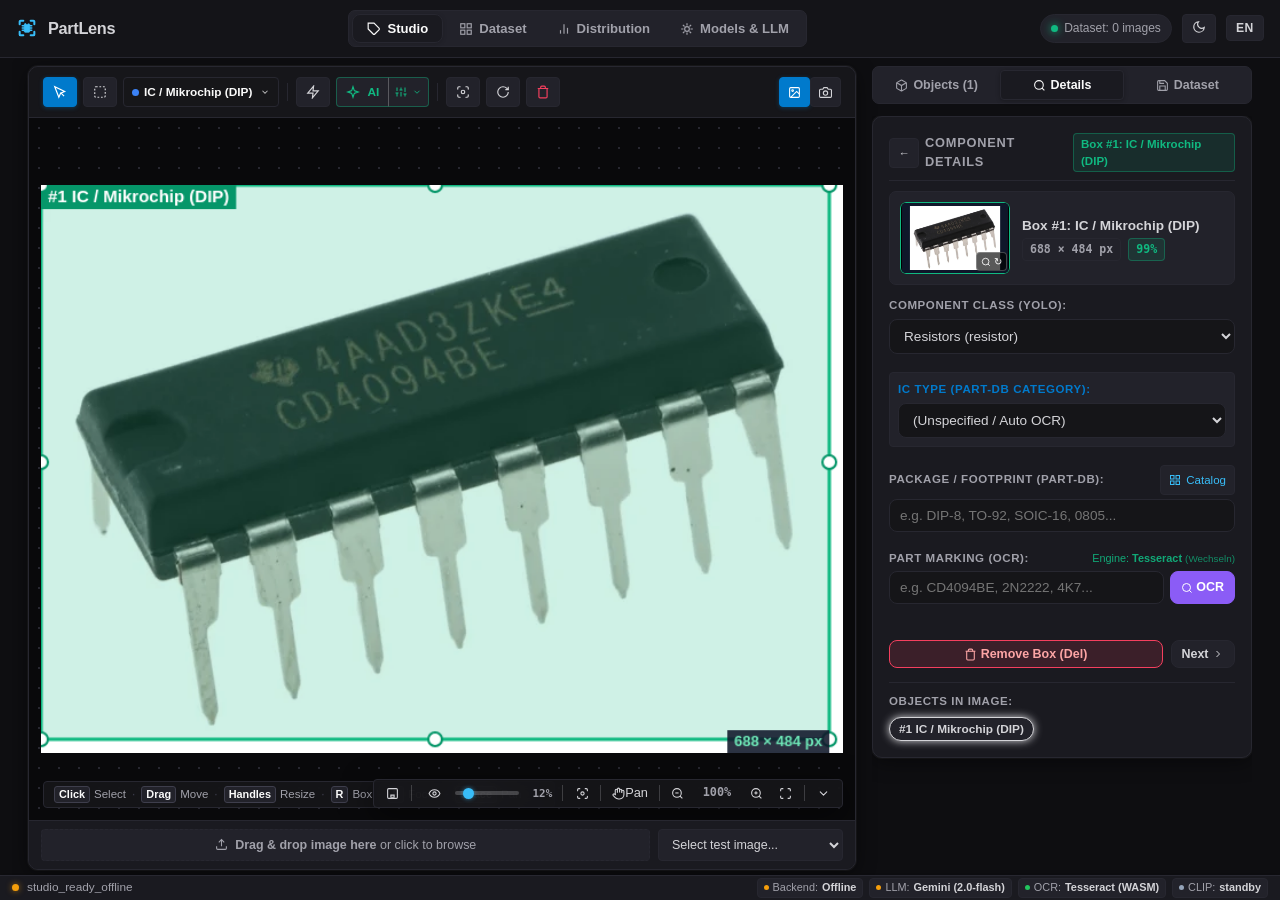
==== commit a6c317e2: "feat(telemetry): support multi-modality token breakdown for Gemini and accurate prompt/completion ex" ====
--- a/frontend/index.html
+++ b/frontend/index.html
@@ -18,12 +18,12 @@
         })();
     </script>
     <title>PartLens – Visual Part-DB & YOLO Studio</title>
-    <link rel="stylesheet" href="/frontend/css/base.css?v=2.9.12">
-    <link rel="stylesheet" href="/frontend/css/layout.css?v=2.9.12">
-    <link rel="stylesheet" href="/frontend/css/components.css?v=2.9.12">
-    <link rel="stylesheet" href="/frontend/css/studio.css?v=2.9.12">
-    <link rel="stylesheet" href="/frontend/css/gallery.css?v=2.9.12">
-    <link rel="stylesheet" href="/frontend/css/modals.css?v=2.9.12">
+    <link rel="stylesheet" href="/frontend/css/base.css?v=2.9.13">
+    <link rel="stylesheet" href="/frontend/css/layout.css?v=2.9.13">
+    <link rel="stylesheet" href="/frontend/css/components.css?v=2.9.13">
+    <link rel="stylesheet" href="/frontend/css/studio.css?v=2.9.13">
+    <link rel="stylesheet" href="/frontend/css/gallery.css?v=2.9.13">
+    <link rel="stylesheet" href="/frontend/css/modals.css?v=2.9.13">
 </head>
 <body class="view-studio-active">
 
@@ -691,7 +691,7 @@
                                     <span class="chip-dot" style="width:7px; height:7px; border-radius:50%; background:#3b82f6; display:inline-block; margin-right:5px;"></span><span data-i18n="curation.val_label">Val (20%)</span>
                                 </button>
                             </div>
-                            <div id="split-recommendation-hint" style="display: none; font-size: 0.72rem; color: var(--amber); margin-top: 5px; padding: 4px 8px; background: rgba(245, 158, 11, 0.1); border-radius: 4px; border: 1px solid rgba(245, 158, 11, 0.25); cursor: pointer;" title="Klicken, um den empfohlenen Split zu übernehmen">
+                            <div id="split-recommendation-hint" style="display: none; font-size: 0.72rem; color: var(--amber); margin-top: 5px; padding: 4px 8px; background: rgba(245, 158, 11, 0.1); border-radius: 4px; border: 1px solid rgba(245, 158, 11, 0.25); cursor: pointer;" title="Klicken, um den empfohlenen Split zu übernehmen" data-i18n-title="curation.split_hint_title">
                                 <span id="split-recommendation-text"></span>
                             </div>
                             <select id="dataset-split" style="display: none;">
@@ -1083,6 +1083,73 @@
                             <svg width="15" height="15" viewBox="0 0 24 24" fill="none" stroke="currentColor" stroke-width="2.2"><path d="M19 21H5a2 2 0 0 1-2-2V5a2 2 0 0 1 2-2h11l5 5v11a2 2 0 0 1-2 2z"/><polyline points="17 21 17 13 7 13 7 21"/><polyline points="7 3 7 8 15 8"/></svg>
                             <span data-i18n="settings.btn_save_settings">Einstellungen speichern &amp; anwenden</span>
                         </button>
+                    </div>
+                </div>
+
+                <!-- =====================================================================
+                     TOKEN USAGE & LLM TELEMETRY CARD
+                     ===================================================================== -->
+                <div class="inspector-card" id="token-usage-card">
+                    <div class="card-header-row" style="display: flex; justify-content: space-between; align-items: center; margin-bottom: 12px;">
+                        <span class="card-title" style="display: flex; align-items: center; gap: 6px;">
+                            <svg width="15" height="15" viewBox="0 0 24 24" fill="none" stroke="currentColor" stroke-width="2"><path d="M12 2v20M17 5H9.5a3.5 3.5 0 0 0 0 7h5a3.5 3.5 0 0 1 0 7H6"/></svg>
+                            <span data-i18n="settings.token_card_title">LLM Token-Verbrauch &amp; Statistiken</span>
+                        </span>
+                        <div style="display: flex; align-items: center; gap: 8px;">
+                            <button id="refresh-token-usage-btn" type="button" class="btn" style="padding: 4px 8px; font-size: 0.75rem;" title="Aktualisieren">
+                                <svg class="tool-icon" viewBox="0 0 24 24" width="12" height="12" fill="none" stroke="currentColor" stroke-width="2"><path d="M21.5 2v6h-6M21.34 15.57a10 10 0 1 1-.57-8.38l5.67-5.67"/></svg>
+                            </button>
+                            <button id="reset-token-usage-btn" type="button" class="btn" style="padding: 4px 8px; font-size: 0.72rem; color: var(--amber);" data-i18n="settings.token_btn_reset">
+                                Zurücksetzen
+                            </button>
+                        </div>
+                    </div>
+
+                    <!-- 4 KPI Stat Boxes -->
+                    <div style="display: grid; grid-template-columns: repeat(auto-fit, minmax(130px, 1fr)); gap: 10px; margin-bottom: 12px;">
+                        <div style="background: var(--surface-hover); padding: 10px 12px; border-radius: 6px; border: 1px solid var(--border);">
+                            <div style="font-size: 0.72rem; color: var(--muted); margin-bottom: 4px;" data-i18n="settings.token_total">Gesamt-Tokens</div>
+                            <div id="token-stat-total" style="font-size: 1.25rem; font-weight: 700; color: var(--accent); font-feature-settings: 'tnum';">0</div>
+                        </div>
+                        <div style="background: var(--surface-hover); padding: 10px 12px; border-radius: 6px; border: 1px solid var(--border);">
+                            <div style="font-size: 0.72rem; color: var(--muted); margin-bottom: 4px;" data-i18n="settings.token_prompt">Input (Prompt/Bild)</div>
+                            <div id="token-stat-prompt" style="font-size: 1.25rem; font-weight: 700; color: #38bdf8; font-feature-settings: 'tnum';">0</div>
+                        </div>
+                        <div style="background: var(--surface-hover); padding: 10px 12px; border-radius: 6px; border: 1px solid var(--border);">
+                            <div style="font-size: 0.72rem; color: var(--muted); margin-bottom: 4px;" data-i18n="settings.token_completion">Output (Erkennung)</div>
+                            <div id="token-stat-completion" style="font-size: 1.25rem; font-weight: 700; color: #a855f7; font-feature-settings: 'tnum';">0</div>
+                        </div>
+                        <div style="background: var(--surface-hover); padding: 10px 12px; border-radius: 6px; border: 1px solid var(--border);">
+                            <div style="font-size: 0.72rem; color: var(--muted); margin-bottom: 4px;" data-i18n="settings.token_requests">API-Aufrufe</div>
+                            <div id="token-stat-requests" style="font-size: 1.25rem; font-weight: 700; color: var(--text); font-feature-settings: 'tnum';">0</div>
+                        </div>
+                    </div>
+
+                    <!-- Average Tokens per Call & Summary -->
+                    <div style="display: flex; justify-content: space-between; align-items: center; font-size: 0.75rem; color: var(--muted); margin-bottom: 12px; padding: 0 2px;">
+                        <span id="token-stat-avg">Ø 0 Tokens pro Anfrage</span>
+                        <span id="token-stat-last-updated" style="font-size: 0.7rem;"></span>
+                    </div>
+
+                    <!-- Breakdown by Model -->
+                    <div style="border-top: 1px solid var(--border); padding-top: 12px;">
+                        <div style="font-size: 0.78rem; font-weight: 600; color: var(--text-secondary); margin-bottom: 8px;" data-i18n="settings.token_by_model">
+                            Aufschlüsselung nach Modell:
+                        </div>
+                        <div id="token-by-model-list" style="display: flex; flex-direction: column; gap: 8px;">
+                            <div style="font-size: 0.75rem; color: var(--muted); font-style: italic;" data-i18n="settings.token_no_usage">
+                                Noch keine Token-Daten erfasst.
+                            </div>
+                        </div>
+                    </div>
+
+                    <!-- Recent Requests Mini-List -->
+                    <div id="token-recent-container" style="border-top: 1px solid var(--border); padding-top: 12px; margin-top: 12px; display: none;">
+                        <div style="font-size: 0.78rem; font-weight: 600; color: var(--text-secondary); margin-bottom: 8px;" data-i18n="settings.token_recent_calls">
+                            Letzte Anfragen:
+                        </div>
+                        <div id="token-recent-calls-list" style="display: flex; flex-direction: column; gap: 6px;">
+                        </div>
                     </div>
                 </div>
 
@@ -1604,19 +1671,19 @@
 
 
     <!-- PartLens Modular Scripts -->
-    <script src="/frontend/js/i18n.js?v=2.9.12"></script>
-    <script src="/frontend/js/state.js?v=2.9.12"></script>
-    <script src="/frontend/js/api.js?v=2.9.12"></script>
-    <script src="/frontend/js/analysis.js?v=2.9.12"></script>
-    <script src="/frontend/js/resistor.js?v=2.9.12"></script>
-    <script src="/frontend/js/canvas.js?v=2.9.12"></script>
-    <script src="/frontend/js/boxes.js?v=2.9.12"></script>
-    <script src="/frontend/js/footprints.js?v=2.9.12"></script>
-    <script src="/frontend/js/autolabel.js?v=2.9.12"></script>
-    <script src="/frontend/js/gallery.js?v=2.9.12"></script>
-    <script src="/frontend/js/import_modal.js?v=2.9.12"></script>
-    <script src="/frontend/js/export.js?v=2.9.12"></script>
-    <script src="/frontend/js/webcam.js?v=2.9.12"></script>
-    <script src="/frontend/js/app.js?v=2.9.12"></script>
+    <script src="/frontend/js/i18n.js?v=2.9.15"></script>
+    <script src="/frontend/js/state.js?v=2.9.15"></script>
+    <script src="/frontend/js/api.js?v=2.9.15"></script>
+    <script src="/frontend/js/analysis.js?v=2.9.15"></script>
+    <script src="/frontend/js/resistor.js?v=2.9.15"></script>
+    <script src="/frontend/js/canvas.js?v=2.9.15"></script>
+    <script src="/frontend/js/boxes.js?v=2.9.15"></script>
+    <script src="/frontend/js/footprints.js?v=2.9.15"></script>
+    <script src="/frontend/js/autolabel.js?v=2.9.16"></script>
+    <script src="/frontend/js/gallery.js?v=2.9.15"></script>
+    <script src="/frontend/js/import_modal.js?v=2.9.15"></script>
+    <script src="/frontend/js/export.js?v=2.9.15"></script>
+    <script src="/frontend/js/webcam.js?v=2.9.15"></script>
+    <script src="/frontend/js/app.js?v=2.9.15"></script>
 </body>
 </html>
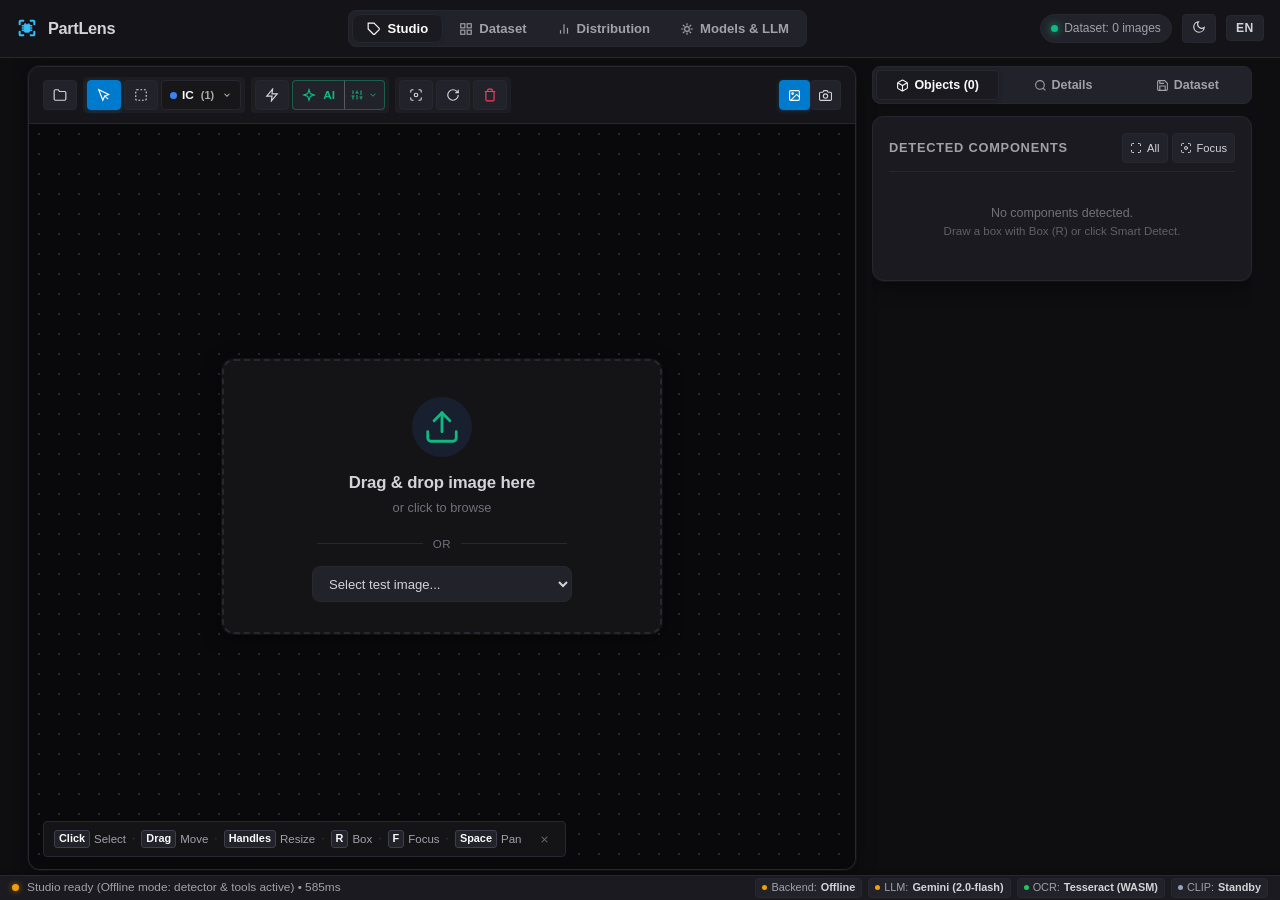
==== commit 41c704be: "feat(ux): group canvas tools into clusters, add open file action and refine settings layout" ====
--- a/frontend/index.html
+++ b/frontend/index.html
@@ -18,12 +18,12 @@
         })();
     </script>
     <title>PartLens – Visual Part-DB & YOLO Studio</title>
-    <link rel="stylesheet" href="/frontend/css/base.css?v=2.9.13">
-    <link rel="stylesheet" href="/frontend/css/layout.css?v=2.9.13">
-    <link rel="stylesheet" href="/frontend/css/components.css?v=2.9.13">
-    <link rel="stylesheet" href="/frontend/css/studio.css?v=2.9.13">
-    <link rel="stylesheet" href="/frontend/css/gallery.css?v=2.9.13">
-    <link rel="stylesheet" href="/frontend/css/modals.css?v=2.9.13">
+    <link rel="stylesheet" href="/frontend/css/base.css?v=2.9.20">
+    <link rel="stylesheet" href="/frontend/css/layout.css?v=2.9.20">
+    <link rel="stylesheet" href="/frontend/css/components.css?v=2.9.20">
+    <link rel="stylesheet" href="/frontend/css/studio.css?v=2.9.20">
+    <link rel="stylesheet" href="/frontend/css/gallery.css?v=2.9.20">
+    <link rel="stylesheet" href="/frontend/css/modals.css?v=2.9.20">
 </head>
 <body class="view-studio-active">
 
@@ -103,74 +103,91 @@
                 <div class="studio-canvas-card">
                     <!-- Toolbar über dem Canvas -->
                     <div class="canvas-top-bar">
-                        <div class="tool-btn-group">
-                            <button id="mode-select-btn" class="btn-tool active" type="button" title="Auswählen &amp; Verschieben (Taste: V)" data-i18n-title="canvas.tool_select">
-                                <svg class="tool-icon" viewBox="0 0 24 24" width="14" height="14" fill="none" stroke="currentColor" stroke-width="2"><path d="m3 3 7 18 3-7 7-3L3 3z"/><path d="m13 13 6 6"/></svg>
+                        <div class="tool-btn-group" role="toolbar" aria-label="Canvas Werkzeuge">
+                            <!-- Datei / Bild öffnen (Folder Icon) -->
+                            <button id="btn-open-file-toolbar" class="btn-tool" type="button" title="Bilddatei öffnen (oder Bild auf Arbeitsfläche ziehen)" data-i18n-title="canvas.tool_open_file">
+                                <svg class="tool-icon" viewBox="0 0 24 24" width="14" height="14" fill="none" stroke="currentColor" stroke-width="2"><path d="M22 19a2 2 0 0 1-2 2H4a2 2 0 0 1-2-2V5a2 2 0 0 1 2-2h5l2 3h9a2 2 0 0 1 2 2z"/></svg>
                             </button>
-                            <button id="add-manual-box-btn" class="btn-tool" type="button" title="Neue Box zeichnen (Taste: R)" data-i18n-title="canvas.tool_draw">
-                                <svg class="tool-icon" viewBox="0 0 24 24" width="14" height="14" fill="none" stroke="currentColor" stroke-width="2"><rect x="3" y="3" width="18" height="18" rx="2" stroke-dasharray="3 3"/></svg>
-                            </button>
-                            <!-- Affinity-Style Active Class Pill -->
-                            <div class="active-class-pill-wrap" style="position: relative; display: inline-flex;">
-                                <button id="active-class-pill-btn" class="btn-tool active-class-pill" type="button" title="Aktive Zeichen-Klasse wählen (Tasten 1–0)" data-i18n-title="canvas.class_pill_title">
-                                    <span class="class-dot" id="active-class-dot" style="background: #3b82f6;"></span>
-                                    <span id="active-class-name" style="font-weight: 600; font-size: 0.74rem;">IC</span>
-                                    <span id="active-class-shortcut" style="opacity: 0.65; font-size: 0.68rem; margin-left: 2px;">(1)</span>
-                                    <svg width="10" height="10" viewBox="0 0 24 24" fill="none" stroke="currentColor" stroke-width="2.5" style="margin-left: 3px; opacity: 0.7;"><polyline points="6 9 12 15 18 9"/></svg>
-                                </button>
-                            </div>
-                            <div class="filter-divider" style="height: 18px; margin: 0 2px;"></div>
-                            <button id="run-detect-btn" class="btn-tool" type="button" title="Smart Detect: Lokale Heuristik-Detektion (<10ms)" data-i18n-title="canvas.tool_detect">
-                                <svg class="tool-icon" viewBox="0 0 24 24" width="14" height="14" fill="none" stroke="currentColor" stroke-width="2"><polygon points="13 2 3 14 12 14 11 22 21 10 12 10 13 2"/></svg>
-                            </button>
-                            <div class="autolabel-btn-combo" style="display: inline-flex; align-items: stretch;">
-                                <button id="run-autolabel-btn" class="btn-tool btn-tool-accent" type="button" title="Auto-Label: KI-Objekterkennung (Gemini / Lokales Vision-LLM)" data-i18n-title="canvas.tool_autolabel" style="border-top-right-radius: 0; border-bottom-right-radius: 0; border-right: none;">
-                                    <svg class="tool-icon" viewBox="0 0 24 24" width="14" height="14" fill="none" stroke="currentColor" stroke-width="2"><path d="m12 3-1.9 5.8a2 2 0 0 1-1.3 1.3L3 12l5.8 1.9a2 2 0 0 1 1.3 1.3L12 21l1.9-5.8a2 2 0 0 1 1.3-1.3L21 12l-5.8-1.9a2 2 0 0 1-1.3-1.3L12 3z"/></svg>
-                                    <span style="font-size: 0.74rem; font-weight: 700; margin-left: 2px;">AI</span>
-                                </button>
-                                <button id="stop-autolabel-btn" class="btn-tool btn-danger-pulse" type="button" style="display: none; padding: 5px 8px; font-weight: 700; border-top-right-radius: 0; border-bottom-right-radius: 0; border-right: none;" title="Laufende KI-Erkennung abbrechen" data-i18n-title="canvas.tool_autolabel_stop">
-                                    <svg class="tool-icon" viewBox="0 0 24 24" width="14" height="14" fill="none" stroke="currentColor" stroke-width="2"><rect x="4" y="4" width="16" height="16" rx="2"/></svg>
-                                </button>
-                                <!-- Schnellauswahl der Erkennungsmodule im Studio -->
-                                <div class="autolabel-options-dropdown-wrap" style="position: relative; display: inline-flex;">
-                                    <button id="autolabel-options-btn" class="btn-tool btn-tool-accent" type="button" title="Erkennungsumfang anpassen (Bauform, OCR, IC-Typ)" data-i18n-title="canvas.tool_autolabel_options" style="padding: 5px 6px; border-top-left-radius: 0; border-bottom-left-radius: 0; border-left: 1px solid rgba(255,255,255,0.25);">
-                                        <svg class="tool-icon" viewBox="0 0 24 24" width="12" height="12" fill="none" stroke="currentColor" stroke-width="2"><line x1="4" y1="21" x2="4" y2="14"/><line x1="4" y1="10" x2="4" y2="3"/><line x1="12" y1="21" x2="12" y2="12"/><line x1="12" y1="8" x2="12" y2="3"/><line x1="20" y1="21" x2="20" y2="16"/><line x1="20" y1="12" x2="20" y2="3"/><line x1="1" y1="14" x2="7" y2="14"/><line x1="9" y1="8" x2="15" y2="8"/><line x1="17" y1="16" x2="23" y2="16"/></svg>
-                                        <span id="autolabel-quick-badge" style="display: none; font-size: 0.65rem; font-weight: 700; color: #38bdf8;">Basis</span>
-                                        <svg width="10" height="10" viewBox="0 0 24 24" fill="none" stroke="currentColor" stroke-width="2" style="display: inline-block; vertical-align: middle;"><polyline points="6 9 12 15 18 9"/></svg>
+
+                            <!-- Cluster 1: Zeichen- & Auswahlmodi -->
+                            <div class="tool-cluster" role="group" aria-label="Zeichenwerkzeuge">
+                                <button id="mode-select-btn" class="btn-tool active" type="button" title="Auswählen &amp; Verschieben (Taste: V)" data-i18n-title="canvas.tool_select">
+                                    <svg class="tool-icon" viewBox="0 0 24 24" width="14" height="14" fill="none" stroke="currentColor" stroke-width="2"><path d="m3 3 7 18 3-7 7-3L3 3z"/><path d="m13 13 6 6"/></svg>
+                                </button>
+                                <button id="add-manual-box-btn" class="btn-tool" type="button" title="Neue Box zeichnen (Taste: R)" data-i18n-title="canvas.tool_draw">
+                                    <svg class="tool-icon" viewBox="0 0 24 24" width="14" height="14" fill="none" stroke="currentColor" stroke-width="2"><rect x="3" y="3" width="18" height="18" rx="2" stroke-dasharray="3 3"/></svg>
+                                </button>
+                                <!-- Affinity-Style Active Class Pill -->
+                                <div class="active-class-pill-wrap" style="position: relative; display: inline-flex;">
+                                    <button id="active-class-pill-btn" class="btn-tool active-class-pill" type="button" title="Aktive Zeichen-Klasse wählen (Tasten 1–0)" data-i18n-title="canvas.class_pill_title">
+                                        <span class="class-dot" id="active-class-dot" style="background: #3b82f6;"></span>
+                                        <span id="active-class-name" style="font-weight: 600; font-size: 0.74rem;">IC</span>
+                                        <span id="active-class-shortcut" style="opacity: 0.65; font-size: 0.68rem; margin-left: 2px;">(1)</span>
+                                        <svg width="10" height="10" viewBox="0 0 24 24" fill="none" stroke="currentColor" stroke-width="2.5" style="margin-left: 3px; opacity: 0.7;"><polyline points="6 9 12 15 18 9"/></svg>
                                     </button>
-                                    <div id="autolabel-options-menu" style="display: none; position: fixed; z-index: 9999; min-width: 210px; background: var(--surface-elevated); border: 1px solid var(--border); border-radius: var(--radius-md); padding: 8px; box-shadow: var(--shadow-popover);">
-                                        <div style="font-size: 0.7rem; font-weight: 700; color: var(--muted); margin-bottom: 6px; text-transform: uppercase; letter-spacing: 0.05em;">
-                                             Auto-Label Module
-                                        </div>
-                                        <label style="display: flex; align-items: center; gap: 8px; padding: 4px 6px; font-size: 0.76rem; cursor: pointer; border-radius: 4px; user-select: none;">
-                                            <input type="checkbox" id="quick-opt-footprint" checked style="accent-color: var(--primary);" />
-                                            <span>Footprint / Bauform</span>
-                                        </label>
-                                        <label style="display: flex; align-items: center; gap: 8px; padding: 4px 6px; font-size: 0.76rem; cursor: pointer; border-radius: 4px; user-select: none;">
-                                            <input type="checkbox" id="quick-opt-marking" checked style="accent-color: var(--primary);" />
-                                            <span>Beschriftung (OCR)</span>
-                                        </label>
-                                        <label style="display: flex; align-items: center; gap: 8px; padding: 4px 6px; font-size: 0.76rem; cursor: pointer; border-radius: 4px; user-select: none;">
-                                            <input type="checkbox" id="quick-opt-subgroup" checked style="accent-color: var(--primary);" />
-                                            <span>IC-Typ (Part-DB)</span>
-                                        </label>
-                                        <div style="border-top: 1px solid var(--border); margin-top: 6px; padding-top: 6px; display: flex; justify-content: space-between; align-items: center;">
-                                            <span style="font-size: 0.68rem; color: var(--muted);">Gespeichert</span>
-                                            <button type="button" id="close-autolabel-options-btn" class="btn" style="padding: 2px 7px; font-size: 0.68rem;">OK</button>
+                                </div>
+                            </div>
+
+                            <!-- Cluster 2: KI-Erkennung -->
+                            <div class="tool-cluster" role="group" aria-label="Erkennung">
+                                <button id="run-detect-btn" class="btn-tool" type="button" title="Smart Detect: Lokale Heuristik-Detektion (<10ms)" data-i18n-title="canvas.tool_detect">
+                                    <svg class="tool-icon" viewBox="0 0 24 24" width="14" height="14" fill="none" stroke="currentColor" stroke-width="2"><polygon points="13 2 3 14 12 14 11 22 21 10 12 10 13 2"/></svg>
+                                </button>
+                                <div class="autolabel-btn-combo" style="display: inline-flex; align-items: stretch;">
+                                    <button id="run-autolabel-btn" class="btn-tool btn-tool-accent" type="button" title="Auto-Label: KI-Objekterkennung (Gemini / Lokales Vision-LLM)" data-i18n-title="canvas.tool_autolabel" style="border-top-right-radius: 0; border-bottom-right-radius: 0; border-right: none;">
+                                        <svg class="tool-icon" viewBox="0 0 24 24" width="14" height="14" fill="none" stroke="currentColor" stroke-width="2"><path d="m12 3-1.9 5.8a2 2 0 0 1-1.3 1.3L3 12l5.8 1.9a2 2 0 0 1 1.3 1.3L12 21l1.9-5.8a2 2 0 0 1 1.3-1.3L21 12l-5.8-1.9a2 2 0 0 1-1.3-1.3L12 3z"/></svg>
+                                        <span style="font-size: 0.74rem; font-weight: 700; margin-left: 2px;">AI</span>
+                                    </button>
+                                    <button id="stop-autolabel-btn" class="btn-tool btn-danger-pulse" type="button" style="display: none; padding: 5px 8px; font-weight: 700; border-top-right-radius: 0; border-bottom-right-radius: 0; border-right: none;" title="Laufende KI-Erkennung abbrechen" data-i18n-title="canvas.tool_autolabel_stop">
+                                        <svg class="tool-icon" viewBox="0 0 24 24" width="14" height="14" fill="none" stroke="currentColor" stroke-width="2"><rect x="4" y="4" width="16" height="16" rx="2"/></svg>
+                                    </button>
+                                    <!-- Schnellauswahl der Erkennungsmodule im Studio -->
+                                    <div class="autolabel-options-dropdown-wrap" style="position: relative; display: inline-flex;">
+                                        <button id="autolabel-options-btn" class="btn-tool btn-tool-accent" type="button" title="Erkennungsumfang anpassen (Bauform, OCR, IC-Typ)" data-i18n-title="canvas.tool_autolabel_options" style="padding: 5px 6px; border-top-left-radius: 0; border-bottom-left-radius: 0; border-left: 1px solid rgba(255,255,255,0.25);">
+                                            <svg class="tool-icon" viewBox="0 0 24 24" width="12" height="12" fill="none" stroke="currentColor" stroke-width="2"><line x1="4" y1="21" x2="4" y2="14"/><line x1="4" y1="10" x2="4" y2="3"/><line x1="12" y1="21" x2="12" y2="12"/><line x1="12" y1="8" x2="12" y2="3"/><line x1="20" y1="21" x2="20" y2="16"/><line x1="20" y1="12" x2="20" y2="3"/><line x1="1" y1="14" x2="7" y2="14"/><line x1="9" y1="8" x2="15" y2="8"/><line x1="17" y1="16" x2="23" y2="16"/></svg>
+                                            <span id="autolabel-quick-badge" style="display: none; font-size: 0.65rem; font-weight: 700; color: #38bdf8;">Basis</span>
+                                            <svg width="10" height="10" viewBox="0 0 24 24" fill="none" stroke="currentColor" stroke-width="2" style="display: inline-block; vertical-align: middle;"><polyline points="6 9 12 15 18 9"/></svg>
+                                        </button>
+                                        <div id="autolabel-options-menu" style="display: none; position: fixed; z-index: 9999; min-width: 210px; background: var(--surface-elevated); border: 1px solid var(--border); border-radius: var(--radius-md); padding: 8px; box-shadow: var(--shadow-popover);">
+                                            <div style="font-size: 0.7rem; font-weight: 700; color: var(--muted); margin-bottom: 6px; text-transform: uppercase; letter-spacing: 0.05em;">
+                                                 Auto-Label Module
+                                            </div>
+                                            <label style="display: flex; align-items: center; gap: 8px; padding: 4px 6px; font-size: 0.76rem; cursor: pointer; border-radius: 4px; user-select: none;">
+                                                <input type="checkbox" id="quick-opt-footprint" checked style="accent-color: var(--primary);" />
+                                                <span>Footprint / Bauform</span>
+                                            </label>
+                                            <label style="display: flex; align-items: center; gap: 8px; padding: 4px 6px; font-size: 0.76rem; cursor: pointer; border-radius: 4px; user-select: none;">
+                                                <input type="checkbox" id="quick-opt-marking" checked style="accent-color: var(--primary);" />
+                                                <span>Beschriftung (OCR)</span>
+                                            </label>
+                                            <label style="display: flex; align-items: center; gap: 8px; padding: 4px 6px; font-size: 0.76rem; cursor: pointer; border-radius: 4px; user-select: none;">
+                                                <input type="checkbox" id="quick-opt-subgroup" checked style="accent-color: var(--primary);" />
+                                                <span>IC-Typ (Part-DB)</span>
+                                            </label>
+                                            <div style="border-top: 1px solid var(--border); margin-top: 6px; padding-top: 6px; display: flex; justify-content: space-between; align-items: center;">
+                                                <span style="font-size: 0.68rem; color: var(--muted);">Gespeichert</span>
+                                                <button type="button" id="close-autolabel-options-btn" class="btn" style="padding: 2px 7px; font-size: 0.68rem;">OK</button>
+                                            </div>
                                         </div>
                                     </div>
                                 </div>
                             </div>
-                            <div class="filter-divider" style="height: 18px; margin: 0 2px;"></div>
-                            <button id="toggle-isolate-box-btn" class="btn-tool" type="button" title="Fokus: Nicht ausgewählte Boxen ausblenden (Taste: F)" data-i18n-title="canvas.tool_isolate">
-                                <svg class="tool-icon" viewBox="0 0 24 24" width="14" height="14" fill="none" stroke="currentColor" stroke-width="2" stroke-linecap="round" stroke-linejoin="round"><circle cx="12" cy="12" r="3"/><path d="M3 7V5a2 2 0 0 1 2-2h2"/><path d="M17 3h2a2 2 0 0 1 2 2v2"/><path d="M21 17v2a2 2 0 0 1-2 2h-2"/><path d="M7 21H5a2 2 0 0 1-2-2v-2"/></svg>
-                            </button>
-                            <button id="rotate-image-btn" class="btn-tool" type="button" title="Bild um 90° drehen" data-i18n-title="canvas.tool_rotate">
-                                <svg class="tool-icon" viewBox="0 0 24 24" width="14" height="14" fill="none" stroke="currentColor" stroke-width="2"><path d="M21 12a9 9 0 1 1-9-9c2.52 0 4.93 1 6.74 2.74L21 8"/><polyline points="21 3 21 8 16 8"/></svg>
-                            </button>
-                            <button id="clear-boxes-btn" class="btn-tool" type="button" style="color: var(--rose);" title="Alle Bounding Boxes im aktuellen Bild entfernen" data-i18n-title="canvas.tool_clear">
-                                <svg class="tool-icon" viewBox="0 0 24 24" width="14" height="14" fill="none" stroke="currentColor" stroke-width="2"><polyline points="3 6 5 6 21 6"/><path d="M19 6v14a2 2 0 0 1-2 2H7a2 2 0 0 1-2-2V6m3 0V4a2 2 0 0 1 2-2h4a2 2 0 0 1 2 2v2"/></svg>
-                            </button>
+
+                            <!-- Cluster 3: Ansicht & Aktionen -->
+                            <div class="tool-cluster" role="group" aria-label="Ansicht und Aktionen">
+                                <button id="toggle-isolate-box-btn" class="btn-tool" type="button" title="Fokus: Nicht ausgewählte Boxen ausblenden (Taste: F)" data-i18n-title="canvas.tool_isolate">
+                                    <svg class="tool-icon" viewBox="0 0 24 24" width="14" height="14" fill="none" stroke="currentColor" stroke-width="2" stroke-linecap="round" stroke-linejoin="round"><circle cx="12" cy="12" r="3"/><path d="M3 7V5a2 2 0 0 1 2-2h2"/><path d="M17 3h2a2 2 0 0 1 2 2v2"/><path d="M21 17v2a2 2 0 0 1-2 2h-2"/><path d="M7 21H5a2 2 0 0 1-2-2v-2"/></svg>
+                                </button>
+                                <button id="rotate-image-btn" class="btn-tool" type="button" title="Bild um 90° drehen" data-i18n-title="canvas.tool_rotate">
+                                    <svg class="tool-icon" viewBox="0 0 24 24" width="14" height="14" fill="none" stroke="currentColor" stroke-width="2"><path d="M21 12a9 9 0 1 1-9-9c2.52 0 4.93 1 6.74 2.74L21 8"/><polyline points="21 3 21 8 16 8"/></svg>
+                                </button>
+                                <button id="clear-boxes-btn" class="btn-tool" type="button" style="color: var(--rose);" title="Alle Bounding Boxes im aktuellen Bild entfernen" data-i18n-title="canvas.tool_clear">
+                                    <svg class="tool-icon" viewBox="0 0 24 24" width="14" height="14" fill="none" stroke="currentColor" stroke-width="2"><polyline points="3 6 5 6 21 6"/><path d="M19 6v14a2 2 0 0 1-2 2H7a2 2 0 0 1-2-2V6m3 0V4a2 2 0 0 1 2-2h4a2 2 0 0 1 2 2v2"/></svg>
+                                </button>
+                                <button id="btn-close-image" class="btn-tool" type="button" style="display: none;" title="Bild schließen &amp; zum Upload zurückkehren" data-i18n-title="canvas.tool_close_image">
+                                    <svg class="tool-icon" viewBox="0 0 24 24" width="14" height="14" fill="none" stroke="currentColor" stroke-width="2"><line x1="18" y1="6" x2="6" y2="18"/><line x1="6" y1="6" x2="18" y2="18"/></svg>
+                                </button>
+                            </div>
                         </div>
 
                         <!-- Rechts: Mode-Tabs (Upload vs Webcam) -->
@@ -187,8 +204,45 @@
                     <!-- Hero Canvas Stage -->
                     <div class="stage-viewport">
                         <div id="upload-panel" style="width: 100%; height: 100%; display: flex; align-items: center; justify-content: center; position: relative; overflow: hidden;">
-                            <div class="image-stage-wrap">
-                                <img id="preview-image" src="/studies/F0526717-01.webp" alt="Bauteil-Vorschau" />
+                            <!-- Canvas Empty State (wenn kein Bild geladen ist) -->
+                            <div id="canvas-empty-state" class="canvas-empty-state">
+                                <div class="canvas-empty-dropzone" id="canvas-empty-dropzone">
+                                    <div class="canvas-empty-icon">
+                                        <svg viewBox="0 0 24 24" width="38" height="38" fill="none" stroke="currentColor" stroke-width="1.8" stroke-linecap="round" stroke-linejoin="round">
+                                            <path d="M21 15v4a2 2 0 0 1-2 2H5a2 2 0 0 1-2-2v-4"/>
+                                            <polyline points="17 8 12 3 7 8"/>
+                                            <line x1="12" y1="3" x2="12" y2="15"/>
+                                        </svg>
+                                    </div>
+                                    <div class="canvas-empty-title">
+                                        <span data-i18n="canvas.dropzone_bold">Drag &amp; drop image here</span>
+                                    </div>
+                                    <div class="canvas-empty-sub">
+                                        <span data-i18n="canvas.dropzone_or">or click to browse</span>
+                                    </div>
+
+                                    <div class="canvas-empty-divider">
+                                        <span data-i18n="common.or">oder</span>
+                                    </div>
+
+                                    <div class="canvas-empty-select-wrap" onclick="event.stopPropagation()">
+                                        <select id="canvas-empty-sample-select" class="canvas-empty-select" title="Vorhandene PCB-Testbilder laden">
+                                            <option value="" data-i18n="canvas.samples_placeholder">Select test image...</option>
+                                            <option value="/studies/F0526717-01.webp">1) CD4094BE (DIP-16)</option>
+                                            <option value="/studies/IMG_2221.jpg">2) ISD 1820PY (2× IC)</option>
+                                            <option value="/studies/resistor_4k7.png">3) 4,7 kΩ (horizontal)</option>
+                                            <option value="/studies/resistors_2k2_row.jpg">4) 10× 2,2 kΩ (vertikal)</option>
+                                            <option value="/studies/transistors_2n2222.jpg">5) 3× 2N2222A (Transistor)</option>
+                                            <option value="/studies/6xDIP8.jpeg">6) 6× DIP-8 (Schaum/Holz)</option>
+                                            <option value="/studies/4xDIP14_teils_im_schatten.jpeg">7) 4× DIP-14 (Schatten)</option>
+                                            <option value="/studies/4xDIP14_zuviel_Licht.jpeg">8) 4× DIP-14 (starkes Licht)</option>
+                                        </select>
+                                    </div>
+                                </div>
+                            </div>
+
+                            <div class="image-stage-wrap" style="display: none;">
+                                <img id="preview-image" src="" alt="Bauteil-Vorschau" />
                                 <canvas id="bbox-overlay-canvas"></canvas>
                                 <!-- Lupe für iPhone 16 Pro Toucheingabe -->
                                 <canvas id="touch-loupe-canvas" width="120" height="120"></canvas>
@@ -451,7 +505,7 @@
 
                         <!-- Freigestellter Ausschnitt -->
                         <div class="crop-hero-wrap">
-                            <div class="crop-canvas-box" id="stage0-crop-box" style="cursor: pointer;" title="Doppelklick zum Vergrößern &amp; freien Drehen" data-i18n-title="studio.crop_rotate_hint">
+                            <div class="crop-canvas-box" id="stage0-crop-box" style="cursor: pointer;" title="Klicken zum Vergrößern &amp; freien Drehen">
                                 <canvas id="stage0-crop-canvas"></canvas>
                                 <!-- Lupe & Dreh-Badge -->
                                 <div class="crop-inspect-hint" style="position: absolute; bottom: 3px; right: 3px; background: rgba(0,0,0,0.65); border: 1px solid rgba(255,255,255,0.25); border-radius: 4px; padding: 1px 4px; font-size: 0.65rem; color: #fff; pointer-events: none; display: flex; align-items: center; gap: 3px;">
@@ -651,14 +705,21 @@
                                 </details>
                             </div>
 
-                            <div style="display: flex; gap: 8px; justify-content: space-between;">
-                                <button id="delete-box-btn" class="btn btn-danger" type="button" style="flex: 1; padding: 6px 10px; font-size: 0.78rem;">
-                                    <svg class="tool-icon" viewBox="0 0 24 24" width="13" height="13" fill="none" stroke="currentColor" stroke-width="2"><polyline points="3 6 5 6 21 6"/><path d="M19 6v14a2 2 0 0 1-2 2H7a2 2 0 0 1-2-2V6m3 0V4a2 2 0 0 1 2-2h4a2 2 0 0 1 2 2v2"/></svg>
+                            <div style="display: flex; gap: 6px; align-items: center; justify-content: space-between; margin-top: 4px;">
+                                <button id="prev-box-btn" class="btn btn-secondary" type="button" style="padding: 7px 10px; font-size: 0.78rem;" title="Vorheriges Bauteil" data-i18n-title="studio.btn_prev_box_title">
+                                    <svg class="tool-icon" viewBox="0 0 24 24" width="13" height="13" fill="none" stroke="currentColor" stroke-width="2"><polyline points="15 18 9 12 15 6"/></svg>
+                                    <span data-i18n="studio.btn_prev_box">Zurück</span>
+                                </button>
+                                <span id="box-stepper-label" style="font-size: 0.75rem; font-weight: 600; color: var(--muted); min-width: 65px; text-align: center;">Box 1 / 1</span>
+                                <button id="next-box-btn" class="btn btn-secondary" type="button" style="padding: 7px 10px; font-size: 0.78rem;" title="Nächstes Bauteil im Bild" data-i18n-title="studio.btn_next_box_title">
+                                    <span data-i18n="studio.btn_next_box">Weiter</span>
+                                    <svg class="tool-icon" viewBox="0 0 24 24" width="13" height="13" fill="none" stroke="currentColor" stroke-width="2"><polyline points="9 18 15 12 9 6"/></svg>
+                                </button>
+                            </div>
+                            <div style="margin-top: 10px; padding-top: 8px; border-top: 1px dashed var(--border); display: flex; justify-content: flex-end;">
+                                <button id="delete-box-btn" class="btn btn-danger" type="button" style="padding: 5px 10px; font-size: 0.74rem;">
+                                    <svg class="tool-icon" viewBox="0 0 24 24" width="12" height="12" fill="none" stroke="currentColor" stroke-width="2"><polyline points="3 6 5 6 21 6"/><path d="M19 6v14a2 2 0 0 1-2 2H7a2 2 0 0 1-2-2V6m3 0V4a2 2 0 0 1 2-2h4a2 2 0 0 1 2 2v2"/></svg>
                                     <span data-i18n="studio.btn_remove_box">Box löschen (Entf)</span>
-                                </button>
-                                <button id="next-box-btn" class="btn" type="button" style="padding: 6px 10px; font-size: 0.78rem;" title="Nächstes Bauteil im Bild" data-i18n-title="studio.btn_next_box_title">
-                                    <span data-i18n="studio.btn_next_box">Nächste</span>
-                                    <svg class="tool-icon" viewBox="0 0 24 24" width="12" height="12" fill="none" stroke="currentColor" stroke-width="2"><polyline points="9 18 15 12 9 6"/></svg>
                                 </button>
                             </div>
                         </div>
@@ -700,15 +761,42 @@
                             </select>
                         </div>
 
+                        <!-- Aktives Sample Banner (In-Place Edit Modus) -->
+                        <div id="active-sample-banner" style="display: none; padding: 8px 10px; margin-bottom: 12px; background: rgba(59, 130, 246, 0.08); border: 1px solid rgba(59, 130, 246, 0.25); border-radius: var(--radius-md); font-size: 0.76rem;">
+                            <div style="display: flex; align-items: center; justify-content: space-between; gap: 6px; margin-bottom: 4px;">
+                                <span style="font-weight: 700; color: var(--accent); display: flex; align-items: center; gap: 5px;">
+                                    <svg viewBox="0 0 24 24" width="13" height="13" fill="none" stroke="currentColor" stroke-width="2.5"><path d="M11 4H4a2 2 0 0 0-2 2v14a2 2 0 0 0 2 2h14a2 2 0 0 0 2-2v-7"/><path d="M18.5 2.5a2.121 2.121 0 0 1 3 3L12 15l-4 1 1-4 9.5-9.5z"/></svg>
+                                    <span data-i18n="curation.active_sample_badge">Bestehendes Sample</span>
+                                </span>
+                                <span id="active-sample-split-badge" class="badge" style="font-size: 0.68rem; padding: 2px 6px; background: var(--bg-hover);">train</span>
+                            </div>
+                            <div id="active-sample-id-display" style="font-family: monospace; font-size: 0.72rem; color: var(--text-secondary); word-break: break-all; margin-bottom: 6px;">
+                                sample_...
+                            </div>
+                            <div style="display: flex; gap: 6px;">
+                                <button id="unload-active-sample-btn" type="button" class="btn btn-secondary" style="font-size: 0.7rem; padding: 3px 8px; flex: 1; justify-content: center;" title="Verknüpfung lösen und als neues Sample behandeln" data-i18n-title="curation.unload_sample_title">
+                                    <span data-i18n="curation.unload_sample">Als neues Bild behandeln</span>
+                                </button>
+                            </div>
+                        </div>
+
                         <!-- Review Queue: Approve Button -->
-                        <button id="approve-sample-btn" class="btn btn-tool-accent" type="button" style="display: none; width: 100%; margin-bottom: 8px; padding: 9px 12px; font-weight: 700; font-size: 0.82rem; justify-content: center; gap: 6px;" title="Als geprüft freigeben und nächstes Sample laden (Cmd+Enter)">
+                        <button id="approve-sample-btn" class="btn btn-tool-accent" type="button" style="display: none; width: 100%; margin-bottom: 8px; padding: 9px 12px; font-weight: 700; font-size: 0.82rem; justify-content: center; gap: 6px;" title="Als geprüft freigeben und nächstes Sample laden (Cmd+Enter)" data-i18n-title="curation.approve_sample_title">
                             <svg class="tool-icon" viewBox="0 0 24 24" width="15" height="15" fill="none" stroke="currentColor" stroke-width="2.5"><polyline points="20 6 9 17 4 12"/></svg>
-                            <span id="approve-btn-text">Freigeben &amp; Weiter</span>
+                            <span id="approve-btn-text" data-i18n="curation.approve_btn">Freigeben &amp; Weiter</span>
                         </button>
 
                         <button id="save-dataset-btn" class="btn-save-dataset" type="button">
                             <svg class="tool-icon" viewBox="0 0 24 24" width="15" height="15" fill="none" stroke="currentColor" stroke-width="2"><path d="M19 21H5a2 2 0 0 1-2-2V5a2 2 0 0 1 2-2h11l5 5v11a2 2 0 0 1-2 2z"/><polyline points="17 21 17 13 7 13 7 21"/><polyline points="7 3 7 8 15 8"/></svg>
-                            <span data-i18n="curation.save_btn">Sample im Datensatz speichern</span>
+                            <span id="save-dataset-btn-text" data-i18n="curation.save_btn">Sample im Datensatz speichern</span>
+                        </button>
+                        <button id="save-as-copy-btn" class="btn btn-secondary" type="button" style="display: none; width: 100%; margin-top: 6px; padding: 7px 10px; font-size: 0.75rem; justify-content: center; gap: 6px;" title="Speichert dieses Bild mit aktuellen Boxen als völlig neues Sample" data-i18n-title="curation.save_as_copy_title">
+                            <svg class="tool-icon" viewBox="0 0 24 24" width="13" height="13" fill="none" stroke="currentColor" stroke-width="2"><rect x="9" y="9" width="13" height="13" rx="2" ry="2"/><path d="M5 15H4a2 2 0 0 1-2-2V4a2 2 0 0 1 2-2h9a2 2 0 0 1 2 2v1"/></svg>
+                            <span data-i18n="curation.save_as_copy">Als neues Sample duplizieren</span>
+                        </button>
+                        <button id="next-image-cta-btn" class="btn btn-secondary" type="button" style="display: none; width: 100%; margin-top: 8px; padding: 8px 12px; font-weight: 600; font-size: 0.8rem; justify-content: center; gap: 6px;">
+                            <svg class="tool-icon" viewBox="0 0 24 24" width="14" height="14" fill="none" stroke="currentColor" stroke-width="2"><path d="M21 15v4a2 2 0 0 1-2 2H5a2 2 0 0 1-2-2v-4"/><polyline points="17 8 12 3 7 8"/><line x1="12" y1="3" x2="12" y2="15"/></svg>
+                            <span data-i18n="curation.next_image_cta">Neues Bild für Annotation laden</span>
                         </button>
                         <div id="autolabel-status" style="font-size: 0.76rem; color: var(--text-secondary); margin-top: 8px; line-height: 1.35; text-align: center;" data-i18n="curation.status_ready">
                             Bereit zum Speichern.
@@ -1048,33 +1136,36 @@
                         </div>
                     </div>
 
-                    <!-- Modulare Feature-Toggles für LLM Auto-Labeling -->
-                    <div style="border-top: 1px solid var(--border); padding-top: 12px; margin-top: 12px;">
-                        <label class="field-label" style="margin-bottom: 8px; color: var(--accent); font-weight: 600;" data-i18n="settings.features_label">
-                            Erkennungsumfang &amp; Prompt-Module:
-                        </label>
-                        <div style="display: grid; grid-template-columns: repeat(auto-fit, minmax(210px, 1fr)); gap: 8px;">
-                            <label class="checkbox-label" style="display: flex; align-items: center; gap: 8px; font-size: 0.8rem; background: var(--surface-hover); padding: 8px 10px; border-radius: 6px; cursor: not-allowed; opacity: 0.75;" title="Grundlegende Lokalisierung und YOLO-Klasse ist immer aktiv" data-i18n-title="settings.opt_box_title">
-                                <input type="checkbox" id="autolabel-opt-box" checked disabled style="accent-color: var(--accent);" />
-                                <span data-i18n="settings.opt_box">Box &amp; Grundklasse</span>
-                            </label>
-                            <label class="checkbox-label" style="display: flex; align-items: center; gap: 8px; font-size: 0.8rem; background: var(--surface-hover); padding: 8px 10px; border-radius: 6px; cursor: pointer;" title="Physische Bauform erkennen (DIP, TO-92, SOIC, 0805...) und automatisch mit Part-DB Footprint-Katalog abgleichen" data-i18n-title="settings.opt_footprint_title">
-                                <input type="checkbox" id="autolabel-opt-footprint" checked style="accent-color: var(--accent);" />
-                                <span data-i18n="settings.opt_footprint">Bauform / Footprint</span>
-                            </label>
-                            <label class="checkbox-label" style="display: flex; align-items: center; gap: 8px; font-size: 0.8rem; background: var(--surface-hover); padding: 8px 10px; border-radius: 6px; cursor: pointer;" title="Beschriftung / Bauteilbezeichnung (OCR) auf dem Bauteil ablesen (z.B. NE555, LM358, 2N2222)" data-i18n-title="settings.opt_marking_title">
-                                <input type="checkbox" id="autolabel-opt-marking" checked style="accent-color: var(--accent);" />
-                                <span data-i18n="settings.opt_marking">Beschriftung (OCR)</span>
-                            </label>
-                            <label class="checkbox-label" style="display: flex; align-items: center; gap: 8px; font-size: 0.8rem; background: var(--surface-hover); padding: 8px 10px; border-radius: 6px; cursor: pointer;" title="IC-Kategorie für Part-DB ermitteln (analog, logic, mcu, special)" data-i18n-title="settings.opt_subgroup_title">
-                                <input type="checkbox" id="autolabel-opt-subgroup" checked style="accent-color: var(--accent);" />
-                                <span data-i18n="settings.opt_subgroup">IC-Typ / Subgruppe</span>
-                            </label>
-                        </div>
-                        <div style="font-size: 0.72rem; color: var(--muted); margin-top: 6px; line-height: 1.4;" data-i18n="settings.features_hint">
-                            Prompt und JSON-Schema passen sich dynamisch an. Deaktivierte Felder reduzieren die Inferenzzeit und Tokens des LLMs.
-                        </div>
-                    </div>
+                    <!-- Modulare Feature-Toggles für LLM Auto-Labeling (Progressive Disclosure) -->
+                    <details class="settings-advanced-details" style="border-top: 1px solid var(--border); padding-top: 10px; margin-top: 12px;">
+                        <summary style="font-size: 0.8rem; font-weight: 600; color: var(--accent); cursor: pointer; user-select: none; padding: 4px 0; display: flex; align-items: center; justify-content: space-between;">
+                            <span data-i18n="settings.features_label">Erweiterte Prompt-Module &amp; Erkennungsumfang</span>
+                            <span style="font-size: 0.7rem; color: var(--muted); font-weight: normal;">(Klicken zum Anpassen)</span>
+                        </summary>
+                        <div style="padding-top: 10px;">
+                            <div style="display: grid; grid-template-columns: repeat(auto-fit, minmax(210px, 1fr)); gap: 8px;">
+                                <label class="checkbox-label" style="display: flex; align-items: center; gap: 8px; font-size: 0.8rem; background: var(--surface-hover); padding: 8px 10px; border-radius: 6px; cursor: not-allowed; opacity: 0.75;" title="Grundlegende Lokalisierung und YOLO-Klasse ist immer aktiv" data-i18n-title="settings.opt_box_title">
+                                    <input type="checkbox" id="autolabel-opt-box" checked disabled style="accent-color: var(--accent);" />
+                                    <span data-i18n="settings.opt_box">Box &amp; Grundklasse</span>
+                                </label>
+                                <label class="checkbox-label" style="display: flex; align-items: center; gap: 8px; font-size: 0.8rem; background: var(--surface-hover); padding: 8px 10px; border-radius: 6px; cursor: pointer;" title="Physische Bauform erkennen (DIP, TO-92, SOIC, 0805...) und automatisch mit Part-DB Footprint-Katalog abgleichen" data-i18n-title="settings.opt_footprint_title">
+                                    <input type="checkbox" id="autolabel-opt-footprint" checked style="accent-color: var(--accent);" />
+                                    <span data-i18n="settings.opt_footprint">Bauform / Footprint</span>
+                                </label>
+                                <label class="checkbox-label" style="display: flex; align-items: center; gap: 8px; font-size: 0.8rem; background: var(--surface-hover); padding: 8px 10px; border-radius: 6px; cursor: pointer;" title="Beschriftung / Bauteilbezeichnung (OCR) auf dem Bauteil ablesen (z.B. NE555, LM358, 2N2222)" data-i18n-title="settings.opt_marking_title">
+                                    <input type="checkbox" id="autolabel-opt-marking" checked style="accent-color: var(--accent);" />
+                                    <span data-i18n="settings.opt_marking">Beschriftung (OCR)</span>
+                                </label>
+                                <label class="checkbox-label" style="display: flex; align-items: center; gap: 8px; font-size: 0.8rem; background: var(--surface-hover); padding: 8px 10px; border-radius: 6px; cursor: pointer;" title="IC-Kategorie für Part-DB ermitteln (analog, logic, mcu, special)" data-i18n-title="settings.opt_subgroup_title">
+                                    <input type="checkbox" id="autolabel-opt-subgroup" checked style="accent-color: var(--accent);" />
+                                    <span data-i18n="settings.opt_subgroup">IC-Typ / Subgruppe</span>
+                                </label>
+                            </div>
+                            <div style="font-size: 0.72rem; color: var(--muted); margin-top: 6px; line-height: 1.4;" data-i18n="settings.features_hint">
+                                Prompt und JSON-Schema passen sich dynamisch an. Deaktivierte Felder reduzieren die Inferenzzeit und Tokens des LLMs.
+                            </div>
+                        </div>
+                    </details>
 
                     <!-- Speichern & Anwenden Button -->
                     <div style="border-top: 1px solid var(--border); padding-top: 14px; margin-top: 14px; display: flex; align-items: center; justify-content: space-between; gap: 12px; flex-wrap: wrap;">
@@ -1671,19 +1762,19 @@
 
 
     <!-- PartLens Modular Scripts -->
-    <script src="/frontend/js/i18n.js?v=2.9.15"></script>
-    <script src="/frontend/js/state.js?v=2.9.15"></script>
-    <script src="/frontend/js/api.js?v=2.9.15"></script>
-    <script src="/frontend/js/analysis.js?v=2.9.15"></script>
-    <script src="/frontend/js/resistor.js?v=2.9.15"></script>
-    <script src="/frontend/js/canvas.js?v=2.9.15"></script>
-    <script src="/frontend/js/boxes.js?v=2.9.15"></script>
-    <script src="/frontend/js/footprints.js?v=2.9.15"></script>
-    <script src="/frontend/js/autolabel.js?v=2.9.16"></script>
-    <script src="/frontend/js/gallery.js?v=2.9.15"></script>
-    <script src="/frontend/js/import_modal.js?v=2.9.15"></script>
-    <script src="/frontend/js/export.js?v=2.9.15"></script>
-    <script src="/frontend/js/webcam.js?v=2.9.15"></script>
-    <script src="/frontend/js/app.js?v=2.9.15"></script>
+    <script src="/frontend/js/i18n.js?v=2.9.20"></script>
+    <script src="/frontend/js/state.js?v=2.9.20"></script>
+    <script src="/frontend/js/api.js?v=2.9.20"></script>
+    <script src="/frontend/js/analysis.js?v=2.9.20"></script>
+    <script src="/frontend/js/resistor.js?v=2.9.20"></script>
+    <script src="/frontend/js/canvas.js?v=2.9.20"></script>
+    <script src="/frontend/js/boxes.js?v=2.9.20"></script>
+    <script src="/frontend/js/footprints.js?v=2.9.20"></script>
+    <script src="/frontend/js/autolabel.js?v=2.9.20"></script>
+    <script src="/frontend/js/gallery.js?v=2.9.20"></script>
+    <script src="/frontend/js/import_modal.js?v=2.9.20"></script>
+    <script src="/frontend/js/export.js?v=2.9.20"></script>
+    <script src="/frontend/js/webcam.js?v=2.9.20"></script>
+    <script src="/frontend/js/app.js?v=2.9.20"></script>
 </body>
 </html>
--- a/frontend/css/base.css
+++ b/frontend/css/base.css
@@ -38,8 +38,8 @@
             --c-other: #94a3b8;
 
             --radius-sm: 4px;
-            --radius-md: 7px;
-            --radius-lg: 10px;
+            --radius-md: 8px;
+            --radius-lg: 12px;
             --radius-full: 9999px;
             --shadow-card: 0 4px 20px rgba(0, 0, 0, 0.45), 0 0 0 1px rgba(255, 255, 255, 0.05);
             --shadow-popover: 0 8px 30px rgba(0, 0, 0, 0.55);
--- a/frontend/css/components.css
+++ b/frontend/css/components.css
@@ -632,3 +632,47 @@
             100% { filter: brightness(1.25); }
         }
 
+        /* Undo & Notification Toast */
+        .app-toast-container {
+            position: fixed;
+            bottom: 38px;
+            left: 50%;
+            transform: translateX(-50%);
+            z-index: 10000;
+            display: flex;
+            flex-direction: column;
+            gap: 8px;
+            pointer-events: none;
+        }
+        .app-toast {
+            pointer-events: auto;
+            background: var(--surface-elevated);
+            border: 1px solid var(--border);
+            color: var(--text-bright);
+            padding: 8px 14px;
+            border-radius: var(--radius-md);
+            box-shadow: var(--shadow-popover);
+            font-size: 0.8rem;
+            display: flex;
+            align-items: center;
+            gap: 10px;
+            animation: toastFadeIn 0.2s ease-out;
+        }
+        .app-toast-action {
+            background: var(--primary);
+            color: #fff;
+            border: none;
+            border-radius: var(--radius-sm);
+            padding: 3px 8px;
+            font-size: 0.74rem;
+            font-weight: 700;
+            cursor: pointer;
+        }
+        .app-toast-action:hover {
+            background: var(--primary-hover);
+        }
+        @keyframes toastFadeIn {
+            from { opacity: 0; transform: translateY(6px); }
+            to { opacity: 1; transform: translateY(0); }
+        }
+
--- a/frontend/css/studio.css
+++ b/frontend/css/studio.css
@@ -43,6 +43,20 @@
             flex-wrap: wrap;
         }
 
+        .tool-cluster {
+            display: inline-flex;
+            align-items: center;
+            gap: 3px;
+            background: rgba(255, 255, 255, 0.03);
+            border: 1px solid var(--border-subtle);
+            border-radius: var(--radius-sm);
+            padding: 2px 3px;
+        }
+        [data-theme="light"] .tool-cluster {
+            background: rgba(0, 0, 0, 0.02);
+            border-color: var(--border);
+        }
+
         .btn-tool {
             padding: 5px 9px;
             min-width: 30px;
@@ -123,6 +137,131 @@
             touch-action: none;
             user-select: none;
             -webkit-user-select: none;
+            transition: outline 0.15s ease, background-color 0.15s ease;
+        }
+
+        .stage-viewport.stage-drag-active {
+            outline: 2px dashed var(--primary) !important;
+            outline-offset: -4px !important;
+            background-color: var(--primary-muted) !important;
+        }
+
+        /* Canvas Center Empty State (Upload & Test Image Selector) */
+        .canvas-empty-state {
+            position: absolute;
+            inset: 0;
+            display: flex;
+            align-items: center;
+            justify-content: center;
+            padding: 24px;
+            z-index: 10;
+            pointer-events: auto;
+        }
+
+        .canvas-empty-dropzone {
+            display: flex;
+            flex-direction: column;
+            align-items: center;
+            justify-content: center;
+            text-align: center;
+            width: 100%;
+            max-width: 440px;
+            padding: 36px 28px 30px;
+            border: 2px dashed var(--border);
+            border-radius: var(--radius-lg);
+            background: var(--surface-glass);
+            backdrop-filter: blur(12px);
+            -webkit-backdrop-filter: blur(12px);
+            cursor: pointer;
+            transition: all 0.2s cubic-bezier(0.4, 0, 0.2, 1);
+            box-shadow: var(--shadow-card);
+        }
+
+        .canvas-empty-dropzone:hover,
+        .canvas-empty-dropzone.dragover,
+        .stage-viewport.stage-drag-active .canvas-empty-dropzone {
+            border-color: var(--accent);
+            background: rgba(59, 130, 246, 0.08);
+            transform: translateY(-2px);
+            box-shadow: 0 10px 30px rgba(59, 130, 246, 0.18);
+        }
+
+        .canvas-empty-icon {
+            display: flex;
+            align-items: center;
+            justify-content: center;
+            width: 60px;
+            height: 60px;
+            border-radius: 50%;
+            background: rgba(59, 130, 246, 0.1);
+            color: var(--accent);
+            margin-bottom: 14px;
+            transition: transform 0.2s ease;
+        }
+
+        .canvas-empty-dropzone:hover .canvas-empty-icon {
+            transform: scale(1.08);
+        }
+
+        .canvas-empty-title {
+            font-size: 1.05rem;
+            font-weight: 700;
+            color: var(--text);
+            margin-bottom: 4px;
+            letter-spacing: -0.01em;
+        }
+
+        .canvas-empty-sub {
+            font-size: 0.8rem;
+            color: var(--muted);
+        }
+
+        .canvas-empty-divider {
+            display: flex;
+            align-items: center;
+            width: 100%;
+            max-width: 250px;
+            margin: 18px 0 14px 0;
+            color: var(--muted);
+            font-size: 0.72rem;
+            text-transform: uppercase;
+            letter-spacing: 0.06em;
+        }
+
+        .canvas-empty-divider::before,
+        .canvas-empty-divider::after {
+            content: '';
+            flex: 1;
+            border-bottom: 1px solid var(--border);
+        }
+
+        .canvas-empty-divider span {
+            padding: 0 10px;
+        }
+
+        .canvas-empty-select-wrap {
+            width: 100%;
+            max-width: 260px;
+        }
+
+        .canvas-empty-select {
+            width: 100%;
+            height: 36px;
+            padding: 6px 12px;
+            font-size: 0.82rem;
+            border-radius: var(--radius-md);
+            border: 1px solid var(--border);
+            background: var(--surface-elevated);
+            color: var(--text);
+            cursor: pointer;
+            outline: none;
+            transition: border-color 0.15s ease, box-shadow 0.15s ease;
+        }
+
+        .canvas-empty-select:hover,
+        .canvas-empty-select:focus {
+            border-color: var(--accent);
+            box-shadow: 0 0 0 2px rgba(59, 130, 246, 0.2);
         }
 
         .image-stage-wrap {
@@ -259,11 +398,13 @@
             border: none;
             color: var(--muted);
             cursor: pointer;
-            padding: 2px;
-            display: inline-flex;
-            align-items: center;
-            justify-content: center;
-            border-radius: 3px;
+            padding: 6px;
+            min-width: 26px;
+            min-height: 26px;
+            display: inline-flex;
+            align-items: center;
+            justify-content: center;
+            border-radius: var(--radius-sm);
             transition: color 0.15s, background 0.15s;
             margin-left: 2px;
         }
@@ -600,10 +741,15 @@
             background: transparent;
             border: 1px solid transparent;
             color: var(--muted);
-            padding: 3px 6px;
-            border-radius: 3px;
+            padding: 4px 8px;
+            min-height: 26px;
+            min-width: 26px;
+            border-radius: var(--radius-sm);
             cursor: pointer;
             font-size: 0.72rem;
+            display: inline-flex;
+            align-items: center;
+            justify-content: center;
             transition: all 0.1s;
         }
         .object-item-btn:hover {
@@ -800,18 +946,9 @@
             border-color: var(--rose);
         }
 
-        /* Sample Quick-Bar (unter Palette) */
+        /* Sample Quick-Bar (unter Palette) - Redundant auf Desktop, ersetzt durch Canvas-Empty-State & Toolbar Folder-Icon */
         .canvas-bottom-bar {
-            padding: 8px 12px;
-            background: var(--surface);
-            border-top: 1px solid var(--border);
-            display: flex;
-            align-items: center;
-            justify-content: space-between;
-            gap: 8px;
-            flex-wrap: wrap;
-            font-size: 0.78rem;
-            color: var(--text-secondary);
+            display: none !important;
         }
 
         /* =====================================================================
@@ -930,6 +1067,16 @@
             flex-shrink: 0;
             border-radius: 6px;
             overflow: hidden;
+            cursor: pointer;
+            transition: transform 0.15s ease, box-shadow 0.15s ease;
+        }
+        .crop-canvas-box:hover {
+            transform: scale(1.03);
+            box-shadow: 0 0 0 2px var(--accent);
+        }
+        .crop-canvas-box:hover .crop-inspect-hint {
+            background: var(--accent);
+            color: #fff;
         }
         #stage0-crop-canvas {
             width: 110px;
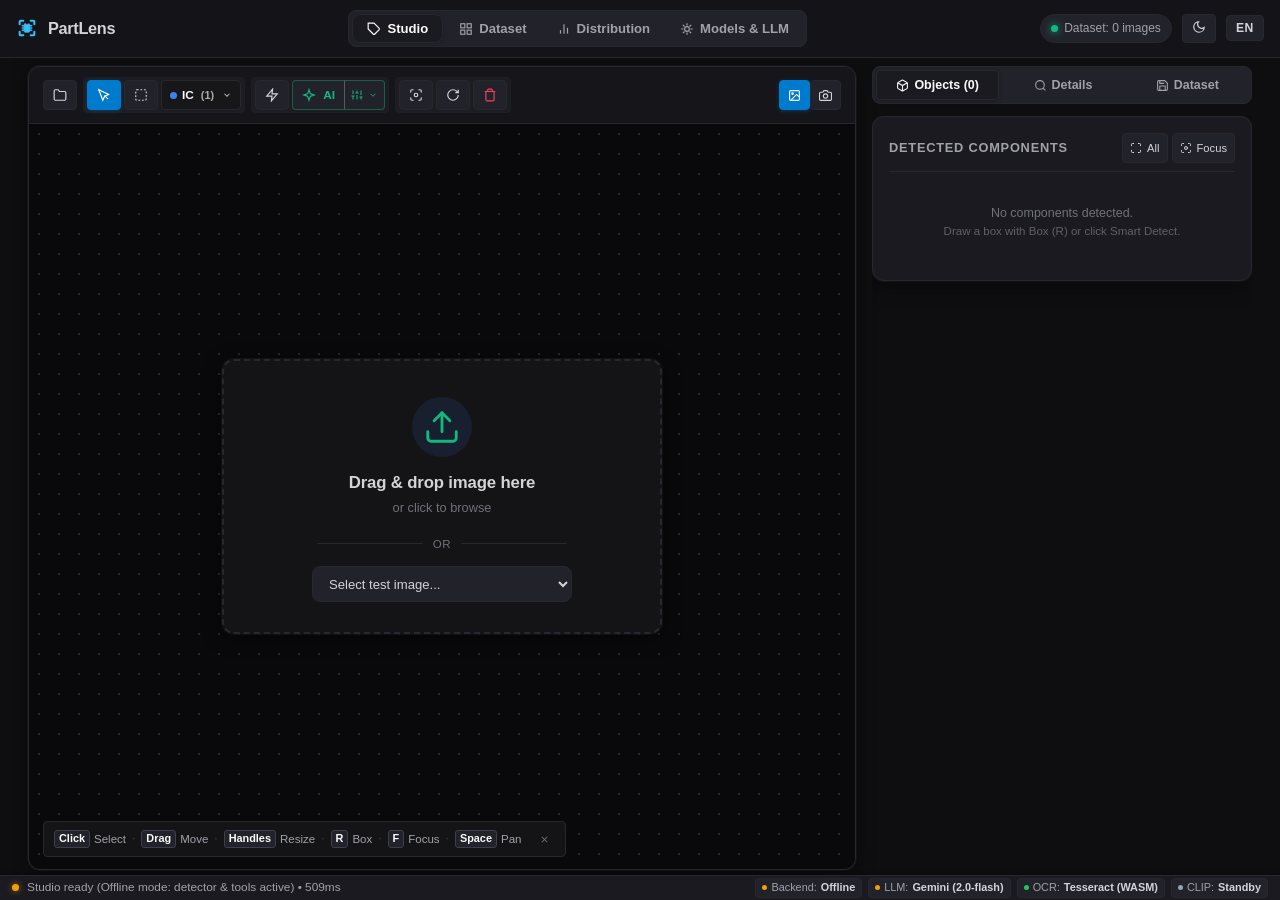
==== commit a2e11ef0: "feat(i18n): ensure comprehensive localized tooltips for all toolbar and action icons" ====
--- a/frontend/index.html
+++ b/frontend/index.html
@@ -18,12 +18,12 @@
         })();
     </script>
     <title>PartLens – Visual Part-DB & YOLO Studio</title>
-    <link rel="stylesheet" href="/frontend/css/base.css?v=2.9.20">
-    <link rel="stylesheet" href="/frontend/css/layout.css?v=2.9.20">
-    <link rel="stylesheet" href="/frontend/css/components.css?v=2.9.20">
-    <link rel="stylesheet" href="/frontend/css/studio.css?v=2.9.20">
-    <link rel="stylesheet" href="/frontend/css/gallery.css?v=2.9.20">
-    <link rel="stylesheet" href="/frontend/css/modals.css?v=2.9.20">
+    <link rel="stylesheet" href="/frontend/css/base.css?v=2.9.21">
+    <link rel="stylesheet" href="/frontend/css/layout.css?v=2.9.21">
+    <link rel="stylesheet" href="/frontend/css/components.css?v=2.9.21">
+    <link rel="stylesheet" href="/frontend/css/studio.css?v=2.9.21">
+    <link rel="stylesheet" href="/frontend/css/gallery.css?v=2.9.21">
+    <link rel="stylesheet" href="/frontend/css/modals.css?v=2.9.21">
 </head>
 <body class="view-studio-active">
 
@@ -226,7 +226,7 @@
                                     </div>
 
                                     <div class="canvas-empty-select-wrap" onclick="event.stopPropagation()">
-                                        <select id="canvas-empty-sample-select" class="canvas-empty-select" title="Vorhandene PCB-Testbilder laden">
+                                        <select id="canvas-empty-sample-select" class="canvas-empty-select" title="Vorhandene PCB-Testbilder laden" data-i18n-title="canvas.samples_select_title">
                                             <option value="" data-i18n="canvas.samples_placeholder">Select test image...</option>
                                             <option value="/studies/F0526717-01.webp">1) CD4094BE (DIP-16)</option>
                                             <option value="/studies/IMG_2221.jpg">2) ISD 1820PY (2× IC)</option>
@@ -275,10 +275,10 @@
 
                             <div class="webcam-controls-bar" id="webcam-controls-bar" style="display: none;">
                                 <select id="camera-select" style="max-width: 180px; padding: 4px; font-size: 0.75rem;"></select>
-                                <button id="toggle-webcam-btn" class="btn btn-primary" type="button" style="padding: 4px 8px; font-size: 0.75rem;" title="Stream anhalten / fortsetzen">
+                                <button id="toggle-webcam-btn" class="btn btn-primary" type="button" style="padding: 4px 8px; font-size: 0.75rem;" title="Stream anhalten / fortsetzen" data-i18n-title="webcam.toggle_stream_title">
                                     <svg width="12" height="12" viewBox="0 0 24 24" fill="currentColor"><rect x="6" y="4" width="4" height="16"/><rect x="14" y="4" width="4" height="16"/></svg>
                                 </button>
-                                <button id="capture-webcam-btn" class="btn btn-ocr" type="button" style="padding: 4px 8px; font-size: 0.75rem; display: inline-flex; align-items: center; gap: 4px;">
+                                <button id="capture-webcam-btn" class="btn btn-ocr" type="button" style="padding: 4px 8px; font-size: 0.75rem; display: inline-flex; align-items: center; gap: 4px;" title="Foto für Erkennung aufnehmen" data-i18n-title="webcam.capture_title">
                                     <svg width="13" height="13" viewBox="0 0 24 24" fill="none" stroke="currentColor" stroke-width="2"><path d="M23 19a2 2 0 0 1-2 2H3a2 2 0 0 1-2-2V8a2 2 0 0 1 2-2h4l2-3h6l2 3h4a2 2 0 0 1 2 2z"/><circle cx="12" cy="13" r="4"/></svg>
                                     <span>Snapshot</span>
                                 </button>
@@ -303,7 +303,7 @@
                         <!-- Floating Stage Controls (Zoom, Pan & CVAT-Style Box-Opacity) -->
                         <div class="stage-zoom-bar dock-bottom-right" id="stage-zoom-bar" role="toolbar" aria-label="Stage Steuerung">
                             <!-- Collapsed / Minimized Compact Pill -->
-                            <div class="stage-hud-expand-hint" id="stage-hud-expand-hint" title="Stage-HUD aufklappen (Taste: H)">
+                            <div class="stage-hud-expand-hint" id="stage-hud-expand-hint" title="Stage-HUD aufklappen (Taste: H)" data-i18n-title="hud.expand_title">
                                 <svg width="13" height="13" viewBox="0 0 24 24" fill="none" stroke="currentColor" stroke-width="2"><circle cx="11" cy="11" r="8"/><line x1="21" y1="21" x2="16.65" y2="16.65"/></svg>
                                 <span id="stage-hud-compact-val">100%</span>
                                 <svg width="12" height="12" viewBox="0 0 24 24" fill="none" stroke="currentColor" stroke-width="2" stroke-linecap="round" stroke-linejoin="round"><polyline points="18 15 12 9 6 15"/></svg>
@@ -312,7 +312,7 @@
                             <!-- Full Expanded Controls -->
                             <div class="stage-hud-content" id="stage-hud-content">
                                 <!-- Dock Position Toggle Button (Unten-Rechts / Unten-Mitte) -->
-                                <button id="stage-hud-dock-btn" class="stage-zoom-btn" type="button" title="Position wechseln: Zu Unten-Mitte andocken">
+                                <button id="stage-hud-dock-btn" class="stage-zoom-btn" type="button" title="Position wechseln: Zu Unten-Mitte andocken" data-i18n-title="hud.dock_title">
                                     <svg class="tool-icon" viewBox="0 0 24 24" width="13" height="13" fill="none" stroke="currentColor" stroke-width="2"><rect x="3" y="3" width="18" height="18" rx="2"/><path d="M9 15h6v4h-6z"/></svg>
                                 </button>
                                 <div style="width: 1px; height: 16px; background: rgba(255,255,255,0.18); margin: 0 3px;"></div>
@@ -371,7 +371,7 @@
                                 <span class="stage-hint-sep">·</span>
                                 <span class="stage-hint-item"><span class="stage-hint-key" data-i18n="hud.hint_space">Leertaste</span> <span data-i18n="hud.hint_pan">Pan</span></span>
                             </div>
-                            <button type="button" class="stage-hint-close-btn" id="btn-close-stage-hint" title="Hinweisleiste schließen">
+                            <button type="button" class="stage-hint-close-btn" id="btn-close-stage-hint" title="Hinweisleiste schließen" data-i18n-title="hud.close_hint_title">
                                 <svg viewBox="0 0 24 24" width="11" height="11" fill="none" stroke="currentColor" stroke-width="2.2"><line x1="18" y1="6" x2="6" y2="18"/><line x1="6" y1="6" x2="18" y2="18"/></svg>
                             </button>
                         </div>
@@ -382,7 +382,7 @@
                         <div class="sheet-drag-handle"></div>
                         <div class="popover-header">
                             <span class="popover-tag" id="popover-box-tag">#1 Box</span>
-                            <button type="button" class="btn-popover-close" id="btn-popover-close" title="Schließen (Esc)">
+                            <button type="button" class="btn-popover-close" id="btn-popover-close" title="Schließen (Esc)" data-i18n-title="canvas.popover_close_title">
                                 <svg width="12" height="12" viewBox="0 0 24 24" fill="none" stroke="currentColor" stroke-width="2" stroke-linecap="round" stroke-linejoin="round"><line x1="18" y1="6" x2="6" y2="18"/><line x1="6" y1="6" x2="18" y2="18"/></svg>
                             </button>
                         </div>
@@ -408,8 +408,8 @@
 
                         <!-- Footer: Part-DB Dropdown & Löschen-Button -->
                         <div class="popover-input-row" id="popover-footer-row" style="margin-top: 8px;">
-                            <select id="popover-class-select" class="popover-class-select" title="Alle Part-DB Klassen"></select>
-                            <button type="button" id="popover-del-btn" class="btn-popover-del" title="Box löschen (Entf)">
+                            <select id="popover-class-select" class="popover-class-select" title="Alle Part-DB Klassen" data-i18n-title="canvas.popover_class_select_title"></select>
+                            <button type="button" id="popover-del-btn" class="btn-popover-del" title="Box löschen (Entf)" data-i18n-title="canvas.popover_del_title">
                                 <svg class="tool-icon" viewBox="0 0 24 24" width="13" height="13" fill="none" stroke="currentColor" stroke-width="2"><polyline points="3 6 5 6 21 6"/><path d="M19 6v14a2 2 0 0 1-2 2H7a2 2 0 0 1-2-2V6m3 0V4a2 2 0 0 1 2-2h4a2 2 0 0 1 2 2v2"/></svg>
                             </button>
                         </div>
@@ -422,7 +422,7 @@
                             <strong data-i18n="canvas.dropzone_bold">Bild hierher ziehen</strong> <span data-i18n="canvas.dropzone_or">oder klicken zum Auswählen</span>
                             <input type="file" id="file-input" accept="image/*" style="display: none;" />
                         </div>
-                        <select id="quick-sample-select" style="padding: 5px 9px; font-size: 0.78rem; width: auto; max-width: 185px; height: 32px; border-radius: var(--radius-sm); border: 1px solid var(--border); background: var(--surface-elevated); color: var(--text); cursor: pointer;" title="Vorhandene PCB-Testbilder laden">
+                        <select id="quick-sample-select" style="padding: 5px 9px; font-size: 0.78rem; width: auto; max-width: 185px; height: 32px; border-radius: var(--radius-sm); border: 1px solid var(--border); background: var(--surface-elevated); color: var(--text); cursor: pointer;" title="Vorhandene PCB-Testbilder laden" data-i18n-title="canvas.samples_select_title">
                             <option value="" data-i18n="canvas.samples_placeholder">Testbilder auswählen...</option>
                             <option value="/studies/F0526717-01.webp">1) CD4094BE (DIP-16)</option>
                             <option value="/studies/IMG_2221.jpg">2) ISD 1820PY (2× IC)</option>
@@ -505,7 +505,7 @@
 
                         <!-- Freigestellter Ausschnitt -->
                         <div class="crop-hero-wrap">
-                            <div class="crop-canvas-box" id="stage0-crop-box" style="cursor: pointer;" title="Klicken zum Vergrößern &amp; freien Drehen">
+                            <div class="crop-canvas-box" id="stage0-crop-box" style="cursor: pointer;" title="Klicken zum Vergrößern &amp; freien Drehen" data-i18n-title="studio.crop_click_hint">
                                 <canvas id="stage0-crop-canvas"></canvas>
                                 <!-- Lupe & Dreh-Badge -->
                                 <div class="crop-inspect-hint" style="position: absolute; bottom: 3px; right: 3px; background: rgba(0,0,0,0.65); border: 1px solid rgba(255,255,255,0.25); border-radius: 4px; padding: 1px 4px; font-size: 0.65rem; color: #fff; pointer-events: none; display: flex; align-items: center; gap: 3px;">
@@ -586,7 +586,7 @@
                                         <div id="footprint-preview-name" class="footprint-preview-title">-</div>
                                         <div id="footprint-preview-sub" class="footprint-preview-sub">-</div>
                                     </div>
-                                    <button type="button" id="clear-footprint-btn" class="btn-clear-fp" title="Footprint entfernen">
+                                    <button type="button" id="clear-footprint-btn" class="btn-clear-fp" title="Footprint entfernen" data-i18n-title="studio.footprint_clear_title">
                                         <svg width="12" height="12" viewBox="0 0 24 24" fill="none" stroke="currentColor" stroke-width="2" stroke-linecap="round" stroke-linejoin="round"><line x1="18" y1="6" x2="6" y2="18"/><line x1="6" y1="6" x2="18" y2="18"/></svg>
                                     </button>
                                 </div>
@@ -595,17 +595,17 @@
                             <div class="form-group" style="margin-bottom: 8px;">
                                 <div style="display: flex; justify-content: space-between; align-items: baseline; margin-bottom: 4px;">
                                     <label class="field-label" for="part-marking-input" style="margin-bottom: 0;" data-i18n="studio.marking_label">Beschriftung (Part Marking):</label>
-                                    <span id="ocr-engine-quick-toggle" style="font-size: 0.68rem; cursor: pointer; color: var(--accent); opacity: 0.9; user-select: none;" title="Klicken, um zwischen Tesseract.js und Florence-2 VisionLM umzuschalten">
+                                    <span id="ocr-engine-quick-toggle" style="font-size: 0.68rem; cursor: pointer; color: var(--accent); opacity: 0.9; user-select: none;" title="Klicken, um zwischen Tesseract.js und Florence-2 VisionLM umzuschalten" data-i18n-title="studio.ocr_engine_switch_title">
                                         Engine: <strong id="ocr-engine-quick-label">Tesseract</strong> <span style="font-size: 0.62rem; opacity: 0.8;">(Wechseln)</span>
                                     </span>
                                 </div>
                                 <div style="display: flex; gap: 6px;">
                                     <input type="text" id="part-marking-input" placeholder="z.B. CD4094BE, 2N2222, 4K7..." data-i18n-placeholder="studio.marking_placeholder" />
-                                    <button id="run-ocr-btn" class="btn btn-ocr" type="button" style="padding: 6px 10px; font-size: 0.78rem; white-space: nowrap;" title="Texterkennung auf diesem Ausschnitt ausführen">
+                                    <button id="run-ocr-btn" class="btn btn-ocr" type="button" style="padding: 6px 10px; font-size: 0.78rem; white-space: nowrap;" title="Texterkennung auf diesem Ausschnitt ausführen" data-i18n-title="studio.ocr_run_title">
                                         <svg class="tool-icon" viewBox="0 0 24 24" width="12" height="12" fill="none" stroke="currentColor" stroke-width="2"><circle cx="11" cy="11" r="8"/><line x1="21" y1="21" x2="16.65" y2="16.65"/></svg>
                                         <span data-i18n="studio.ocr_btn">OCR</span>
                                     </button>
-                                    <button id="stop-ocr-btn" class="btn btn-danger-pulse" type="button" style="display: none; padding: 6px 10px; font-size: 0.78rem; font-weight: 700; white-space: nowrap;" title="Laufende Texterkennung sofort stoppen">
+                                    <button id="stop-ocr-btn" class="btn btn-danger-pulse" type="button" style="display: none; padding: 6px 10px; font-size: 0.78rem; font-weight: 700; white-space: nowrap;" title="Laufende Texterkennung sofort stoppen" data-i18n-title="studio.ocr_stop_title">
                                         <svg class="tool-icon" viewBox="0 0 24 24" width="12" height="12" fill="none" stroke="currentColor" stroke-width="2"><rect x="4" y="4" width="16" height="16" rx="2"/></svg>
                                         <span data-i18n="studio.ocr_stop">Stopp</span>
                                     </button>
@@ -637,10 +637,10 @@
                                 <!-- Modus-Umschalter: 4 Ringe vs 5 Ringe & Gehäusekörper -->
                                 <div class="resistor-mode-bar">
                                     <div class="resistor-mode-segmented">
-                                        <button type="button" id="resistor-mode-4-btn" class="resistor-mode-btn active" title="Standard Kohleschicht / Metalloxid (E12/E24, ±5%)" data-i18n="studio.resistor.mode_4band">4 Ringe</button>
-                                        <button type="button" id="resistor-mode-5-btn" class="resistor-mode-btn" title="Präzisions-Metallschicht (E48/E96, ±1%)" data-i18n="studio.resistor.mode_5band">5 Ringe</button>
+                                        <button type="button" id="resistor-mode-4-btn" class="resistor-mode-btn active" title="Standard Kohleschicht / Metalloxid (E12/E24, ±5%)" data-i18n="studio.resistor.mode_4band" data-i18n-title="studio.resistor.mode_4band_title">4 Ringe</button>
+                                        <button type="button" id="resistor-mode-5-btn" class="resistor-mode-btn" title="Präzisions-Metallschicht (E48/E96, ±1%)" data-i18n="studio.resistor.mode_5band" data-i18n-title="studio.resistor.mode_5band_title">5 Ringe</button>
                                     </div>
-                                    <div class="resistor-body-toggle" title="Widerstands-Grundkörper umschalten">
+                                    <div class="resistor-body-toggle" title="Widerstands-Grundkörper umschalten" data-i18n-title="studio.resistor.body_toggle_title">
                                         <span style="font-size: 0.65rem; color: var(--muted);" data-i18n="studio.resistor.body_label">Körper:</span>
                                         <button type="button" id="resistor-body-type-btn" class="btn btn-tool" style="padding: 2px 6px; font-size: 0.66rem;">Kohle (Beige)</button>
                                     </div>
@@ -663,11 +663,11 @@
                                 <div class="resistor-visual-wrap">
                                     <div class="resistor-lead"></div>
                                     <div id="resistor-body-graphic" class="resistor-body resistor-body-carbon">
-                                        <div id="vis-band-1" class="resistor-band active" data-band-index="0" title="1. Ziffer"></div>
-                                        <div id="vis-band-2" class="resistor-band" data-band-index="1" title="2. Ziffer"></div>
-                                        <div id="vis-band-3" class="resistor-band" data-band-index="2" title="3. Ziffer / Multiplikator"></div>
-                                        <div id="vis-band-4" class="resistor-band tol" data-band-index="3" title="Multiplikator / Toleranz"></div>
-                                        <div id="vis-band-5" class="resistor-band tol" data-band-index="4" style="display: none;" title="Toleranz"></div>
+                                        <div id="vis-band-1" class="resistor-band active" data-band-index="0" title="1. Ziffer" data-i18n-title="studio.resistor.band_1_title"></div>
+                                        <div id="vis-band-2" class="resistor-band" data-band-index="1" title="2. Ziffer" data-i18n-title="studio.resistor.band_2_title"></div>
+                                        <div id="vis-band-3" class="resistor-band" data-band-index="2" title="3. Ziffer / Multiplikator" data-i18n-title="studio.resistor.band_3_title"></div>
+                                        <div id="vis-band-4" class="resistor-band tol" data-band-index="3" title="Multiplikator / Toleranz" data-i18n-title="studio.resistor.band_4_title"></div>
+                                        <div id="vis-band-5" class="resistor-band tol" data-band-index="4" style="display: none;" title="Toleranz" data-i18n-title="studio.resistor.band_5_title"></div>
                                     </div>
                                     <div class="resistor-lead"></div>
                                 </div>
@@ -929,7 +929,7 @@
                     <button class="btn-filter-pill active gallery-split-btn" data-split="all" type="button" data-i18n="gallery.split_all">Alle</button>
                     <button class="btn-filter-pill gallery-split-btn" data-split="train" type="button"><span class="chip-dot" style="width:7px; height:7px; border-radius:50%; background:#22c55e; display:inline-block; margin-right:4px;"></span>Train</button>
                     <button class="btn-filter-pill gallery-split-btn" data-split="val" type="button"><span class="chip-dot" style="width:7px; height:7px; border-radius:50%; background:#3b82f6; display:inline-block; margin-right:4px;"></span>Val</button>
-                    <button id="gallery-unreviewed-btn" class="btn-filter-pill" type="button" style="display: none; border-color: rgba(245, 158, 11, 0.4); color: var(--amber);" title="Nur ungesichtete Bilder anzeigen">
+                    <button id="gallery-unreviewed-btn" class="btn-filter-pill" type="button" style="display: none; border-color: rgba(245, 158, 11, 0.4); color: var(--amber);" title="Nur ungesichtete Bilder anzeigen" data-i18n-title="gallery.unreviewed_title">
                         <span class="chip-dot" style="width:7px; height:7px; border-radius:50%; background:var(--amber); display:inline-block; margin-right:4px;"></span>
                         <span id="gallery-unreviewed-btn-text">Inbox (0)</span>
                     </button>
@@ -964,13 +964,13 @@
                     <span id="pagination-range-text">Zeige 0–0 von 0 Samples</span>
                 </div>
                 <div class="pagination-controls">
-                    <button id="pagination-first-btn" class="btn btn-tool btn-pagination" type="button" title="Erste Seite" disabled>«</button>
-                    <button id="pagination-prev-btn" class="btn btn-tool btn-pagination" type="button" title="Vorherige Seite" disabled>‹</button>
+                    <button id="pagination-first-btn" class="btn btn-tool btn-pagination" type="button" title="Erste Seite" data-i18n-title="gallery.page_first_title" disabled>«</button>
+                    <button id="pagination-prev-btn" class="btn btn-tool btn-pagination" type="button" title="Vorherige Seite" data-i18n-title="gallery.page_prev_title" disabled>‹</button>
                     <span class="pagination-page-indicator">
                         <span data-i18n="gallery.page_page">Seite</span> <input type="number" id="pagination-page-input" min="1" max="1" value="1" aria-label="Seitenzahl" /> <span data-i18n="gallery.page_of">von</span> <span id="pagination-total-pages">1</span>
                     </span>
-                    <button id="pagination-next-btn" class="btn btn-tool btn-pagination" type="button" title="Nächste Seite" disabled>›</button>
-                    <button id="pagination-last-btn" class="btn btn-tool btn-pagination" type="button" title="Letzte Seite" disabled>»</button>
+                    <button id="pagination-next-btn" class="btn btn-tool btn-pagination" type="button" title="Nächste Seite" data-i18n-title="gallery.page_next_title" disabled>›</button>
+                    <button id="pagination-last-btn" class="btn btn-tool btn-pagination" type="button" title="Letzte Seite" data-i18n-title="gallery.page_last_title" disabled>»</button>
                 </div>
                 <div class="pagination-size-select">
                     <label for="pagination-size-select-input" class="pagination-size-label" data-i18n="gallery.page_size_label">Pro Seite:</label>
@@ -991,12 +991,12 @@
                         <span id="batch-selection-label" class="batch-selection-label" data-i18n="gallery.batch_selected">ausgewählt</span>
                     </div>
                     <div class="batch-actions-group">
-                        <button id="batch-select-all-btn" class="btn btn-sm btn-tool" type="button" title="Alle gefilterten Samples auswählen oder abwählen" data-i18n="gallery.batch_select_all">Alle auswählen</button>
-                        <button id="batch-delete-btn" class="btn btn-sm btn-danger" type="button" disabled title="Ausgewählte Samples löschen" style="display: inline-flex; align-items: center; gap: 4px;">
+                        <button id="batch-select-all-btn" class="btn btn-sm btn-tool" type="button" title="Alle gefilterten Samples auswählen oder abwählen" data-i18n="gallery.batch_select_all" data-i18n-title="gallery.batch_select_all_title">Alle auswählen</button>
+                        <button id="batch-delete-btn" class="btn btn-sm btn-danger" type="button" disabled title="Ausgewählte Samples löschen" data-i18n-title="gallery.batch_delete_title" style="display: inline-flex; align-items: center; gap: 4px;">
                             <svg width="13" height="13" viewBox="0 0 24 24" fill="none" stroke="currentColor" stroke-width="2"><polyline points="3 6 5 6 21 6"/><path d="M19 6v14a2 2 0 0 1-2 2H7a2 2 0 0 1-2-2V6m3 0V4a2 2 0 0 1 2-2h4a2 2 0 0 1 2 2v2"/></svg>
                             <span data-i18n="gallery.btn_delete_selected">Löschen</span>
                         </button>
-                        <button id="batch-cancel-btn" class="btn btn-sm btn-tool" type="button" title="Auswahlmodus beenden" data-i18n="gallery.batch_cancel">Fertig</button>
+                        <button id="batch-cancel-btn" class="btn btn-sm btn-tool" type="button" title="Auswahlmodus beenden" data-i18n="gallery.batch_cancel" data-i18n-title="gallery.batch_cancel_title">Fertig</button>
                     </div>
                 </div>
             </div>
@@ -1127,7 +1127,7 @@
                         </label>
                         <div style="display: flex; gap: 6px;">
                             <input type="password" id="openai-api-key" placeholder="sk-... (optional für lokale Server frei lassen)" data-i18n-placeholder="settings.openai_key_placeholder" />
-                            <button id="toggle-openai-key-vis-btn" type="button" class="btn" style="padding: 6px 10px;" title="Key anzeigen/verbergen">
+                            <button id="toggle-openai-key-vis-btn" type="button" class="btn" style="padding: 6px 10px;" title="Key anzeigen/verbergen" data-i18n-title="settings.key_visibility_title">
                                 <svg class="tool-icon" viewBox="0 0 24 24" width="13" height="13" fill="none" stroke="currentColor" stroke-width="2"><path d="M2 12s3-7 10-7 10 7 10 7-3 7-10 7-10-7-10-7Z"/><circle cx="12" cy="12" r="3"/></svg>
                             </button>
                         </div>
@@ -1187,7 +1187,7 @@
                             <span data-i18n="settings.token_card_title">LLM Token-Verbrauch &amp; Statistiken</span>
                         </span>
                         <div style="display: flex; align-items: center; gap: 8px;">
-                            <button id="refresh-token-usage-btn" type="button" class="btn" style="padding: 4px 8px; font-size: 0.75rem;" title="Aktualisieren">
+                            <button id="refresh-token-usage-btn" type="button" class="btn" style="padding: 4px 8px; font-size: 0.75rem;" title="Aktualisieren" data-i18n-title="settings.token_refresh_title">
                                 <svg class="tool-icon" viewBox="0 0 24 24" width="12" height="12" fill="none" stroke="currentColor" stroke-width="2"><path d="M21.5 2v6h-6M21.34 15.57a10 10 0 1 1-.57-8.38l5.67-5.67"/></svg>
                             </button>
                             <button id="reset-token-usage-btn" type="button" class="btn" style="padding: 4px 8px; font-size: 0.72rem; color: var(--amber);" data-i18n="settings.token_btn_reset">
@@ -1673,13 +1673,13 @@
             </div>
             <div class="app-modal-body" style="padding: 16px; display: flex; flex-direction: column; gap: 14px;">
                 <!-- Viewport mit Canvas & optionalen Hilfslinien -->
-                <div class="crop-rotate-viewport-wrap" id="crop-rotate-viewport" style="position: relative; width: 100%; height: 280px; background: #070b12; border-radius: var(--radius-md); border: 1px solid var(--border); overflow: hidden; display: flex; align-items: center; justify-content: center; cursor: grab; user-select: none; touch-action: none;" title="Mausrad / Geste: Zoom · Ziehen: Verschieben · Doppelklick: Zoom Reset">
+                <div class="crop-rotate-viewport-wrap" id="crop-rotate-viewport" style="position: relative; width: 100%; height: 280px; background: #070b12; border-radius: var(--radius-md); border: 1px solid var(--border); overflow: hidden; display: flex; align-items: center; justify-content: center; cursor: grab; user-select: none; touch-action: none;" title="Mausrad / Geste: Zoom · Ziehen: Verschieben · Doppelklick: Zoom Reset" data-i18n-title="studio.crop_viewport_title">
                     <canvas id="crop-rotate-canvas" style="max-width: 100%; max-height: 100%; object-fit: contain; pointer-events: none;"></canvas>
                     <!-- Hilfslinien-Overlay -->
                     <div id="crop-rotate-guidelines" class="crop-rotate-guidelines" style="position: absolute; inset: 0; pointer-events: none; background: repeating-linear-gradient(0deg, transparent, transparent 27px, rgba(56, 189, 248, 0.22) 28px);"></div>
                     <!-- Zoom Level Badge & Expandable Slider Popover -->
                     <div class="crop-zoom-control-wrap" style="position: absolute; bottom: 8px; left: 8px; display: flex; align-items: center; gap: 8px; z-index: 10;">
-                        <button type="button" id="crop-zoom-level-badge" class="crop-zoom-pill-btn" style="background: rgba(15, 23, 42, 0.88); border: 1px solid rgba(255, 255, 255, 0.3); border-radius: 9999px; padding: 2px 10px; font-family: ui-monospace, monospace; font-size: 0.74rem; font-weight: 700; color: #ffffff !important; text-shadow: 0 1px 2px rgba(0,0,0,0.8); box-shadow: 0 2px 6px rgba(0,0,0,0.5); cursor: pointer; display: inline-flex; align-items: center; gap: 5px; pointer-events: auto;" title="Klick: Zoom-Schieberegler öffnen / schließen">
+                        <button type="button" id="crop-zoom-level-badge" class="crop-zoom-pill-btn" style="background: rgba(15, 23, 42, 0.88); border: 1px solid rgba(255, 255, 255, 0.3); border-radius: 9999px; padding: 2px 10px; font-family: ui-monospace, monospace; font-size: 0.74rem; font-weight: 700; color: #ffffff !important; text-shadow: 0 1px 2px rgba(0,0,0,0.8); box-shadow: 0 2px 6px rgba(0,0,0,0.5); cursor: pointer; display: inline-flex; align-items: center; gap: 5px; pointer-events: auto;" title="Klick: Zoom-Schieberegler öffnen / schließen" data-i18n-title="studio.crop_zoom_badge_title">
                             <span id="crop-zoom-text">100%</span>
                             <svg class="zoom-pill-chevron" width="10" height="10" viewBox="0 0 24 24" fill="none" stroke="currentColor" stroke-width="2.5" style="opacity: 0.75; transition: transform 0.2s;"><polyline points="6 9 12 15 18 9"/></svg>
                         </button>
@@ -1687,7 +1687,7 @@
                             <span style="font-size: 0.7rem; color: #94a3b8; font-weight: 600;">80%</span>
                             <input type="range" id="crop-zoom-slider" min="80" max="1000" step="10" value="100" style="width: 120px; accent-color: var(--primary); cursor: pointer;">
                             <span style="font-size: 0.7rem; color: #94a3b8; font-weight: 600;">1000%</span>
-                            <button type="button" id="crop-zoom-reset-btn" style="padding: 2px 6px; font-size: 0.68rem; background: rgba(255,255,255,0.12); border: 1px solid rgba(255,255,255,0.2); border-radius: 4px; color: #fff; cursor: pointer;" title="Auf 100% zurücksetzen">Reset</button>
+                            <button type="button" id="crop-zoom-reset-btn" style="padding: 2px 6px; font-size: 0.68rem; background: rgba(255,255,255,0.12); border: 1px solid rgba(255,255,255,0.2); border-radius: 4px; color: #fff; cursor: pointer;" title="Auf 100% zurücksetzen" data-i18n-title="studio.crop_zoom_reset_title">Reset</button>
                         </div>
                     </div>
                 </div>
@@ -1699,10 +1699,10 @@
                             Drehwinkel (frei):
                         </label>
                         <div style="display: flex; align-items: center; gap: 6px;">
-                            <button type="button" class="btn btn-tool" id="btn-crop-rot-step-minus" title="-1° Feinabstimmung" style="padding: 2px 8px; font-size: 0.75rem;">-1°</button>
+                            <button type="button" class="btn btn-tool" id="btn-crop-rot-step-minus" title="-1° Feinabstimmung" data-i18n-title="studio.crop_rot_step_minus_title" style="padding: 2px 8px; font-size: 0.75rem;">-1°</button>
                             <input type="number" id="crop-rotate-num-input" min="-180" max="180" step="0.5" value="0" style="width: 68px; text-align: center; padding: 3px 6px; font-size: 0.8rem; background: var(--surface); border: 1px solid var(--border); border-radius: 4px; color: var(--text); font-family: monospace;">
                             <span style="font-size: 0.8rem; color: var(--muted);">°</span>
-                            <button type="button" class="btn btn-tool" id="btn-crop-rot-step-plus" title="+1° Feinabstimmung" style="padding: 2px 8px; font-size: 0.75rem;">+1°</button>
+                            <button type="button" class="btn btn-tool" id="btn-crop-rot-step-plus" title="+1° Feinabstimmung" data-i18n-title="studio.crop_rot_step_plus_title" style="padding: 2px 8px; font-size: 0.75rem;">+1°</button>
                         </div>
                     </div>
 
@@ -1717,16 +1717,16 @@
                     <div style="display: flex; align-items: center; justify-content: space-between; flex-wrap: wrap; gap: 8px;">
                         <!-- 90-Grad Schnellschritte -->
                         <div style="display: flex; align-items: center; gap: 6px;">
-                            <button type="button" class="btn btn-tool" id="btn-crop-rot-left90" title="90° nach links drehen" style="padding: 4px 9px; font-size: 0.75rem;">
+                            <button type="button" class="btn btn-tool" id="btn-crop-rot-left90" title="90° nach links drehen" data-i18n-title="studio.crop_rot_left90_title" style="padding: 4px 9px; font-size: 0.75rem;">
                                 ↺ -90°
                             </button>
-                            <button type="button" class="btn btn-tool" id="btn-crop-rot-right90" title="90° nach rechts drehen" style="padding: 4px 9px; font-size: 0.75rem;">
+                            <button type="button" class="btn btn-tool" id="btn-crop-rot-right90" title="90° nach rechts drehen" data-i18n-title="studio.crop_rot_right90_title" style="padding: 4px 9px; font-size: 0.75rem;">
                                 ↻ +90°
                             </button>
-                            <button type="button" class="btn btn-tool" id="btn-crop-rot-180" title="180° drehen (auf den Kopf)" style="padding: 4px 9px; font-size: 0.75rem;">
+                            <button type="button" class="btn btn-tool" id="btn-crop-rot-180" title="180° drehen (auf den Kopf)" data-i18n-title="studio.crop_rot_180_title" style="padding: 4px 9px; font-size: 0.75rem;">
                                 ↻ 180°
                             </button>
-                            <button type="button" class="btn btn-tool" id="btn-crop-rot-reset" title="Drehung auf 0° zurücksetzen" style="padding: 4px 9px; font-size: 0.75rem;">
+                            <button type="button" class="btn btn-tool" id="btn-crop-rot-reset" title="Drehung auf 0° zurücksetzen" data-i18n-title="studio.crop_rot_reset_title" style="padding: 4px 9px; font-size: 0.75rem;">
                                 0° Reset
                             </button>
                         </div>
@@ -1737,7 +1737,7 @@
                                 <input type="checkbox" id="crop-rotate-toggle-grid" checked>
                                 <span data-i18n="studio.crop_guidelines">Hilfslinien</span>
                             </label>
-                            <button type="button" class="btn btn-tool" id="btn-crop-toggle-contrast" title="Kontrast für Lasergravur umschalten" style="padding: 4px 8px; font-size: 0.74rem;">
+                            <button type="button" class="btn btn-tool" id="btn-crop-toggle-contrast" title="Kontrast für Lasergravur umschalten" data-i18n-title="studio.crop_toggle_contrast_title" style="padding: 4px 8px; font-size: 0.74rem;">
                                 Kontrast: Normal
                             </button>
                         </div>
@@ -1745,7 +1745,7 @@
                 </div>
             </div>
             <div class="app-modal-footer" style="padding: 12px 16px; display: flex; align-items: center; justify-content: space-between;">
-                <button type="button" class="btn btn-tool" id="btn-cancel-crop-rotate">
+                <button type="button" class="btn btn-tool" id="btn-cancel-crop-rotate" title="Schließen" data-i18n="common.close" data-i18n-title="common.close">
                     Schließen
                 </button>
                 <div style="display: flex; align-items: center; gap: 8px;">
@@ -1762,19 +1762,19 @@
 
 
     <!-- PartLens Modular Scripts -->
-    <script src="/frontend/js/i18n.js?v=2.9.20"></script>
-    <script src="/frontend/js/state.js?v=2.9.20"></script>
-    <script src="/frontend/js/api.js?v=2.9.20"></script>
-    <script src="/frontend/js/analysis.js?v=2.9.20"></script>
-    <script src="/frontend/js/resistor.js?v=2.9.20"></script>
-    <script src="/frontend/js/canvas.js?v=2.9.20"></script>
-    <script src="/frontend/js/boxes.js?v=2.9.20"></script>
-    <script src="/frontend/js/footprints.js?v=2.9.20"></script>
-    <script src="/frontend/js/autolabel.js?v=2.9.20"></script>
-    <script src="/frontend/js/gallery.js?v=2.9.20"></script>
-    <script src="/frontend/js/import_modal.js?v=2.9.20"></script>
-    <script src="/frontend/js/export.js?v=2.9.20"></script>
-    <script src="/frontend/js/webcam.js?v=2.9.20"></script>
-    <script src="/frontend/js/app.js?v=2.9.20"></script>
+    <script src="/frontend/js/i18n.js?v=2.9.21"></script>
+    <script src="/frontend/js/state.js?v=2.9.21"></script>
+    <script src="/frontend/js/api.js?v=2.9.21"></script>
+    <script src="/frontend/js/analysis.js?v=2.9.21"></script>
+    <script src="/frontend/js/resistor.js?v=2.9.21"></script>
+    <script src="/frontend/js/canvas.js?v=2.9.21"></script>
+    <script src="/frontend/js/boxes.js?v=2.9.21"></script>
+    <script src="/frontend/js/footprints.js?v=2.9.21"></script>
+    <script src="/frontend/js/autolabel.js?v=2.9.21"></script>
+    <script src="/frontend/js/gallery.js?v=2.9.21"></script>
+    <script src="/frontend/js/import_modal.js?v=2.9.21"></script>
+    <script src="/frontend/js/export.js?v=2.9.21"></script>
+    <script src="/frontend/js/webcam.js?v=2.9.21"></script>
+    <script src="/frontend/js/app.js?v=2.9.21"></script>
 </body>
 </html>
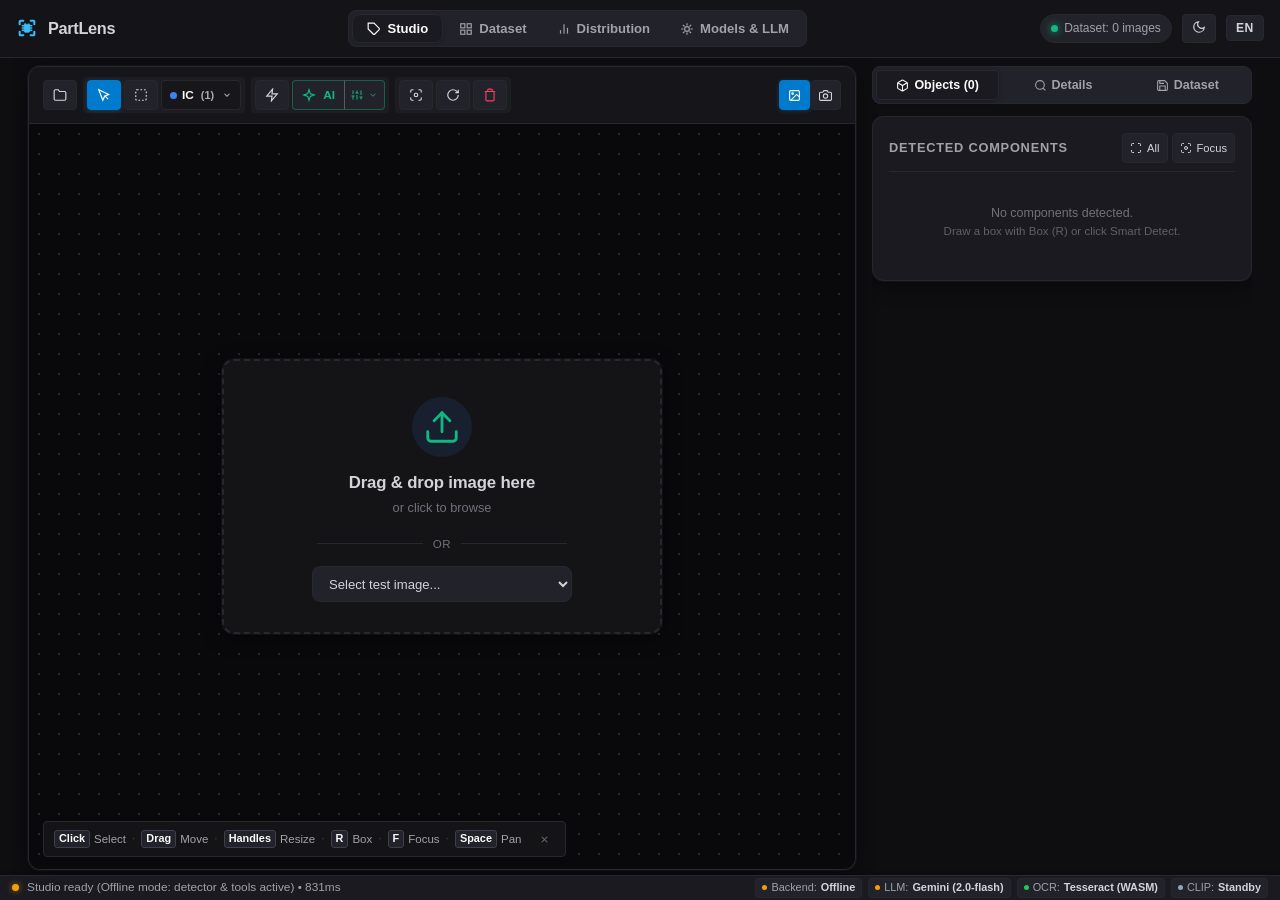
==== commit d3ed2e31: "feat(mobile): adapt canvas empty-state for smartphone touch and photo capture" ====
--- a/frontend/index.html
+++ b/frontend/index.html
@@ -18,12 +18,12 @@
         })();
     </script>
     <title>PartLens – Visual Part-DB & YOLO Studio</title>
-    <link rel="stylesheet" href="/frontend/css/base.css?v=2.9.21">
-    <link rel="stylesheet" href="/frontend/css/layout.css?v=2.9.21">
-    <link rel="stylesheet" href="/frontend/css/components.css?v=2.9.21">
-    <link rel="stylesheet" href="/frontend/css/studio.css?v=2.9.21">
-    <link rel="stylesheet" href="/frontend/css/gallery.css?v=2.9.21">
-    <link rel="stylesheet" href="/frontend/css/modals.css?v=2.9.21">
+    <link rel="stylesheet" href="/frontend/css/base.css?v=2.9.22">
+    <link rel="stylesheet" href="/frontend/css/layout.css?v=2.9.22">
+    <link rel="stylesheet" href="/frontend/css/components.css?v=2.9.22">
+    <link rel="stylesheet" href="/frontend/css/studio.css?v=2.9.22">
+    <link rel="stylesheet" href="/frontend/css/gallery.css?v=2.9.22">
+    <link rel="stylesheet" href="/frontend/css/modals.css?v=2.9.22">
 </head>
 <body class="view-studio-active">
 
@@ -207,18 +207,37 @@
                             <!-- Canvas Empty State (wenn kein Bild geladen ist) -->
                             <div id="canvas-empty-state" class="canvas-empty-state">
                                 <div class="canvas-empty-dropzone" id="canvas-empty-dropzone">
-                                    <div class="canvas-empty-icon">
-                                        <svg viewBox="0 0 24 24" width="38" height="38" fill="none" stroke="currentColor" stroke-width="1.8" stroke-linecap="round" stroke-linejoin="round">
-                                            <path d="M21 15v4a2 2 0 0 1-2 2H5a2 2 0 0 1-2-2v-4"/>
-                                            <polyline points="17 8 12 3 7 8"/>
-                                            <line x1="12" y1="3" x2="12" y2="15"/>
-                                        </svg>
+                                    <!-- Desktop Mode Content -->
+                                    <div class="canvas-empty-desktop-content">
+                                        <div class="canvas-empty-icon">
+                                            <svg viewBox="0 0 24 24" width="38" height="38" fill="none" stroke="currentColor" stroke-width="1.8" stroke-linecap="round" stroke-linejoin="round">
+                                                <path d="M21 15v4a2 2 0 0 1-2 2H5a2 2 0 0 1-2-2v-4"/>
+                                                <polyline points="17 8 12 3 7 8"/>
+                                                <line x1="12" y1="3" x2="12" y2="15"/>
+                                            </svg>
+                                        </div>
+                                        <div class="canvas-empty-title">
+                                            <span data-i18n="canvas.dropzone_bold">Drag &amp; drop image here</span>
+                                        </div>
+                                        <div class="canvas-empty-sub">
+                                            <span data-i18n="canvas.dropzone_or">or click to browse</span>
+                                        </div>
                                     </div>
-                                    <div class="canvas-empty-title">
-                                        <span data-i18n="canvas.dropzone_bold">Drag &amp; drop image here</span>
-                                    </div>
-                                    <div class="canvas-empty-sub">
-                                        <span data-i18n="canvas.dropzone_or">or click to browse</span>
+
+                                    <!-- Phone / Mobile Mode Content -->
+                                    <div class="canvas-empty-mobile-content">
+                                        <div class="canvas-empty-icon">
+                                            <svg viewBox="0 0 24 24" width="36" height="36" fill="none" stroke="currentColor" stroke-width="1.8" stroke-linecap="round" stroke-linejoin="round">
+                                                <path d="M23 19a2 2 0 0 1-2 2H3a2 2 0 0 1-2-2V8a2 2 0 0 1 2-2h4l2-3h6l2 3h4a2 2 0 0 1 2 2z"/>
+                                                <circle cx="12" cy="13" r="4"/>
+                                            </svg>
+                                        </div>
+                                        <div class="canvas-empty-title">
+                                            <span data-i18n="canvas.dropzone_mobile_title">Foto aufnehmen oder Bild wählen</span>
+                                        </div>
+                                        <div class="canvas-empty-sub">
+                                            <span data-i18n="canvas.dropzone_mobile_sub">Tippen für Kamera oder Mediathek</span>
+                                        </div>
                                     </div>
 
                                     <div class="canvas-empty-divider">
@@ -1762,19 +1781,19 @@
 
 
     <!-- PartLens Modular Scripts -->
-    <script src="/frontend/js/i18n.js?v=2.9.21"></script>
-    <script src="/frontend/js/state.js?v=2.9.21"></script>
-    <script src="/frontend/js/api.js?v=2.9.21"></script>
-    <script src="/frontend/js/analysis.js?v=2.9.21"></script>
-    <script src="/frontend/js/resistor.js?v=2.9.21"></script>
-    <script src="/frontend/js/canvas.js?v=2.9.21"></script>
-    <script src="/frontend/js/boxes.js?v=2.9.21"></script>
-    <script src="/frontend/js/footprints.js?v=2.9.21"></script>
-    <script src="/frontend/js/autolabel.js?v=2.9.21"></script>
-    <script src="/frontend/js/gallery.js?v=2.9.21"></script>
-    <script src="/frontend/js/import_modal.js?v=2.9.21"></script>
-    <script src="/frontend/js/export.js?v=2.9.21"></script>
-    <script src="/frontend/js/webcam.js?v=2.9.21"></script>
-    <script src="/frontend/js/app.js?v=2.9.21"></script>
+    <script src="/frontend/js/i18n.js?v=2.9.22"></script>
+    <script src="/frontend/js/state.js?v=2.9.22"></script>
+    <script src="/frontend/js/api.js?v=2.9.22"></script>
+    <script src="/frontend/js/analysis.js?v=2.9.22"></script>
+    <script src="/frontend/js/resistor.js?v=2.9.22"></script>
+    <script src="/frontend/js/canvas.js?v=2.9.22"></script>
+    <script src="/frontend/js/boxes.js?v=2.9.22"></script>
+    <script src="/frontend/js/footprints.js?v=2.9.22"></script>
+    <script src="/frontend/js/autolabel.js?v=2.9.22"></script>
+    <script src="/frontend/js/gallery.js?v=2.9.22"></script>
+    <script src="/frontend/js/import_modal.js?v=2.9.22"></script>
+    <script src="/frontend/js/export.js?v=2.9.22"></script>
+    <script src="/frontend/js/webcam.js?v=2.9.22"></script>
+    <script src="/frontend/js/app.js?v=2.9.22"></script>
 </body>
 </html>
--- a/frontend/css/studio.css
+++ b/frontend/css/studio.css
@@ -201,6 +201,47 @@
 
         .canvas-empty-dropzone:hover .canvas-empty-icon {
             transform: scale(1.08);
+        }
+
+        .canvas-empty-desktop-content {
+            display: flex;
+            flex-direction: column;
+            align-items: center;
+            width: 100%;
+        }
+
+        .canvas-empty-mobile-content {
+            display: none;
+            flex-direction: column;
+            align-items: center;
+            width: 100%;
+        }
+
+        @media (max-width: 768px), (hover: none) and (pointer: coarse) {
+            .canvas-empty-desktop-content {
+                display: none;
+            }
+            .canvas-empty-mobile-content {
+                display: flex;
+            }
+            .canvas-empty-dropzone {
+                padding: 26px 18px 22px;
+                max-width: 320px;
+            }
+            .canvas-empty-icon {
+                width: 52px;
+                height: 52px;
+                margin-bottom: 10px;
+            }
+            .canvas-empty-title {
+                font-size: 0.98rem;
+            }
+            .canvas-empty-sub {
+                font-size: 0.78rem;
+            }
+            .canvas-empty-divider {
+                margin: 14px 0 10px 0;
+            }
         }
 
         .canvas-empty-title {
